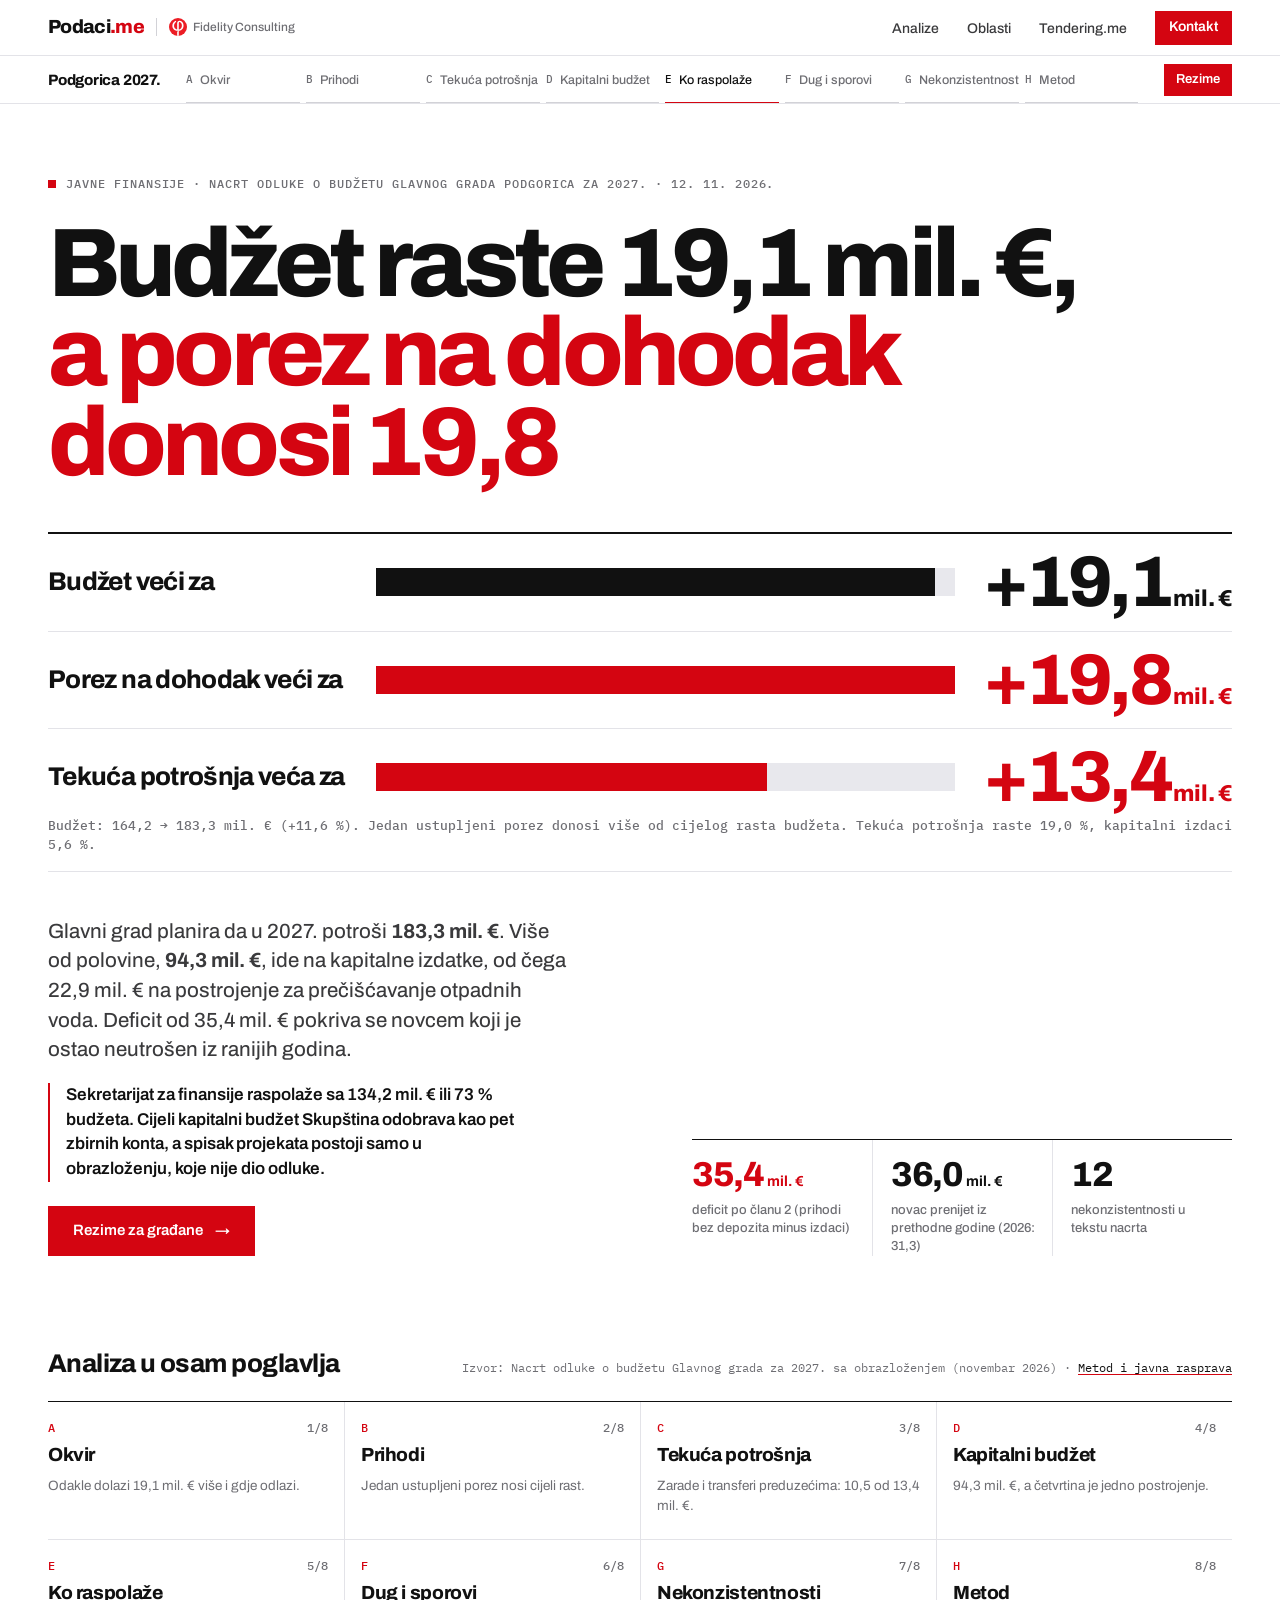
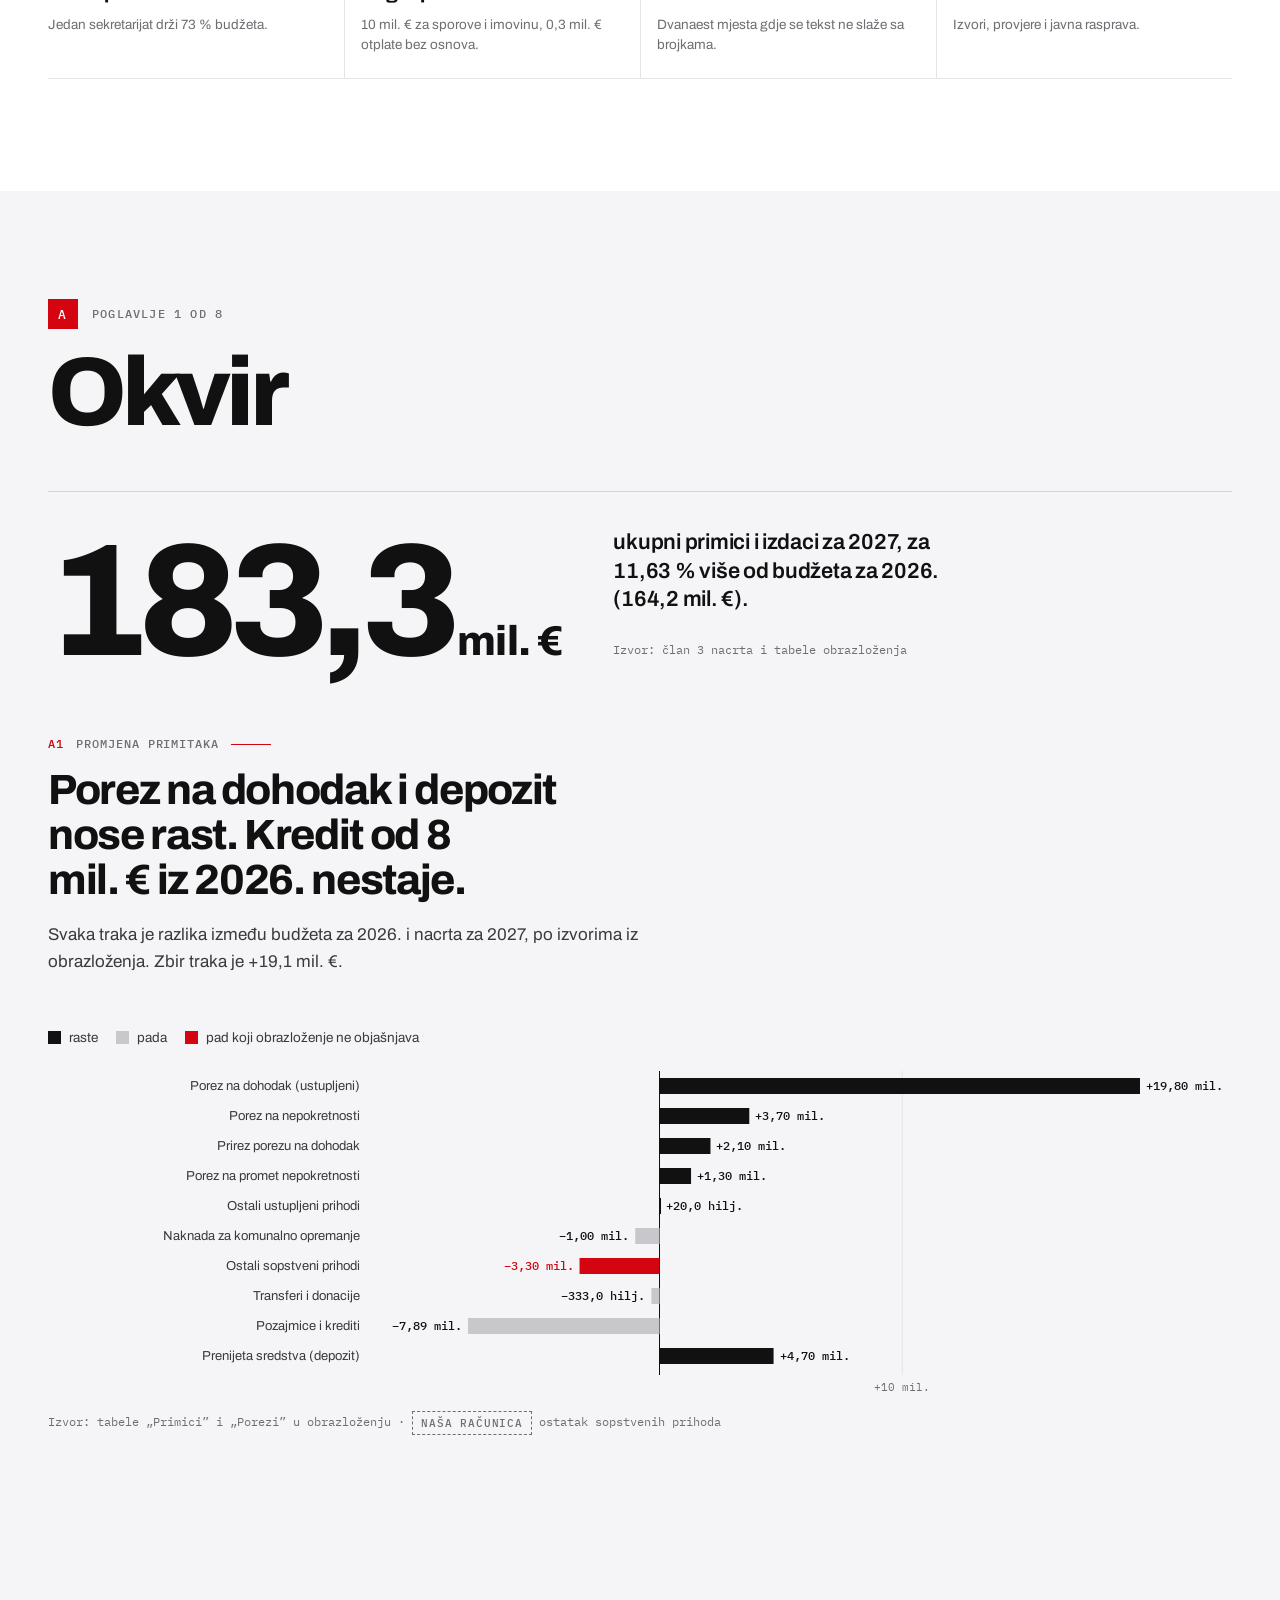
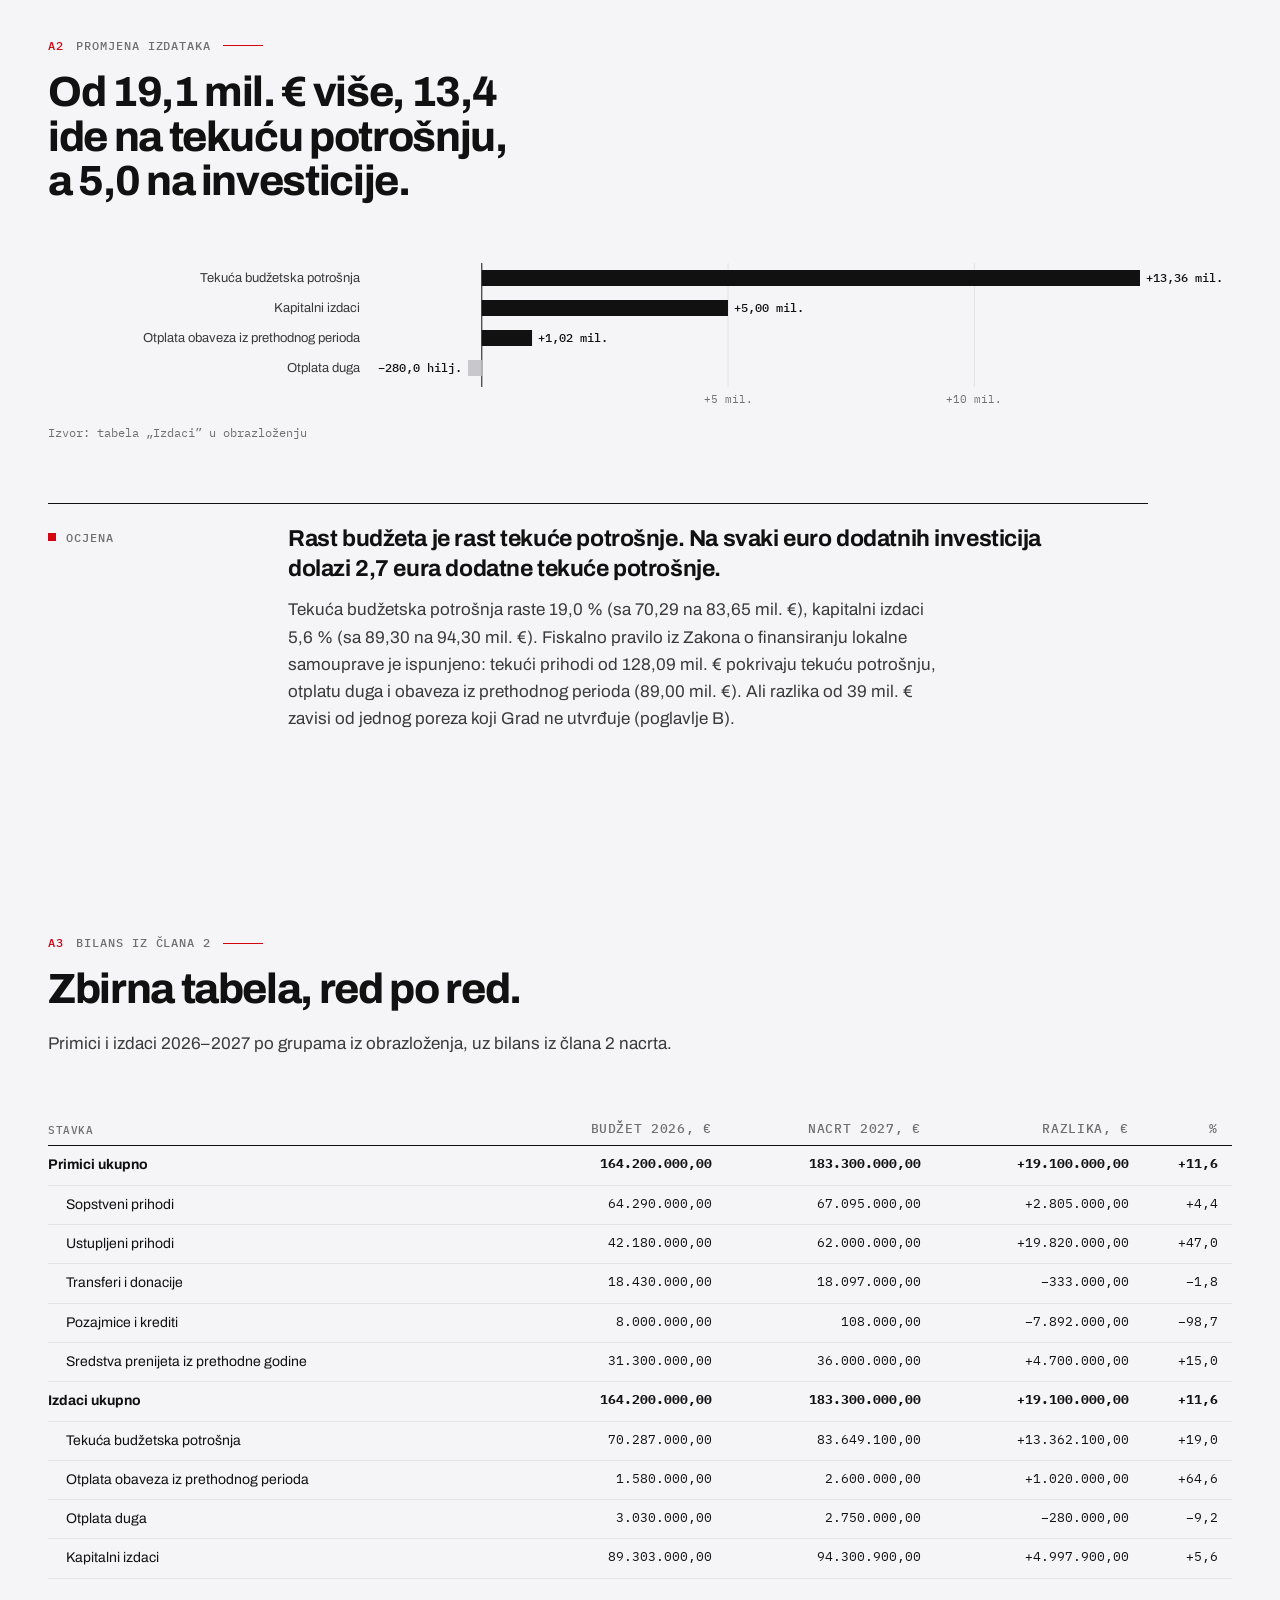
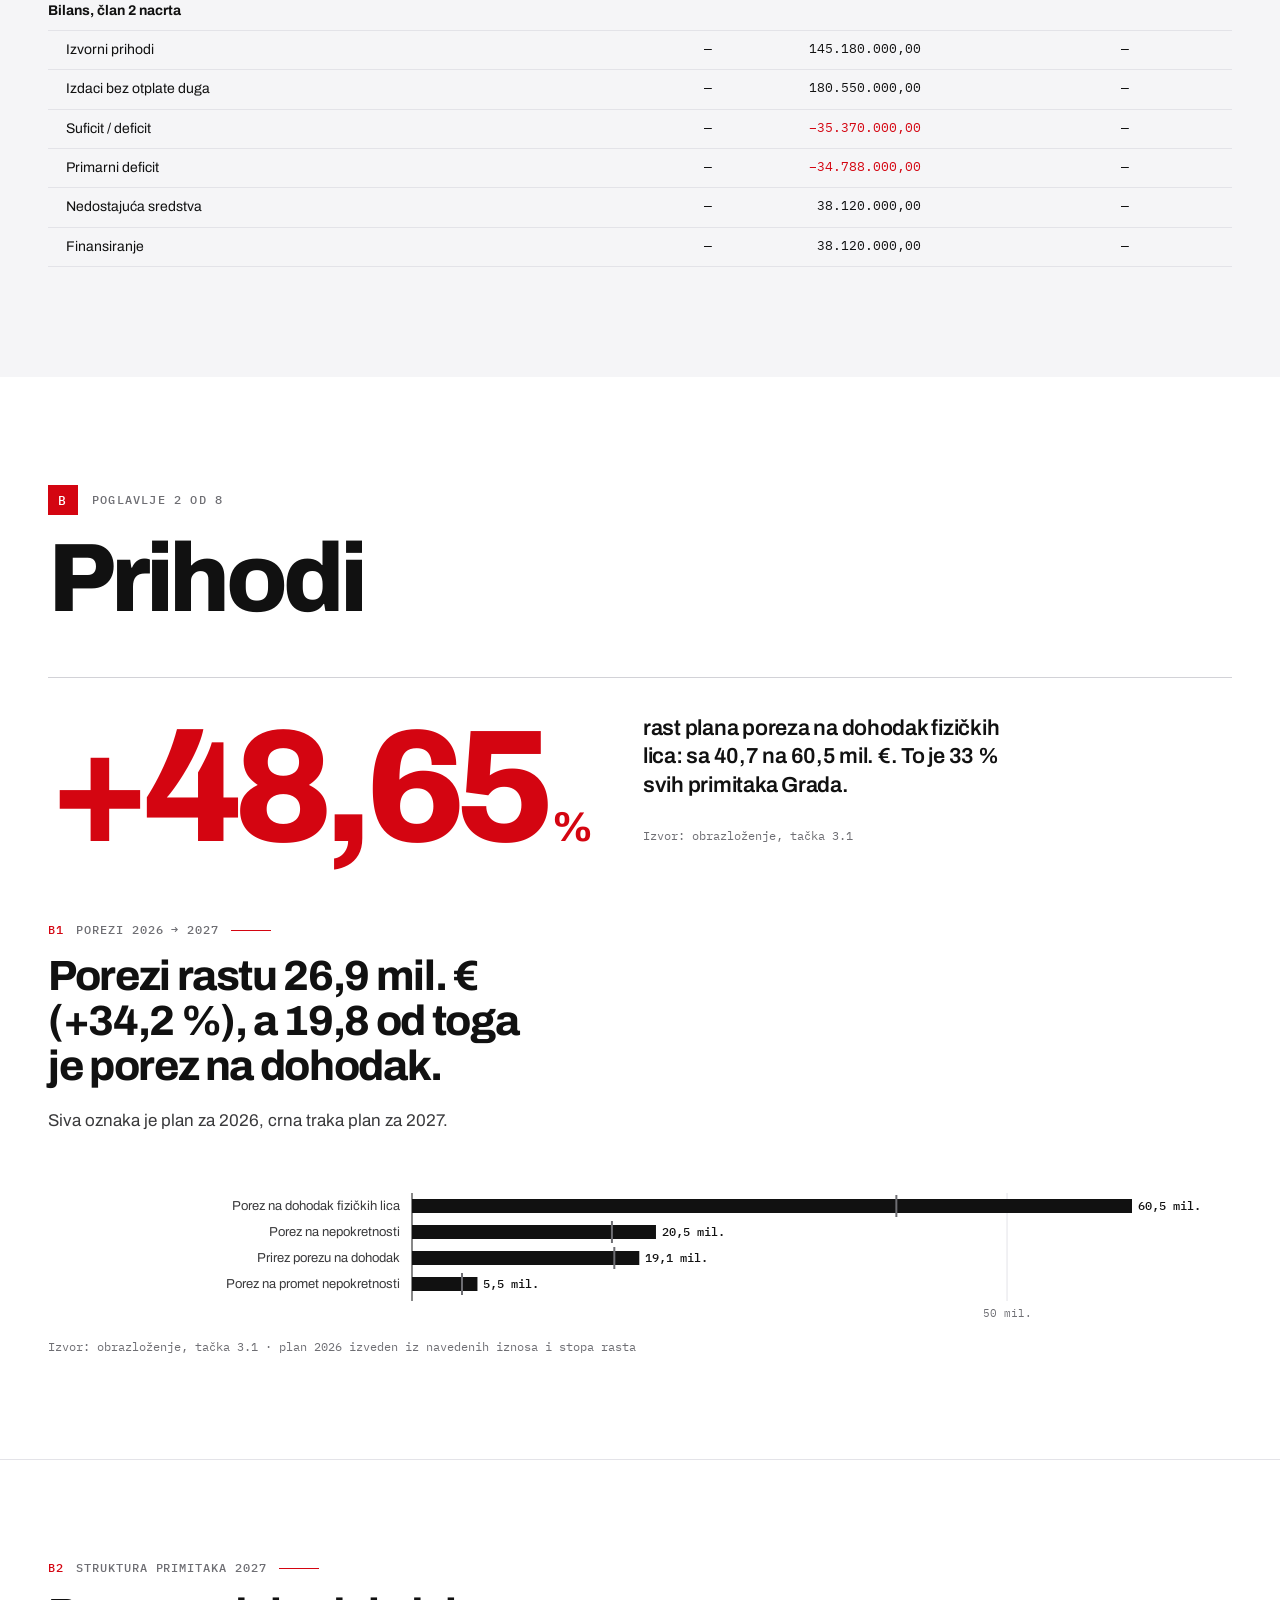
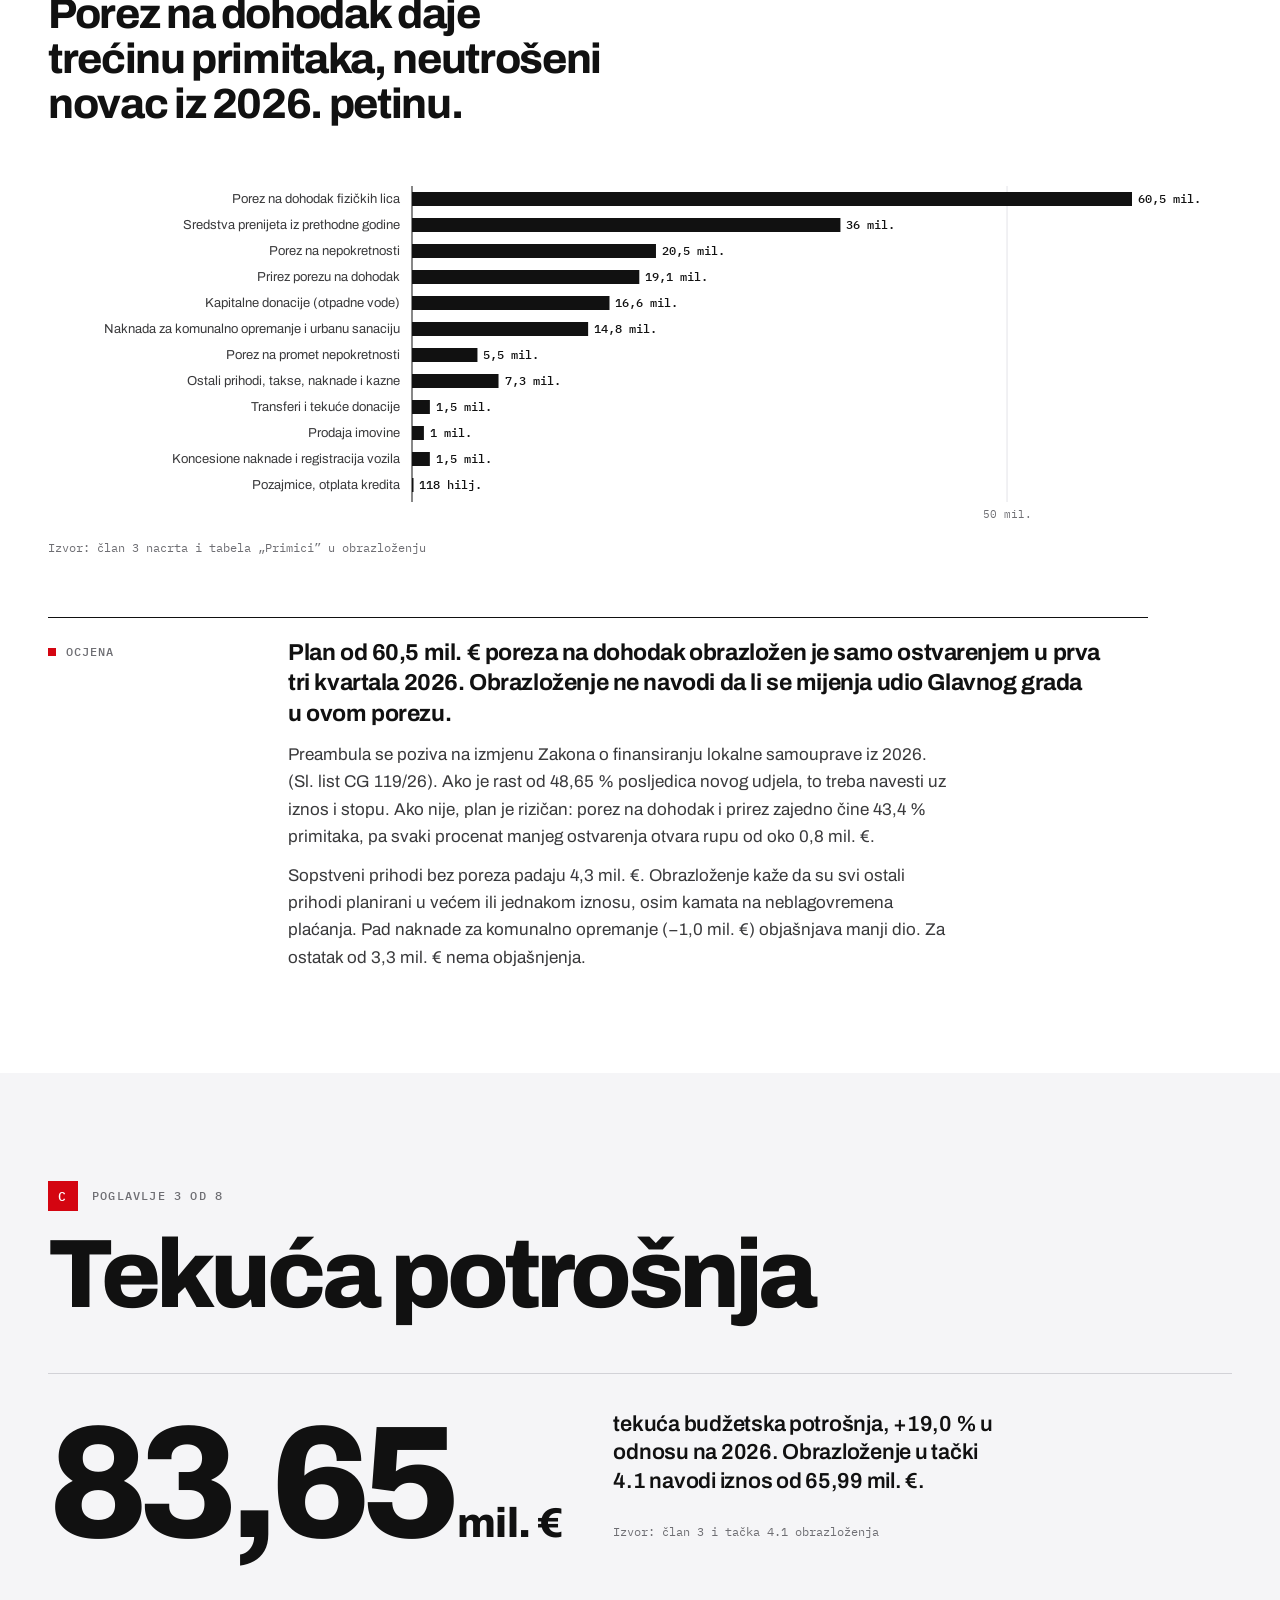
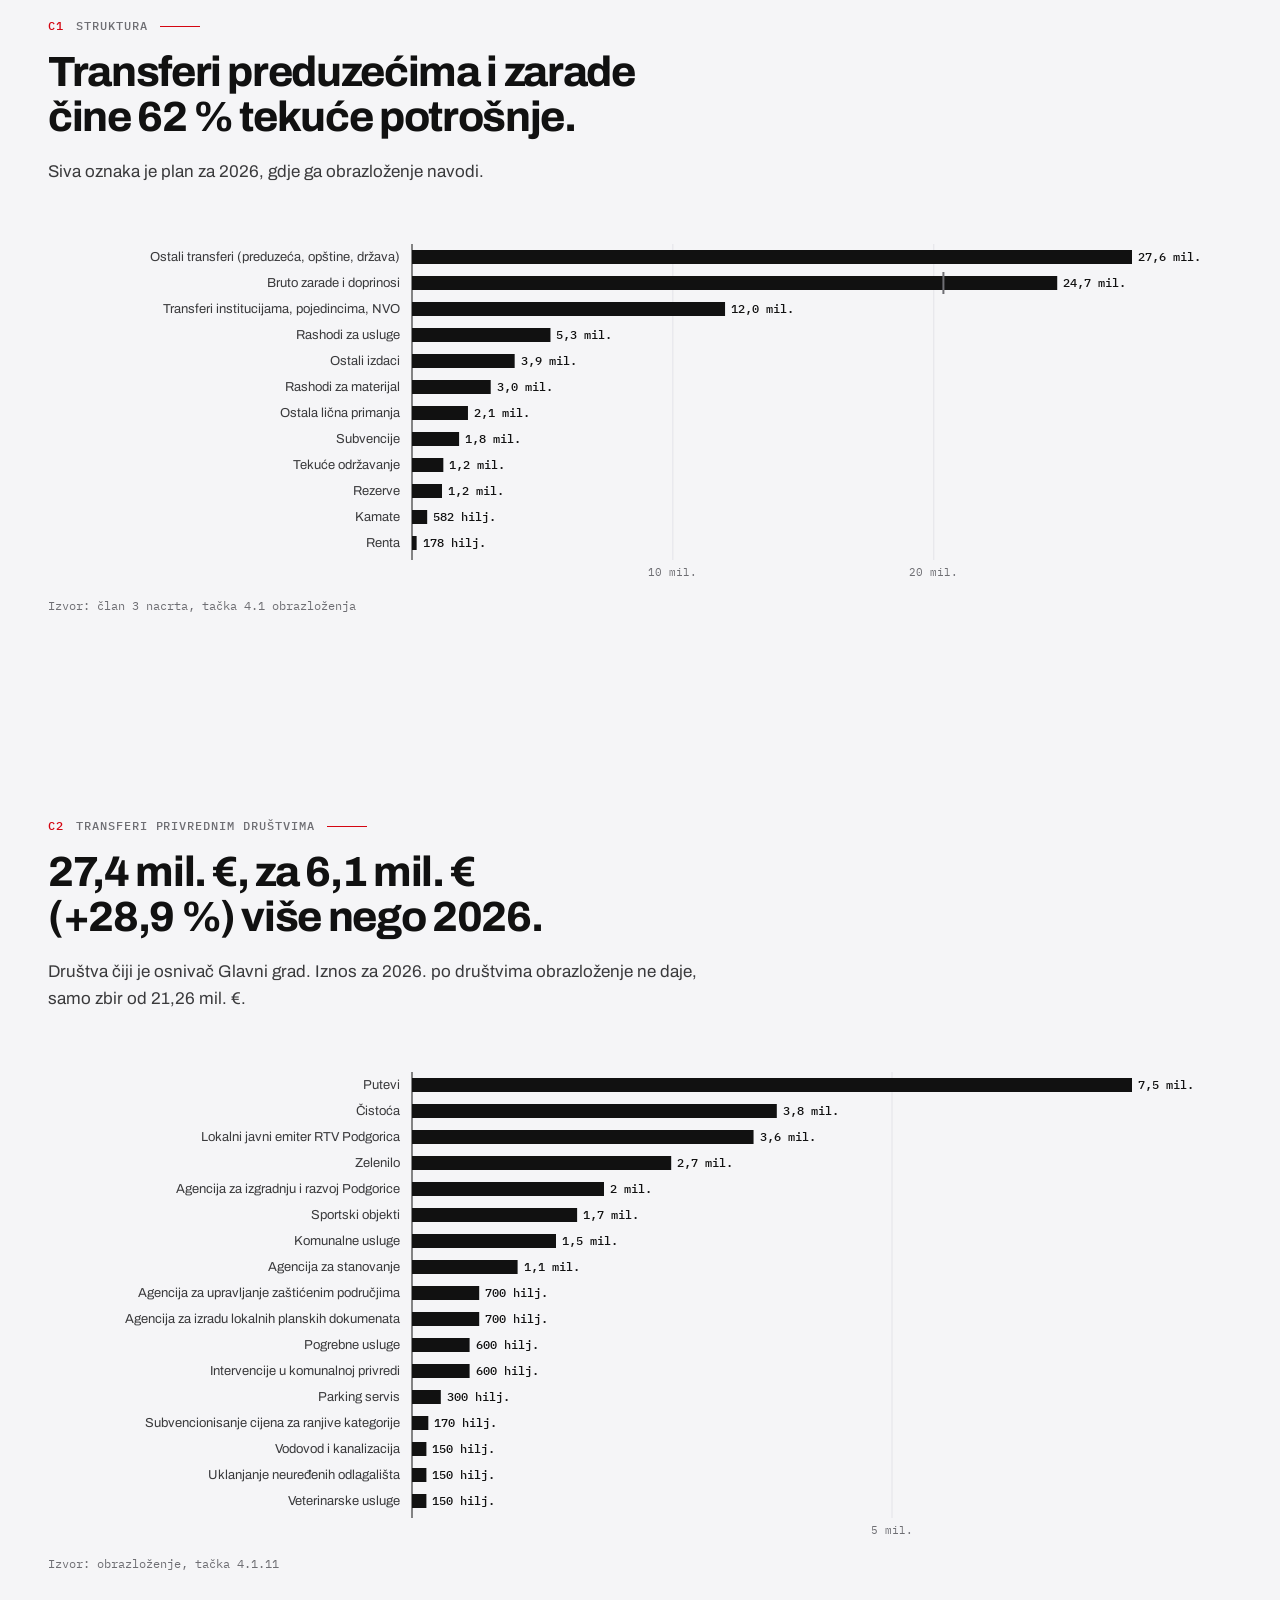
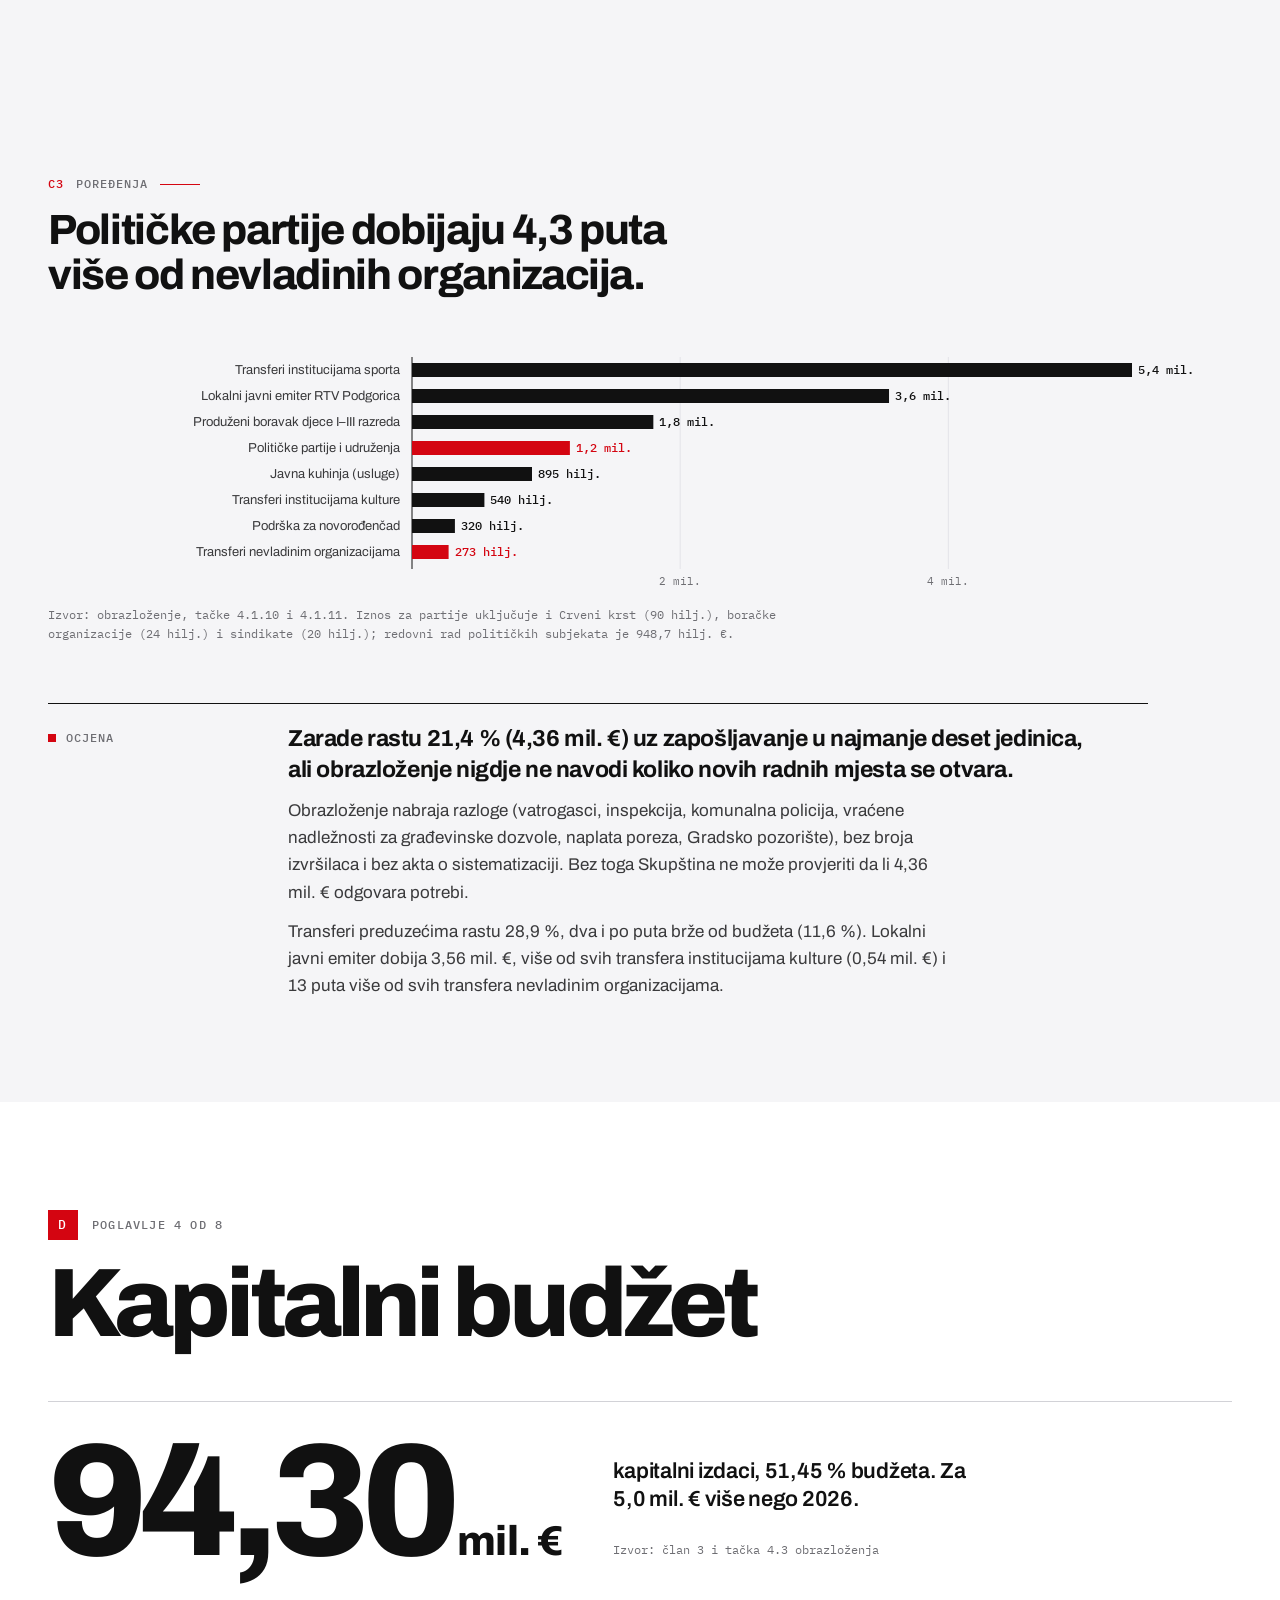
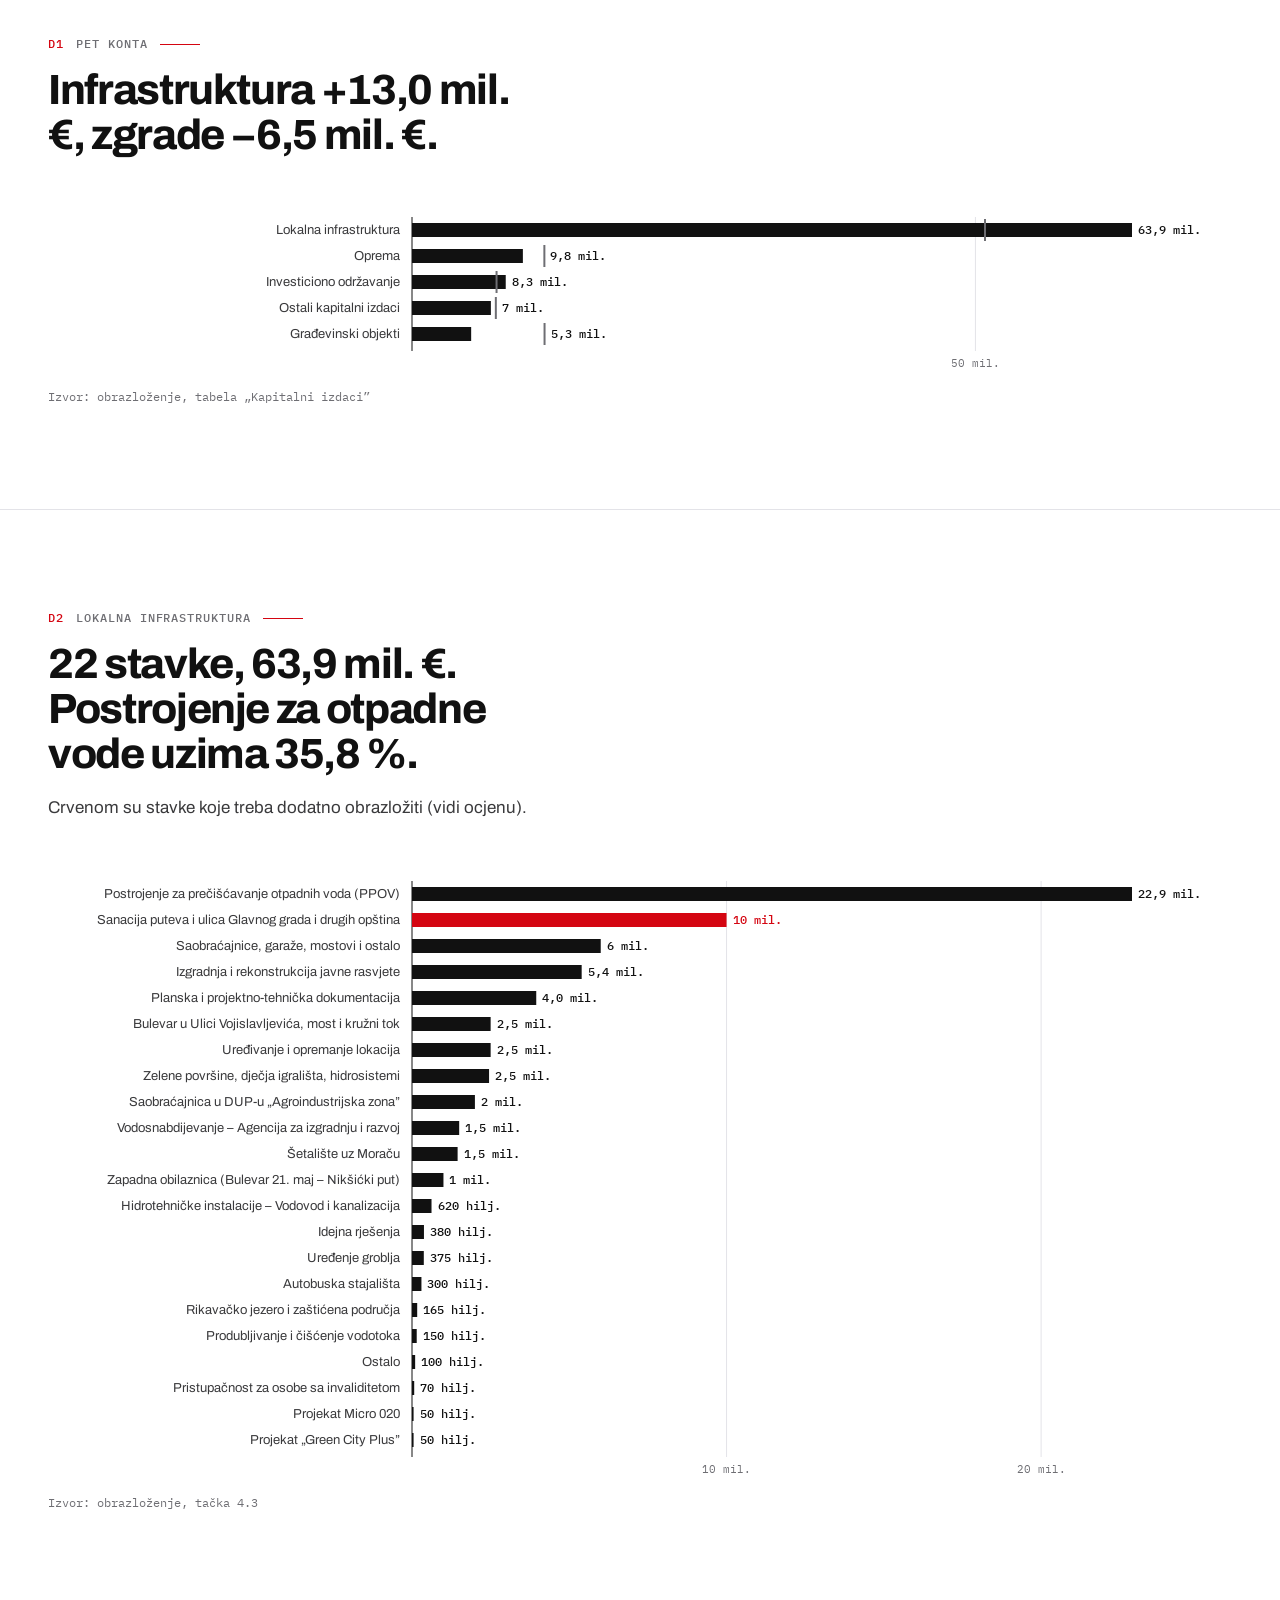
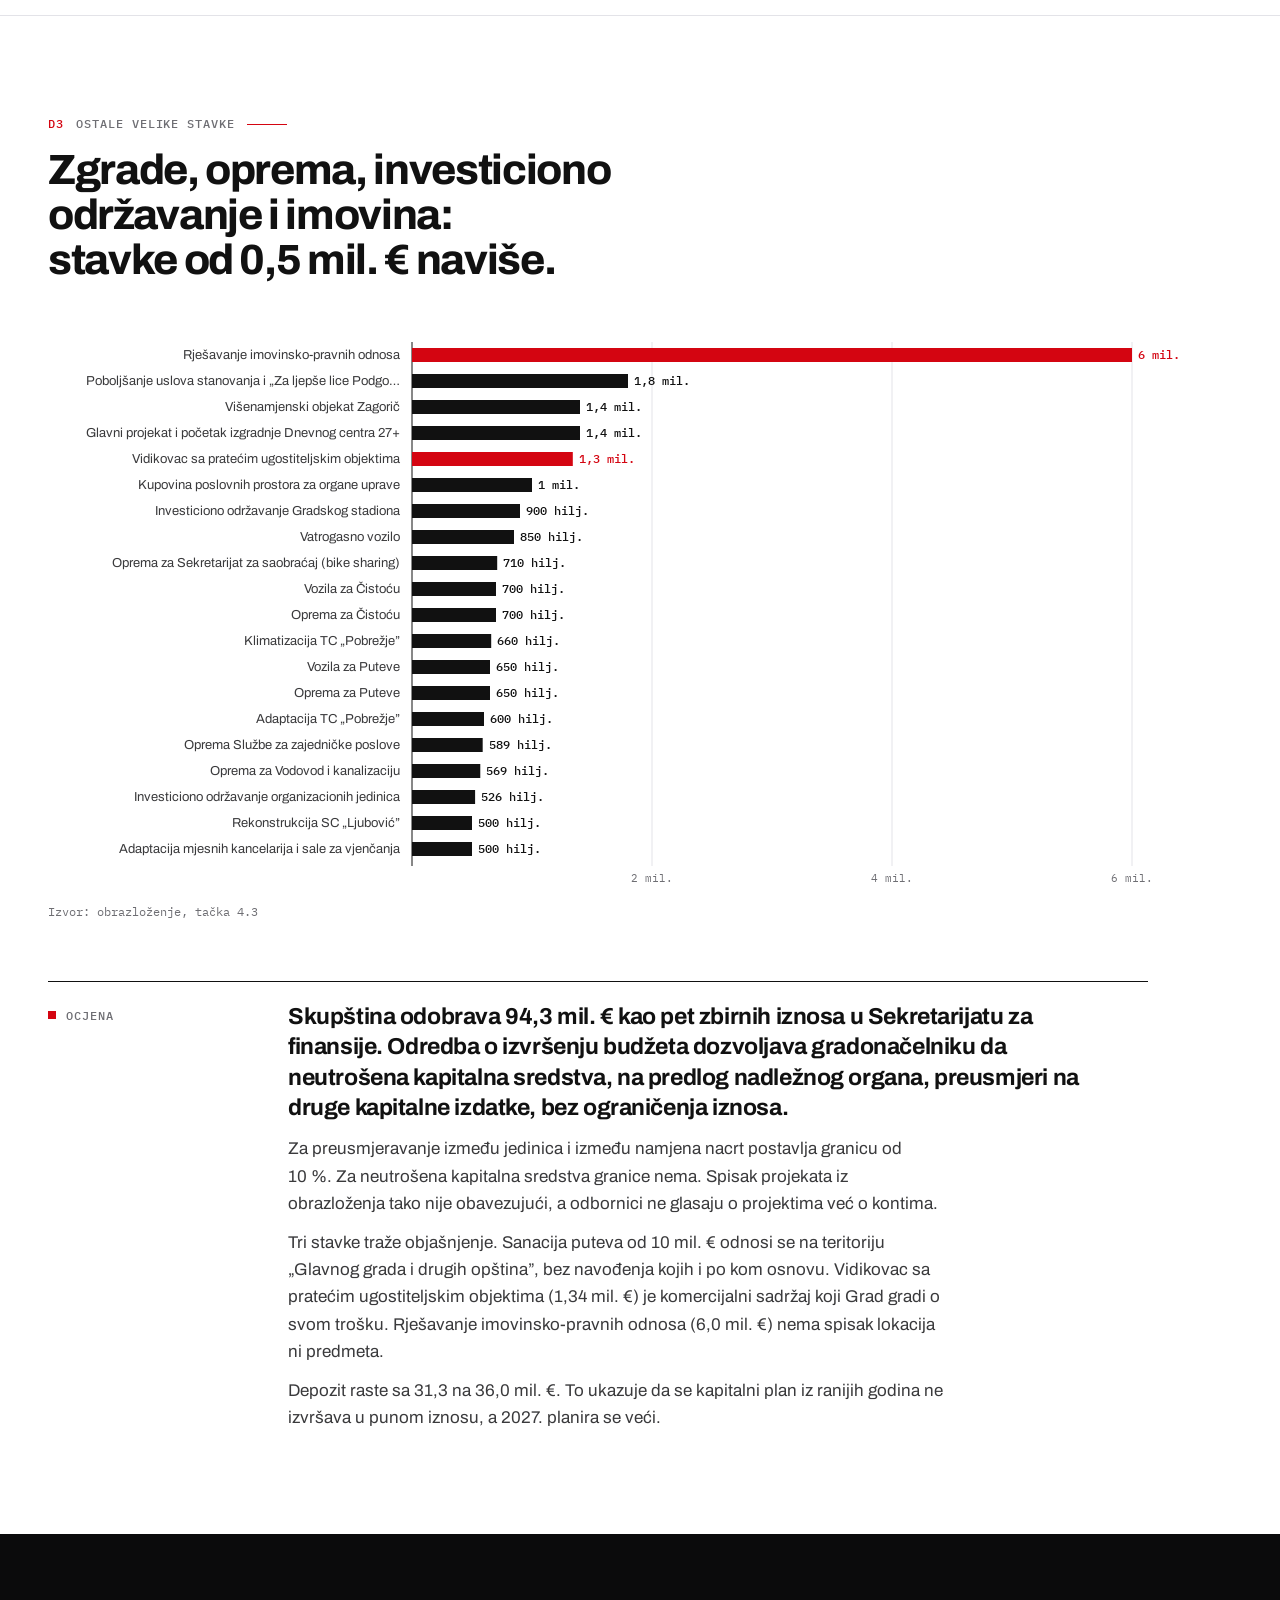
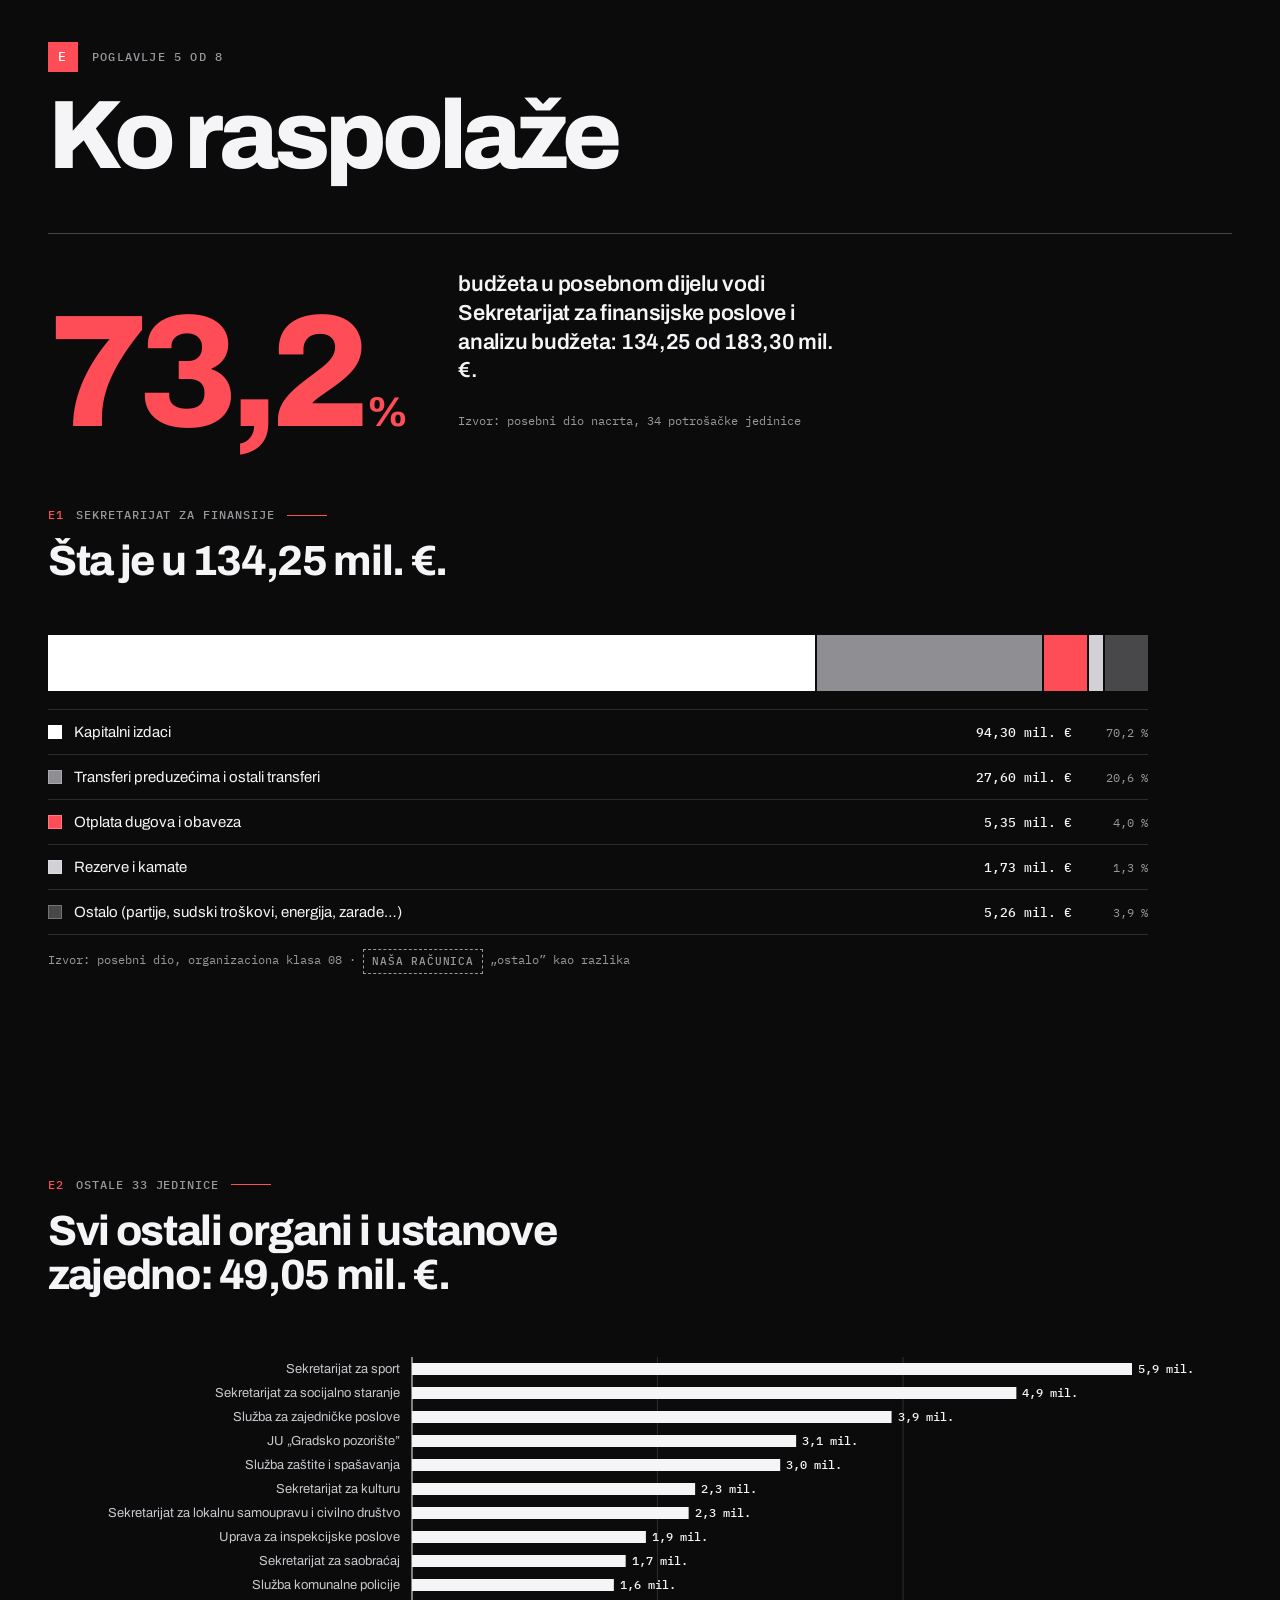
==== analize/budzet-podgorice-2027/index.html @ 9f8af611 "Nova analiza: Budžet Glavnog grada Podgorica 2027 (nacrt) Stranica /analize/budzet-podgorice-2027/ u" ====
<!DOCTYPE html>
<html lang="sr-Latn-ME">
<head>
<meta charset="utf-8">
<meta name="viewport" content="width=device-width, initial-scale=1, viewport-fit=cover">
<title>Budžet Podgorice 2027: rast nosi porez na dohodak — Podaci.me</title>
<meta name="description" content="Nacrt budžeta Glavnog grada Podgorica za 2027: 183,3 mil. € (+11,6 %), porez na dohodak +19,8 mil. €, tekuća potrošnja +19 %, kapitalni budžet 94,3 mil. €. Kritička analiza u osam poglavlja sa rezimeom za građane.">
<link rel="canonical" href="https://www.podaci.me/analize/budzet-podgorice-2027/">
<meta name="theme-color" content="#ffffff">
<meta property="og:type" content="article"><meta property="og:site_name" content="Podaci.me"><meta property="og:url" content="https://www.podaci.me/analize/budzet-podgorice-2027/">
<meta property="og:title" content="Budžet Podgorice 2027: rast nosi porez na dohodak — Podaci.me"><meta property="og:description" content="Nacrt budžeta Glavnog grada Podgorica za 2027: 183,3 mil. € (+11,6 %), porez na dohodak +19,8 mil. €, tekuća potrošnja +19 %, kapitalni budžet 94,3 mil. €. Kritička analiza u osam poglavlja sa rezimeom za građane.">
<meta property="og:image" content="https://www.podaci.me/og-budzet-podgorice-2027.png"><meta property="og:image:width" content="1200"><meta property="og:image:height" content="630">
<meta property="og:locale" content="sr_ME"><meta property="article:published_time" content="2026-11-12">
<meta name="twitter:card" content="summary_large_image"><meta name="twitter:image" content="https://www.podaci.me/og-budzet-podgorice-2027.png">
<link rel="icon" href="/favicon.svg" type="image/svg+xml">
<link rel="preconnect" href="https://fonts.googleapis.com">
<link rel="stylesheet" href="https://fonts.googleapis.com/css2?family=Archivo:wght@400;500;600;700;800&family=IBM+Plex+Mono:wght@400;500&display=swap">
<style>:root{padding-top:env(safe-area-inset-top,0px);padding-bottom:env(safe-area-inset-bottom,0px)}</style>
<style>
/* Podaci.me v2: bijela strana, crna tipografija, jedna crvena za razliku između plana i stvarnosti.
   Poglavlja A–H, smjena bijelih, sivih i tamnih sekcija; mreža 1280 px. Namjerno jedna (svijetla) tema, kao na sajtu. */
:root{
  --white:#fff; --paper:#f5f5f7; --night:#0b0b0c;
  --ink:#111111; --ink-2:#3a3a3c; --muted:#6e6e73; --faint:#8e8e93;
  --hair:#e3e3e8; --hair-2:#d2d2d7;
  --accent:#d40511; --accent-text:#d40511; --accent-wash:rgba(212,5,17,.07); --accent-soft:rgba(212,5,17,.16);
  --n1:#e8e8ed; --n2:#c7c7cc; --n3:#8e8e93; --n4:#48484a;
  --bg:var(--white); --card:#fff;
  --f-sans:"Archivo",-apple-system,BlinkMacSystemFont,"Segoe UI",Roboto,"Helvetica Neue",Arial,sans-serif;
  --f-mono:"IBM Plex Mono",ui-monospace,SFMono-Regular,Menlo,Consolas,monospace;
  --ease:cubic-bezier(.16,1,.3,1);
  --wrap:1280px; --gx:max(16px, min(4vw, 48px));
  --local-h:48px;
  color-scheme:light;
}
.tone-paper{--bg:var(--paper);background:var(--paper)}
.tone-night{
  --bg:var(--night);--card:#151517;
  --ink:#f5f5f7;--ink-2:#c7c7cc;--muted:#98989d;--faint:#7c7c80;
  --hair:rgba(255,255,255,.14);--hair-2:rgba(255,255,255,.24);
  --accent-text:#ff4d57;--accent:#ff4d57;--accent-wash:rgba(255,77,87,.10);
  --n1:#2c2c2e;--n2:#48484a;--n3:#8e8e93;--n4:#d1d1d6;
  background:var(--night);color:var(--ink);color-scheme:dark;
}
*,*::before,*::after{box-sizing:border-box}
html{scroll-padding-top:calc(var(--local-h) + 12px)}
body{margin:0;background:var(--white);color:var(--ink);font:400 17px/1.6 var(--f-sans);-webkit-font-smoothing:antialiased;overflow-x:clip}
@media (min-width:768px){body{font-size:18px}}
svg{display:block;max-width:100%}
a{color:inherit}
p{margin:0}
h1,h2,h3,h4{margin:0;font-weight:800}
button{font:inherit;color:inherit}
::selection{background:var(--accent-soft)}
:focus-visible{outline:2px solid var(--accent);outline-offset:3px}
[hidden]{display:none !important}
.wrap{max-width:var(--wrap);margin-inline:auto;padding-left:max(var(--gx),env(safe-area-inset-left,0px));padding-right:max(var(--gx),env(safe-area-inset-right,0px))}
.lnk{color:var(--ink);text-decoration:none;background:linear-gradient(var(--accent),var(--accent)) 0 100%/100% 1px no-repeat}
.lnk:hover{color:var(--accent-text);background-size:100% 2px}
.eyebrow{display:flex;align-items:center;gap:10px;font:500 12px/1.3 var(--f-mono);letter-spacing:.08em;text-transform:uppercase;color:var(--muted)}
.eyebrow::before{content:"";width:8px;height:8px;background:var(--accent);flex:none}
.h-scene{font-size:clamp(28px,3.3vw,46px);font-weight:750;letter-spacing:-.032em;line-height:1.06;text-wrap:balance;max-width:24ch}
.h-sub{font-size:clamp(20px,1.7vw,24px);font-weight:750;letter-spacing:-.02em;line-height:1.2}
.lede{font-size:clamp(19px,1.6vw,23px);line-height:1.45;font-weight:450;color:var(--ink-2);text-wrap:pretty}
.dek{font-size:clamp(17px,1.25vw,19px);line-height:1.62;color:var(--ink-2);max-width:66ch;text-wrap:pretty}
.dek strong{color:var(--accent-text);font-weight:700}
.dek+.dek{margin-top:.8em}
.meta,.src{font:400 12px/1.6 var(--f-mono);color:var(--muted)}
.src{max-width:110ch;margin-top:14px}
.tnum{font-variant-numeric:tabular-nums}
.red{color:var(--accent-text)}
.badge{display:inline-flex;align-items:center;gap:6px;font:500 10.5px/1 var(--f-mono);letter-spacing:.08em;text-transform:uppercase;padding:6px 8px;border:1px dashed currentColor;color:var(--muted);white-space:nowrap;vertical-align:middle}
.badge--proj{color:var(--accent-text)}

/* header */
.gh{position:relative;z-index:60;height:56px;background:#fff;border-bottom:1px solid var(--hair)}
.gh .wrap{height:100%;display:flex;align-items:center;justify-content:space-between;gap:24px}
.brand{display:inline-flex;align-items:center;gap:12px;color:var(--ink);text-decoration:none;min-width:0}
.brand .logo{font-size:19px;font-weight:800;letter-spacing:-.035em}
.brand .logo span{color:var(--accent)}
.brand .by{display:inline-flex;align-items:center;gap:6px;font-size:12px;font-weight:500;color:var(--muted);padding-left:12px;border-left:1px solid var(--hair-2);line-height:1;white-space:nowrap}
.brand .by img{width:18px;height:18px}
.gh nav ul{display:flex;align-items:center;gap:28px;list-style:none;margin:0;padding:0}
.gh nav a{font-size:14px;font-weight:500;color:var(--ink-2);text-decoration:none}
.gh nav a:hover{color:var(--ink)}
.gh nav a.cta{display:inline-flex;align-items:center;min-height:34px;padding:0 14px;background:var(--accent);color:#fff;font-weight:600}
@media (max-width:880px){.gh nav li:not(:last-child){display:none}}
@media (max-width:440px){.brand .by{display:none}}

/* local nav */
.lnav{position:sticky;top:env(safe-area-inset-top,0px);z-index:50;height:var(--local-h);background:rgba(255,255,255,.92);-webkit-backdrop-filter:saturate(180%) blur(18px);backdrop-filter:saturate(180%) blur(18px);border-bottom:1px solid var(--hair)}
body::before{content:"";position:fixed;inset:0 0 auto;height:env(safe-area-inset-top,0px);z-index:70;background:#fff}
.lnav>.wrap{height:100%;display:flex;align-items:center;gap:clamp(12px,2vw,28px)}
.lnav__title{flex:none;font-size:15px;font-weight:750;letter-spacing:-.015em;text-decoration:none;color:var(--ink);white-space:nowrap}
.lnav__segs{flex:1;min-width:0;height:100%;display:grid;grid-template-columns:repeat(8,minmax(0,1fr));gap:6px;list-style:none;margin:0;padding:0}
.lnav__segs a{position:relative;height:100%;display:flex;align-items:center;gap:7px;font-size:12.5px;font-weight:500;color:var(--muted);text-decoration:none;white-space:nowrap;overflow:hidden}
.lnav__segs a b{font:500 11px/1 var(--f-mono);color:inherit}
.lnav__segs a::after{content:"";position:absolute;left:0;right:0;bottom:-1px;height:2px;background:var(--hair-2)}
.lnav__segs a:hover,.lnav__segs a.is-on{color:var(--ink)}
.lnav__segs a.is-on::after{background:var(--accent)}
@media (max-width:1100px){.lnav__segs a span{display:none}.lnav__segs a{justify-content:center}}
@media (max-width:520px){.lnav__title{display:none}}

/* cover */
.cover{padding-top:clamp(44px,8vh,104px)}
.cover__h{margin-top:clamp(20px,3vh,32px);font-size:clamp(44px,7.6vw,120px);font-weight:800;letter-spacing:-.05em;line-height:.92;text-wrap:balance}
.cover__h>span{display:block}
.cover__h .l2{color:var(--accent)}
.punch{margin-top:clamp(32px,5vh,56px);border-top:2px solid var(--ink);display:grid}
.punch__row{display:grid;grid-template-columns:minmax(0,300px) minmax(0,1fr) auto;gap:10px 28px;align-items:center;padding:16px 0;border-bottom:1px solid var(--hair)}
.punch__k{font-size:clamp(20px,2vw,28px);font-weight:750;letter-spacing:-.025em;line-height:1.1}
.punch__k em{font-style:normal;color:var(--accent)}
.punch__bar{height:clamp(18px,2.2vw,30px);background:var(--n1);position:relative}
.punch__bar i{position:absolute;inset:0 auto 0 0;background:var(--ink)}
.punch__row.r .punch__bar i{background:var(--accent)}
.punch__v{font-size:clamp(40px,5.6vw,84px);font-weight:800;letter-spacing:-.05em;line-height:.9;font-variant-numeric:tabular-nums;white-space:nowrap;text-align:right;min-width:4.6ch}
.punch__v small{font-size:.32em;letter-spacing:-.01em;margin-left:.15em}
.punch__row.r .punch__v{color:var(--accent)}
.punch__note{grid-column:1/-1;margin-top:-4px;font:500 13px/1.5 var(--f-mono);color:var(--muted)}
@media (max-width:700px){.punch__row{grid-template-columns:minmax(0,1fr) auto}.punch__k{grid-column:1/-1}}
.cover__grid{display:grid;grid-template-columns:minmax(0,1.05fr) minmax(0,1fr);gap:28px clamp(32px,6vw,96px);align-items:end;margin-top:clamp(32px,5vh,56px)}
.cover__copy .lede{max-width:44ch}
.cover__flag{margin-top:18px;padding-left:16px;border-left:2px solid var(--accent);font-size:17px;font-weight:600;line-height:1.45;max-width:48ch}
.stats{display:grid;grid-template-columns:repeat(3,minmax(0,1fr));margin:0;border-top:1px solid var(--ink)}
.stats>div{display:flex;flex-direction:column-reverse;justify-content:flex-end;gap:8px;padding:18px 16px 0 0;min-width:0}
.stats>div+div{padding-left:18px;border-left:1px solid var(--hair)}
.stats dt{font-size:13px;line-height:1.4;color:var(--muted);font-weight:500}
.stats dd{margin:0;font-size:clamp(28px,2.7vw,42px);font-weight:800;letter-spacing:-.04em;line-height:1;font-variant-numeric:tabular-nums;white-space:nowrap}
.stats dd small{font-size:.42em;letter-spacing:-.01em;font-weight:700;margin-left:4px}
.stats dd.red{color:var(--accent)}
@media (max-width:860px){.cover__grid{grid-template-columns:minmax(0,1fr)}}
@media (max-width:520px){.stats{grid-template-columns:minmax(0,1fr)}.stats>div+div{padding-left:0;border-left:0;border-top:1px solid var(--hair)}.stats>div{padding:14px 0}}
.chapwrap{padding-block:clamp(52px,7vw,88px) clamp(64px,9vw,112px)}
.chaphead{display:flex;flex-wrap:wrap;align-items:baseline;justify-content:space-between;gap:10px 24px;padding-bottom:16px;border-bottom:1px solid var(--ink)}
.chaphead h2{font-size:clamp(22px,2vw,28px);font-weight:750;letter-spacing:-.02em}
.chap-grid{list-style:none;margin:0;padding:0;display:grid;grid-template-columns:repeat(4,minmax(0,1fr))}
.chap-grid a{position:relative;display:flex;flex-direction:column;gap:10px;height:100%;padding:20px 16px 24px 0;text-decoration:none;color:var(--ink);border-bottom:1px solid var(--hair)}
.chap-grid li:not(:nth-child(4n+1)) a{padding-left:16px;border-left:1px solid var(--hair)}
.chap-grid a::after{content:"";position:absolute;left:0;right:0;bottom:-1px;height:2px;background:var(--accent);transform:scaleX(0);transform-origin:left;transition:transform .5s var(--ease)}
.chap-grid a:hover::after{transform:scaleX(1)}
.chap-grid b{display:flex;justify-content:space-between;gap:8px;font:500 12px/1 var(--f-mono);color:var(--accent-text)}
.chap-grid b span{color:var(--muted)}
.chap-grid strong{font-size:19px;font-weight:750;letter-spacing:-.02em;line-height:1.2}
.chap-grid em{font-style:normal;font-size:13.5px;line-height:1.45;color:var(--muted)}
@media (max-width:900px){.chap-grid{grid-template-columns:repeat(2,minmax(0,1fr))}.chap-grid li:not(:nth-child(4n+1)) a{padding-left:0;border-left:0}.chap-grid li:nth-child(2n) a{padding-left:16px;border-left:1px solid var(--hair)}}

/* acts & scenes */
.act{position:relative;scroll-margin-top:var(--local-h)}
.act-open{padding-block:clamp(80px,12vh,148px) clamp(48px,8vh,96px)}
.act-open__k{display:flex;align-items:center;gap:14px;font:500 12px/1 var(--f-mono);letter-spacing:.1em;text-transform:uppercase;color:var(--muted)}
.act-open__k b{display:inline-grid;place-items:center;width:30px;height:30px;font-weight:500;font-size:13px;color:#fff;background:var(--accent)}
.act-open__t{margin-top:20px;font-size:clamp(46px,7.6vw,120px);font-weight:800;letter-spacing:-.05em;line-height:.9;text-wrap:balance}
.act-open__fig{display:grid;grid-template-columns:auto minmax(0,1fr);align-items:end;gap:20px clamp(28px,4vw,64px);margin-top:clamp(36px,6vh,80px);padding-top:clamp(24px,3vw,36px);border-top:1px solid var(--hair-2)}
.act-open__num{font-size:clamp(72px,12.5vw,196px);font-weight:800;letter-spacing:-.06em;line-height:.8;font-variant-numeric:tabular-nums;white-space:nowrap}
.act-open__num small{font-size:.26em;letter-spacing:-.02em;margin-left:.15em}
.act-open__num.red{color:var(--accent-text)}
.act-open__side{display:grid;gap:12px;padding-bottom:.4em;max-width:38ch}
.act-open__txt{font-size:clamp(19px,1.7vw,25px);line-height:1.32;font-weight:600;letter-spacing:-.012em}
@media (max-width:700px){.act-open__fig{grid-template-columns:minmax(0,1fr)}}
.scene{padding-block:clamp(60px,8vw,120px);scroll-margin-top:var(--local-h)}
.act-open+.scene{padding-top:0}
.scene+.scene{border-top:1px solid var(--hair)}
.scene.tone-night+.scene,.scene+.scene.tone-night,.tone-paper .scene+.scene{border-top:0}
.scene-head{display:grid;gap:18px;margin-bottom:clamp(28px,4vw,52px)}
.kick{display:flex;align-items:center;gap:12px;font:500 12px/1 var(--f-mono);letter-spacing:.08em;text-transform:uppercase;color:var(--muted)}
.kick b{font-weight:500;color:var(--accent-text)}
.kick::after{content:"";width:40px;height:1px;background:var(--accent)}

/* critique block */
.crit{display:grid;grid-template-columns:minmax(0,200px) minmax(0,1fr);gap:12px 40px;padding-top:20px;margin-top:clamp(36px,5vw,60px);border-top:1px solid var(--ink);max-width:1100px}
.crit .eyebrow{align-self:start;padding-top:6px}
.crit .big{font-size:clamp(20px,1.8vw,25px);font-weight:700;letter-spacing:-.018em;line-height:1.32;max-width:58ch}
.crit p+p{margin-top:12px;color:var(--ink-2);max-width:66ch;font-size:17px}
@media (max-width:700px){.crit{grid-template-columns:minmax(0,1fr)}}

.facts{margin:0;border-top:1px solid var(--ink);max-width:1060px}
.facts>div{display:grid;grid-template-columns:190px minmax(0,1fr);gap:4px 24px;padding:16px 0;border-bottom:1px solid var(--hair)}
.facts dt{font:500 11.5px/1.5 var(--f-mono);letter-spacing:.05em;text-transform:uppercase;color:var(--muted)}
.facts dt.red{color:var(--accent-text)}
.facts dd{margin:0;font-size:16.5px;line-height:1.58;color:var(--ink-2)}
.facts dd strong{color:var(--ink)}
@media (max-width:640px){.facts>div{grid-template-columns:minmax(0,1fr)}}

.legend{display:flex;flex-wrap:wrap;gap:6px 18px;margin:0 0 14px;padding:0;list-style:none;font-size:13.5px;color:var(--ink-2)}
.legend li{display:inline-flex;align-items:center;gap:8px}
.legend .sw{width:13px;height:13px;flex:none;border:1px solid transparent}
.chart{min-width:0}
svg text{font-family:var(--f-sans)}
svg .lbl{fill:var(--ink-2);font-size:13px}
svg .lblb{fill:var(--ink);font-size:13px;font-weight:700}
svg .lblm{fill:var(--muted);font:11px var(--f-mono)}
svg .val{fill:var(--ink);font:500 12px var(--f-mono)}
svg .grid{stroke:var(--hair)} svg .axis{stroke:var(--ink)}

/* data tables */
.data{margin-top:20px;border-top:1px solid var(--hair)}
.data>summary{display:inline-flex;align-items:center;gap:10px;min-height:44px;cursor:pointer;list-style:none;font:500 12px/1 var(--f-mono);letter-spacing:.06em;text-transform:uppercase;color:var(--muted)}
.data>summary::-webkit-details-marker{display:none}
.data>summary::before{content:"";width:9px;height:9px;background:linear-gradient(currentColor,currentColor) center/9px 1.5px no-repeat,linear-gradient(currentColor,currentColor) center/1.5px 9px no-repeat;transition:transform .3s var(--ease)}
.data[open]>summary::before{transform:rotate(45deg)}
.data>summary:hover{color:var(--ink)}
.tscroll{overflow-x:auto;-webkit-overflow-scrolling:touch}
.dtable{width:100%;border-collapse:collapse;font-size:14px;line-height:1.45;margin:4px 0 8px}
.dtable th{font:500 11px/1.3 var(--f-mono);letter-spacing:.05em;text-transform:uppercase;color:var(--muted);text-align:left;padding:8px 14px 8px 0;border-bottom:1px solid var(--ink);vertical-align:bottom;white-space:nowrap}
.dtable td{padding:9px 14px 9px 0;border-bottom:1px solid var(--hair);vertical-align:top}
.dtable .r{text-align:right;font-variant-numeric:tabular-nums;white-space:nowrap;font-family:var(--f-mono);font-size:13px}
.dtable tbody tr:hover{background:var(--accent-wash)}
.dtable tr.b td{font-weight:700}
.dtable tr.i td:first-child{padding-left:18px}
.dtable .mono{font-family:var(--f-mono);font-size:12.5px;color:var(--muted)}

/* units */
.ugrid{display:grid;grid-template-columns:minmax(0,5fr) minmax(0,6fr);gap:clamp(28px,4vw,64px);align-items:start}
@media (max-width:980px){.ugrid{grid-template-columns:minmax(0,1fr)}}
.ulist{border-top:1px solid var(--ink)}
.urow{display:grid;grid-template-columns:minmax(0,1fr) 110px 88px;gap:12px;align-items:center;width:100%;padding:9px 0;border:0;border-bottom:1px solid var(--hair);background:none;text-align:left;cursor:pointer;font:inherit;color:inherit}
.urow:hover{background:var(--accent-wash)}
.urow[aria-current="true"]{box-shadow:inset 3px 0 0 var(--accent);padding-left:10px}
.urow .nm{font-size:14.5px;overflow:hidden;text-overflow:ellipsis;white-space:nowrap}
.urow .nm small{font:11px var(--f-mono);color:var(--muted);margin-right:8px}
.urow .v{font:500 12.5px var(--f-mono);text-align:right;white-space:nowrap}
.dbar{position:relative;height:10px}
.dbar::before{content:"";position:absolute;left:50%;top:-4px;bottom:-4px;width:1px;background:var(--ink)}
.dbar span{position:absolute;top:0;height:10px}
.udet{position:sticky;top:calc(var(--local-h) + 16px)}
.udet h3{font-size:clamp(24px,2.4vw,32px);font-weight:750;letter-spacing:-.03em;line-height:1.1;margin-top:8px}
.ustat{display:grid;grid-template-columns:repeat(3,minmax(0,1fr));border-top:1px solid var(--ink);margin:18px 0 8px}
.ustat>div{padding:12px 12px 12px 0;min-width:0}
.ustat>div+div{padding-left:14px;border-left:1px solid var(--hair)}
.ustat dt{font-size:12px;color:var(--muted)}
.ustat dd{margin:0;font:600 18px/1.2 var(--f-sans);letter-spacing:-.02em;font-variant-numeric:tabular-nums}
.alist{max-height:560px;overflow:auto;border-top:1px solid var(--hair)}
details.act2{border-bottom:1px solid var(--hair)}
details.act2>summary{display:grid;grid-template-columns:minmax(0,1fr) 84px 86px;gap:10px;align-items:center;padding:10px 0;cursor:pointer;list-style:none}
details.act2>summary::-webkit-details-marker{display:none}
details.act2 .t{font-size:14.5px;line-height:1.35}
details.act2 .c{display:block;font:11px var(--f-mono);color:var(--muted);margin-top:2px}
details.act2 .v{font:500 12.5px var(--f-mono);text-align:right}
.note{font-size:14px;color:var(--ink-2);padding:10px 0 0;border-top:1px solid var(--hair);margin-top:10px}

.tools{display:flex;flex-wrap:wrap;gap:10px;align-items:center;margin-bottom:16px}
.tools input,.tools select{font:15px var(--f-sans);padding:10px 12px;border:1px solid var(--hair-2);background:#fff;color:var(--ink);border-radius:0;min-width:0}
.tools input{flex:1 1 260px}
.chip-btn{display:inline-flex;align-items:center;gap:8px;min-height:36px;padding:0 13px;font:500 13px/1 var(--f-sans);color:var(--ink-2);background:transparent;border:1px solid var(--hair-2);cursor:pointer}
.chip-btn:hover{border-color:var(--ink);color:var(--ink)}
.chip-btn[aria-pressed="true"]{background:var(--ink);border-color:var(--ink);color:#fff}

.tip{position:fixed;left:0;top:0;z-index:90;pointer-events:none;max-width:320px;padding:9px 12px 10px;background:#111;color:#f5f5f7;font:500 13px/1.42 var(--f-sans);box-shadow:0 10px 30px rgba(0,0,0,.18)}
.tip b{display:block;font:500 11px/1.4 var(--f-mono);letter-spacing:.04em;color:#ff8a91;margin-bottom:4px;text-transform:uppercase}
.tip .r{display:flex;justify-content:space-between;gap:16px;font:12px var(--f-mono)}

.gf{border-top:1px solid var(--hair);font-size:13px;color:var(--muted)}
.gf .wrap{display:flex;flex-wrap:wrap;gap:10px 28px;justify-content:space-between;padding-block:28px}
.gf a{color:var(--muted);text-decoration:none}
.gf a:hover{color:var(--ink)}
.btn{display:inline-flex;align-items:center;gap:12px;min-height:50px;padding:0 24px;font:600 15px/1 var(--f-sans);background:var(--accent);color:#fff;border:1.5px solid var(--accent);cursor:pointer;transition:background .3s,border-color .3s}
.btn:hover{background:var(--ink);border-color:var(--ink)}
.btn .arr{transition:transform .4s var(--ease)}
.btn:hover .arr{transform:translateX(4px)}
.lnav__rez{flex:none;display:inline-flex;align-items:center;min-height:32px;padding:0 12px;font:600 13px/1 var(--f-sans);background:var(--accent);color:#fff;border:0;cursor:pointer}
.lnav__rez:hover{background:var(--ink)}
dialog.rez{width:min(820px,100%);max-height:min(92svh,100%);margin:auto;padding:0;border:0;background:#fff;color:var(--ink);box-shadow:0 30px 80px rgba(0,0,0,.3);overflow:auto}
dialog.rez::backdrop{background:rgba(11,11,12,.62)}
.rez__in{padding:clamp(24px,4vw,48px) max(20px,min(5vw,52px)) clamp(28px,4vw,48px)}
.rez__top{display:flex;justify-content:space-between;align-items:flex-start;gap:16px}
.rez__x{flex:none;width:40px;height:40px;border:1px solid var(--hair-2);background:#fff;font-size:22px;line-height:1;cursor:pointer}
.rez__x:hover{background:var(--ink);color:#fff;border-color:var(--ink)}
.rez h2{margin-top:14px;font-size:clamp(30px,4.4vw,52px);font-weight:800;letter-spacing:-.04em;line-height:1}
.rez__lead{margin-top:16px;font-size:19px;line-height:1.5;color:var(--ink-2);max-width:56ch}
.rez ol{list-style:none;margin:28px 0 0;padding:0;border-top:1px solid var(--ink)}
.rez li{display:grid;grid-template-columns:44px minmax(0,1fr);gap:4px 14px;padding:18px 0;border-bottom:1px solid var(--hair)}
.rez li>b{font:500 13px/1.6 var(--f-mono);color:var(--accent-text)}
.rez li h3{font-size:19px;font-weight:750;letter-spacing:-.015em;line-height:1.3}
.rez li p{margin-top:6px;font-size:16.5px;line-height:1.58;color:var(--ink-2)}
.rez li p strong{color:var(--ink)}
.rez__end{margin-top:24px;padding:18px 20px;background:var(--paper);border-left:3px solid var(--accent);font-size:17px;font-weight:600;line-height:1.5}
.rez .src{margin-top:16px}
@media (max-width:520px){.rez li{grid-template-columns:minmax(0,1fr)}.lnav__rez{padding:0 10px}}
@media (prefers-reduced-motion:reduce){*{transition:none!important;animation:none!important}}

.stk{display:flex;height:56px;gap:2px;margin:8px 0 18px;max-width:1100px}
.stk i{display:block;min-width:3px}
.stk-l{list-style:none;margin:0;padding:0;max-width:1100px;border-top:1px solid var(--hair)}
.stk-l li{display:grid;grid-template-columns:14px minmax(0,1fr) auto 64px;gap:12px;align-items:center;padding:10px 0;border-bottom:1px solid var(--hair);font-size:15px}
.stk-l b{font:500 13px var(--f-mono);text-align:right;white-space:nowrap}
.stk-l em{font:400 12px var(--f-mono);color:var(--muted);font-style:normal;text-align:right}
.stk-l .sw{width:14px;height:14px;border:1px solid var(--hair-2)}
@media(max-width:560px){.stk-l li{grid-template-columns:14px minmax(0,1fr) auto}.stk-l em{display:none}}
</style>
</head>
<body>
<a class="skip" href="#top" style="position:absolute;left:16px;top:-80px">Preskoči na sadržaj</a>
<header class="gh"><div class="wrap">
  <a class="brand" href="/" aria-label="Podaci.me by Fidelity Consulting"><span class="logo">Podaci<span>.me</span></span><span class="by"><img src="/fidelity-logo.svg" alt="" width="18" height="18"><span>Fidelity Consulting</span></span></a>
  <nav aria-label="Glavna navigacija"><ul>
    <li><a href="/#analize">Analize</a></li>
    <li><a href="/#oblasti">Oblasti</a></li>
    <li><a href="https://www.tendering.me/" target="_blank" rel="noopener">Tendering.me</a></li>
    <li><a class="cta" href="/#kontakt">Kontakt</a></li>
  </ul></nav>
</div></header>

<nav class="lnav" aria-label="Poglavlja analize"><div class="wrap">
  <a class="lnav__title" href="#top">Podgorica 2027.</a>
  <ol class="lnav__segs" id="segs"></ol>
  <button class="lnav__rez" type="button" data-rez>Rezime</button>
</div></nav>

<main>
<header class="cover" id="top">
  <div class="wrap">
    <p class="eyebrow">Javne finansije · Nacrt odluke o budžetu Glavnog grada Podgorica za 2027. · 12.&nbsp;11.&nbsp;2026.</p>
    <h1 class="cover__h"><span>Budžet raste 19,1 mil. €,</span> <span class="l2">a porez na dohodak donosi 19,8</span></h1>
    <div class="punch" role="group" aria-label="Budžet u tri broja">
      <div class="punch__row"><p class="punch__k">Budžet veći za</p><span class="punch__bar" aria-hidden="true"><i style="width:96.5%"></i></span><p class="punch__v">+19,1<small>mil. €</small></p></div>
      <div class="punch__row r"><p class="punch__k">Porez na dohodak veći za</p><span class="punch__bar" aria-hidden="true"><i style="width:100%"></i></span><p class="punch__v">+19,8<small>mil. €</small></p></div>
      <div class="punch__row r"><p class="punch__k">Tekuća potrošnja veća za</p><span class="punch__bar" aria-hidden="true"><i style="width:67.5%"></i></span><p class="punch__v">+13,4<small>mil. €</small></p><p class="punch__note">Budžet: 164,2 → 183,3 mil. € (+11,6&nbsp;%). Jedan ustupljeni porez donosi više od cijelog rasta budžeta. Tekuća potrošnja raste 19,0&nbsp;%, kapitalni izdaci 5,6&nbsp;%.</p></div>
    </div>
    <div class="cover__grid">
      <div class="cover__copy">
        <p class="lede">Glavni grad planira da u 2027. potroši <b class="tnum">183,3 mil. €</b>. Više od polovine, <b class="tnum">94,3 mil. €</b>, ide na kapitalne izdatke, od čega 22,9 mil. € na postrojenje za prečišćavanje otpadnih voda. Deficit od 35,4 mil. € pokriva se novcem koji je ostao neutrošen iz ranijih godina.</p>
        <p class="cover__flag">Sekretarijat za finansije raspolaže sa 134,2 mil. € ili 73&nbsp;% budžeta. Cijeli kapitalni budžet Skupština odobrava kao pet zbirnih konta, a spisak projekata postoji samo u obrazloženju, koje nije dio odluke.</p>
        <p style="margin-top:24px"><button class="btn" type="button" data-rez>Rezime za građane <span class="arr" aria-hidden="true">→</span></button></p>
      </div>
      <dl class="stats">
        <div><dt>deficit po članu 2 (prihodi bez depozita minus izdaci)</dt><dd class="red">35,4<small>mil. €</small></dd></div>
        <div><dt>novac prenijet iz prethodne godine (2026: 31,3)</dt><dd>36,0<small>mil. €</small></dd></div>
        <div><dt>nekonzistentnosti u tekstu nacrta</dt><dd>12</dd></div>
      </dl>
    </div>
  </div>
  <div class="wrap chapwrap">
    <div class="chaphead"><h2>Analiza u osam poglavlja</h2><p class="meta">Izvor: Nacrt odluke o budžetu Glavnog grada za 2027. sa obrazloženjem (novembar 2026) · <a class="lnk" href="#H">Metod i javna rasprava</a></p></div>
    <ol class="chap-grid" id="chapGrid"></ol>
  </div>
</header>

<!-- A -->
<section class="act tone-paper" id="A" data-t="Okvir" data-d="Odakle dolazi 19,1 mil. € više i gdje odlazi.">
  <div class="wrap act-open">
    <p class="act-open__k"><b>A</b>Poglavlje 1 od 8</p>
    <h2 class="act-open__t">Okvir</h2>
    <div class="act-open__fig">
      <p class="act-open__num">183,3<small>mil. €</small></p>
      <div class="act-open__side"><p class="act-open__txt">ukupni primici i izdaci za 2027, za 11,63&nbsp;% više od budžeta za 2026. (164,2 mil. €).</p><p class="src">Izvor: član 3 nacrta i tabele obrazloženja</p></div>
    </div>
  </div>
  <section class="scene"><div class="wrap">
    <div class="scene-head">
      <p class="kick"><b>A1</b>Promjena primitaka</p>
      <h3 class="h-scene">Porez na dohodak i depozit nose rast. Kredit od 8 mil. € iz 2026. nestaje.</h3>
      <p class="dek">Svaka traka je razlika između budžeta za 2026. i nacrta za 2027, po izvorima iz obrazloženja. Zbir traka je +19,1 mil. €.</p>
    </div>
    <ul class="legend"><li><span class="sw" style="background:var(--ink)"></span>raste</li><li><span class="sw" style="background:var(--n2)"></span>pada</li><li><span class="sw" style="background:var(--accent)"></span>pad koji obrazloženje ne objašnjava</li></ul>
    <div class="chart" id="revBridge"></div>
    <p class="src">Izvor: tabele „Primici” i „Porezi” u obrazloženju · <span class="badge">Naša računica</span> ostatak sopstvenih prihoda</p>
  </div></section>
  <section class="scene"><div class="wrap">
    <div class="scene-head">
      <p class="kick"><b>A2</b>Promjena izdataka</p>
      <h3 class="h-scene">Od 19,1 mil. € više, 13,4 ide na tekuću potrošnju, a 5,0 na investicije.</h3>
    </div>
    <div class="chart" id="expBridge"></div>
    <p class="src">Izvor: tabela „Izdaci” u obrazloženju</p>
    <div class="crit">
      <p class="eyebrow">Ocjena</p>
      <div><p class="big">Rast budžeta je rast tekuće potrošnje. Na svaki euro dodatnih investicija dolazi 2,7 eura dodatne tekuće potrošnje.</p>
      <p>Tekuća budžetska potrošnja raste 19,0&nbsp;% (sa 70,29 na 83,65 mil. €), kapitalni izdaci 5,6&nbsp;% (sa 89,30 na 94,30 mil. €). Fiskalno pravilo iz Zakona o finansiranju lokalne samouprave je ispunjeno: tekući prihodi od 128,09 mil. € pokrivaju tekuću potrošnju, otplatu duga i obaveza iz prethodnog perioda (89,00 mil. €). Ali razlika od 39 mil. € zavisi od jednog poreza koji Grad ne utvrđuje (poglavlje B).</p></div>
    </div>
  </div></section>
  <section class="scene"><div class="wrap">
    <div class="scene-head">
      <p class="kick"><b>A3</b>Bilans iz člana 2</p>
      <h3 class="h-scene">Zbirna tabela, red po red.</h3>
      <p class="dek">Primici i izdaci 2026–2027 po grupama iz obrazloženja, uz bilans iz člana 2 nacrta.</p>
    </div>
    <div class="tscroll"><table class="dtable" id="t1"></table></div>
  </div></section>
</section>

<!-- B -->
<section class="act" id="B" data-t="Prihodi" data-d="Jedan ustupljeni porez nosi cijeli rast.">
  <div class="wrap act-open">
    <p class="act-open__k"><b>B</b>Poglavlje 2 od 8</p>
    <h2 class="act-open__t">Prihodi</h2>
    <div class="act-open__fig">
      <p class="act-open__num red">+48,65<small>%</small></p>
      <div class="act-open__side"><p class="act-open__txt">rast plana poreza na dohodak fizičkih lica: sa 40,7 na 60,5 mil. €. To je 33&nbsp;% svih primitaka Grada.</p><p class="src">Izvor: obrazloženje, tačka 3.1</p></div>
    </div>
  </div>
  <section class="scene"><div class="wrap">
    <div class="scene-head">
      <p class="kick"><b>B1</b>Porezi 2026 → 2027</p>
      <h3 class="h-scene">Porezi rastu 26,9 mil. € (+34,2&nbsp;%), a 19,8 od toga je porez na dohodak.</h3>
      <p class="dek">Siva oznaka je plan za 2026, crna traka plan za 2027.</p>
    </div>
    <div class="chart" id="tax"></div>
    <p class="src">Izvor: obrazloženje, tačka 3.1 · plan 2026 izveden iz navedenih iznosa i stopa rasta</p>
  </div></section>
  <section class="scene"><div class="wrap">
    <div class="scene-head">
      <p class="kick"><b>B2</b>Struktura primitaka 2027</p>
      <h3 class="h-scene">Porez na dohodak daje trećinu primitaka, neutrošeni novac iz 2026. petinu.</h3>
    </div>
    <div class="chart" id="revStruct"></div>
    <p class="src">Izvor: član 3 nacrta i tabela „Primici” u obrazloženju</p>
    <div class="crit">
      <p class="eyebrow">Ocjena</p>
      <div><p class="big">Plan od 60,5 mil. € poreza na dohodak obrazložen je samo ostvarenjem u prva tri kvartala 2026. Obrazloženje ne navodi da li se mijenja udio Glavnog grada u ovom porezu.</p>
      <p>Preambula se poziva na izmjenu Zakona o finansiranju lokalne samouprave iz 2026. (Sl. list CG 119/26). Ako je rast od 48,65&nbsp;% posljedica novog udjela, to treba navesti uz iznos i stopu. Ako nije, plan je rizičan: porez na dohodak i prirez zajedno čine 43,4&nbsp;% primitaka, pa svaki procenat manjeg ostvarenja otvara rupu od oko 0,8 mil. €.</p>
      <p>Sopstveni prihodi bez poreza padaju 4,3 mil. €. Obrazloženje kaže da su svi ostali prihodi planirani u većem ili jednakom iznosu, osim kamata na neblagovremena plaćanja. Pad naknade za komunalno opremanje (−1,0 mil. €) objašnjava manji dio. Za ostatak od 3,3 mil. € nema objašnjenja.</p></div>
    </div>
  </div></section>
</section>

<!-- C -->
<section class="act tone-paper" id="C" data-t="Tekuća potrošnja" data-d="Zarade i transferi preduzećima: 10,5 od 13,4 mil. €.">
  <div class="wrap act-open">
    <p class="act-open__k"><b>C</b>Poglavlje 3 od 8</p>
    <h2 class="act-open__t">Tekuća potrošnja</h2>
    <div class="act-open__fig">
      <p class="act-open__num">83,65<small>mil. €</small></p>
      <div class="act-open__side"><p class="act-open__txt">tekuća budžetska potrošnja, +19,0&nbsp;% u odnosu na 2026. Obrazloženje u tački 4.1 navodi iznos od 65,99 mil. €.</p><p class="src">Izvor: član 3 i tačka 4.1 obrazloženja</p></div>
    </div>
  </div>
  <section class="scene"><div class="wrap">
    <div class="scene-head">
      <p class="kick"><b>C1</b>Struktura</p>
      <h3 class="h-scene">Transferi preduzećima i zarade čine 62&nbsp;% tekuće potrošnje.</h3>
      <p class="dek">Siva oznaka je plan za 2026, gdje ga obrazloženje navodi.</p>
    </div>
    <div class="chart" id="cur"></div>
    <p class="src">Izvor: član 3 nacrta, tačka 4.1 obrazloženja</p>
  </div></section>
  <section class="scene"><div class="wrap">
    <div class="scene-head">
      <p class="kick"><b>C2</b>Transferi privrednim društvima</p>
      <h3 class="h-scene">27,4 mil. €, za 6,1 mil. € (+28,9&nbsp;%) više nego 2026.</h3>
      <p class="dek">Društva čiji je osnivač Glavni grad. Iznos za 2026. po društvima obrazloženje ne daje, samo zbir od 21,26 mil. €.</p>
    </div>
    <div class="chart" id="soe"></div>
    <p class="src">Izvor: obrazloženje, tačka 4.1.11</p>
  </div></section>
  <section class="scene"><div class="wrap">
    <div class="scene-head">
      <p class="kick"><b>C3</b>Poređenja</p>
      <h3 class="h-scene">Političke partije dobijaju 4,3 puta više od nevladinih organizacija.</h3>
    </div>
    <div class="chart" id="cmp"></div>
    <p class="src">Izvor: obrazloženje, tačke 4.1.10 i 4.1.11. Iznos za partije uključuje i Crveni krst (90 hilj.), boračke organizacije (24 hilj.) i sindikate (20 hilj.); redovni rad političkih subjekata je 948,7 hilj. €.</p>
    <div class="crit">
      <p class="eyebrow">Ocjena</p>
      <div><p class="big">Zarade rastu 21,4&nbsp;% (4,36 mil. €) uz zapošljavanje u najmanje deset jedinica, ali obrazloženje nigdje ne navodi koliko novih radnih mjesta se otvara.</p>
      <p>Obrazloženje nabraja razloge (vatrogasci, inspekcija, komunalna policija, vraćene nadležnosti za građevinske dozvole, naplata poreza, Gradsko pozorište), bez broja izvršilaca i bez akta o sistematizaciji. Bez toga Skupština ne može provjeriti da li 4,36 mil. € odgovara potrebi.</p>
      <p>Transferi preduzećima rastu 28,9&nbsp;%, dva i po puta brže od budžeta (11,6&nbsp;%). Lokalni javni emiter dobija 3,56 mil. €, više od svih transfera institucijama kulture (0,54 mil. €) i 13 puta više od svih transfera nevladinim organizacijama.</p></div>
    </div>
  </div></section>
</section>

<!-- D -->
<section class="act" id="D" data-t="Kapitalni budžet" data-d="94,3 mil. €, a četvrtina je jedno postrojenje.">
  <div class="wrap act-open">
    <p class="act-open__k"><b>D</b>Poglavlje 4 od 8</p>
    <h2 class="act-open__t">Kapitalni budžet</h2>
    <div class="act-open__fig">
      <p class="act-open__num">94,30<small>mil. €</small></p>
      <div class="act-open__side"><p class="act-open__txt">kapitalni izdaci, 51,45&nbsp;% budžeta. Za 5,0 mil. € više nego 2026.</p><p class="src">Izvor: član 3 i tačka 4.3 obrazloženja</p></div>
    </div>
  </div>
  <section class="scene"><div class="wrap">
    <div class="scene-head">
      <p class="kick"><b>D1</b>Pet konta</p>
      <h3 class="h-scene">Infrastruktura +13,0 mil. €, zgrade −6,5 mil. €.</h3>
    </div>
    <div class="chart" id="capCat"></div>
    <p class="src">Izvor: obrazloženje, tabela „Kapitalni izdaci”</p>
  </div></section>
  <section class="scene"><div class="wrap">
    <div class="scene-head">
      <p class="kick"><b>D2</b>Lokalna infrastruktura</p>
      <h3 class="h-scene">22 stavke, 63,9 mil. €. Postrojenje za otpadne vode uzima 35,8&nbsp;%.</h3>
      <p class="dek">Crvenom su stavke koje treba dodatno obrazložiti (vidi ocjenu).</p>
    </div>
    <div class="chart" id="infra"></div>
    <p class="src">Izvor: obrazloženje, tačka 4.3</p>
  </div></section>
  <section class="scene"><div class="wrap">
    <div class="scene-head">
      <p class="kick"><b>D3</b>Ostale velike stavke</p>
      <h3 class="h-scene">Zgrade, oprema, investiciono održavanje i imovina: stavke od 0,5 mil. € naviše.</h3>
    </div>
    <div class="chart" id="capOther"></div>
    <p class="src">Izvor: obrazloženje, tačka 4.3</p>
    <div class="crit">
      <p class="eyebrow">Ocjena</p>
      <div><p class="big">Skupština odobrava 94,3 mil. € kao pet zbirnih iznosa u Sekretarijatu za finansije. Odredba o izvršenju budžeta dozvoljava gradonačelniku da neutrošena kapitalna sredstva, na predlog nadležnog organa, preusmjeri na druge kapitalne izdatke, bez ograničenja iznosa.</p>
      <p>Za preusmjeravanje između jedinica i između namjena nacrt postavlja granicu od 10&nbsp;%. Za neutrošena kapitalna sredstva granice nema. Spisak projekata iz obrazloženja tako nije obavezujući, a odbornici ne glasaju o projektima već o kontima.</p>
      <p>Tri stavke traže objašnjenje. Sanacija puteva od 10 mil. € odnosi se na teritoriju „Glavnog grada i drugih opština”, bez navođenja kojih i po kom osnovu. Vidikovac sa pratećim ugostiteljskim objektima (1,34 mil. €) je komercijalni sadržaj koji Grad gradi o svom trošku. Rješavanje imovinsko-pravnih odnosa (6,0 mil. €) nema spisak lokacija ni predmeta.</p>
      <p>Depozit raste sa 31,3 na 36,0 mil. €. To ukazuje da se kapitalni plan iz ranijih godina ne izvršava u punom iznosu, a 2027. planira se veći.</p></div>
    </div>
  </div></section>
</section>

<!-- E -->
<section class="act tone-night" id="E" data-t="Ko raspolaže" data-d="Jedan sekretarijat drži 73 % budžeta.">
  <div class="wrap act-open">
    <p class="act-open__k"><b>E</b>Poglavlje 5 od 8</p>
    <h2 class="act-open__t">Ko raspolaže</h2>
    <div class="act-open__fig">
      <p class="act-open__num red">73,2<small>%</small></p>
      <div class="act-open__side"><p class="act-open__txt">budžeta u posebnom dijelu vodi Sekretarijat za finansijske poslove i analizu budžeta: 134,25 od 183,30 mil. €.</p><p class="src">Izvor: posebni dio nacrta, 34 potrošačke jedinice</p></div>
    </div>
  </div>
  <section class="scene tone-night"><div class="wrap">
    <div class="scene-head">
      <p class="kick"><b>E1</b>Sekretarijat za finansije</p>
      <h3 class="h-scene">Šta je u 134,25 mil. €.</h3>
    </div>
    <div class="stack" id="finStack"></div>
    <p class="src">Izvor: posebni dio, organizaciona klasa 08 · <span class="badge">Naša računica</span> „ostalo” kao razlika</p>
  </div></section>
  <section class="scene tone-night"><div class="wrap">
    <div class="scene-head">
      <p class="kick"><b>E2</b>Ostale 33 jedinice</p>
      <h3 class="h-scene">Svi ostali organi i ustanove zajedno: 49,05 mil. €.</h3>
    </div>
    <div class="chart" id="units"></div>
    <p class="src">Izvor: posebni dio nacrta, redovi „UKUPNO” · zbir 34 jedinice = 183.300.000,00 €</p>
  </div></section>
</section>

<!-- F -->
<section class="act" id="F" data-t="Dug i sporovi" data-d="10 mil. € za sporove i imovinu, 0,3 mil. € otplate bez osnova.">
  <div class="wrap act-open">
    <p class="act-open__k"><b>F</b>Poglavlje 6 od 8</p>
    <h2 class="act-open__t">Dug i sporovi</h2>
    <div class="act-open__fig">
      <p class="act-open__num">10,0<small>mil. €</small></p>
      <div class="act-open__side"><p class="act-open__txt">za sudske troškove, pravosnažne presude i rješavanje imovinsko-pravnih odnosa. To je 5,5&nbsp;% budžeta, više nego otplata kredita i kamate zajedno (3,33 mil. €).</p><p class="src">Izvor: član 3, tačke 4.1.9, 4.2.2 i 4.3</p></div>
    </div>
  </div>
  <section class="scene"><div class="wrap">
    <div class="scene-head">
      <p class="kick"><b>F1</b>Otplata kredita</p>
      <h3 class="h-scene">Plan je 2,75 mil. €, a kreditni ugovori u obrazloženju daju 2,44 mil. €.</h3>
      <p class="dek">Rečenica u tački 4.2.1 („odnosi se na.”) ostala je nedovršena. Tabela kredita stoji pod naslovom 4.3 Kapitalni izdaci.</p>
    </div>
    <div class="tscroll"><table class="dtable" id="debt"></table></div>
    <p class="src">Izvor: član 3 (konta 4611 i 4612) i tabela kredita u obrazloženju · <span class="badge">Naša računica</span> razvrstavanje na rezidente i nerezidente</p>
  </div></section>
  <section class="scene"><div class="wrap">
    <div class="scene-head">
      <p class="kick"><b>F2</b>Pravni rizik</p>
      <h3 class="h-scene">Sporovi i imovina koštaju više od kapitalnih izdataka za zgrade.</h3>
    </div>
    <div class="chart" id="legal"></div>
    <p class="src">Izvor: član 3 i obrazloženje</p>
    <div class="crit">
      <p class="eyebrow">Ocjena</p>
      <div><p class="big">Kapitalne donacije od 16,6 mil. € dolaze po Ugovoru o prosljeđivanju kreditnih i grant sredstava za prečišćavanje otpadnih voda. Isti projekat već ima promotivni zajam u otplati.</p>
      <p>Ako dio od 16,6 mil. € čini kredit, budžet ga prikazuje kao donaciju (konto 74112), a ne kao zaduženje (konto 75). Tada su pozajmice i krediti od 108 hilj. € potcijenjeni, a obaveze Grada veće nego što odluka pokazuje. Obrazloženje treba da razdvoji grant i kreditnu komponentu.</p></div>
    </div>
  </div></section>
</section>

<!-- G -->
<section class="act tone-night" id="G" data-t="Nekonzistentnosti" data-d="Dvanaest mjesta gdje se tekst ne slaže sa brojkama.">
  <div class="wrap act-open">
    <p class="act-open__k"><b>G</b>Poglavlje 7 od 8</p>
    <h2 class="act-open__t">Nekonzistentnosti</h2>
    <div class="act-open__fig">
      <p class="act-open__num red">12</p>
      <div class="act-open__side"><p class="act-open__txt">mjesta u nacrtu i obrazloženju koja treba ispraviti prije utvrđivanja Predloga. Na kraju liste: šta je tačno.</p><p class="src">Provjera: zbirovi svih tabela i 34 jedinice posebnog dijela</p></div>
    </div>
  </div>
  <section class="scene tone-night"><div class="wrap">
    <dl class="facts" id="facts"></dl>
  </div></section>
</section>

<!-- H -->
<section class="act" id="H" data-t="Metod" data-d="Izvori, provjere i javna rasprava.">
  <div class="wrap act-open" style="padding-bottom:24px">
    <p class="act-open__k"><b>H</b>Poglavlje 8 od 8</p>
    <h2 class="act-open__t">Metod</h2>
  </div>
  <section class="scene"><div class="wrap">
    <dl class="facts" id="method"></dl>
  </div></section>
</section>
</main>

<footer class="gf"><div class="wrap">
  <a class="brand" href="/" aria-label="Podaci.me by Fidelity Consulting"><span class="logo" style="font-size:16px">Podaci<span>.me</span></span></a>
  <span>Fidelity Consulting d.o.o., Podgorica · office@fidelityconsulting.me · 067 525 774</span>
  <span>Analiza od 12. 11. 2026.</span>
</div></footer>

<dialog class="rez" id="rez" aria-labelledby="rez-h"><div class="rez__in">
  <div class="rez__top"><p class="eyebrow">Rezime · Budžet Glavnog grada 2027.</p><button class="rez__x" type="button" id="rezX" aria-label="Zatvori rezime">×</button></div>
  <h2 id="rez-h">Šta budžet Podgorice za 2027. znači za građane</h2>
  <p class="rez__lead">Glavni grad planira da u 2027. potroši <strong>183,3 mil. €</strong>, za 19,1 mil. € više nego ove godine. Nacrt je na javnoj raspravi do <strong>25. novembra</strong>.</p>
  <ol>
    <li><b>01</b><div><h3>Rast duguje jednom porezu.</h3><p>Porez na dohodak koji Grad dijeli sa državom treba da donese <strong>19,8 mil. €</strong> više. To je više od cijelog rasta budžeta. Ako ga bude manje, prvo će stati investicije.</p></div></li>
    <li><b>02</b><div><h3>Više novca ide na plate i preduzeća nego na investicije.</h3><p>Tekuća potrošnja raste <strong>13,4 mil. €</strong>, investicije <strong>5,0 mil. €</strong>. Gradska preduzeća dobijaju 6,1 mil. € više, plate 4,4 mil. € više. Koliko novih ljudi se zapošljava, nije navedeno.</p></div></li>
    <li><b>03</b><div><h3>Najveća investicija: otpadne vode.</h3><p>Za postrojenje za prečišćavanje otpadnih voda planirano je <strong>22,9 mil. €</strong>. Još 10 mil. € ide na sanaciju puteva, 5,4 mil. € na javnu rasvjetu.</p></div></li>
    <li><b>04</b><div><h3>Odbornici ne glasaju o projektima.</h3><p>Svih <strong>94,3 mil. €</strong> investicija u odluci stoji kao pet zbirnih iznosa. Gradonačelnik neutrošen novac može prebaciti na druge investicije bez ograničenja.</p></div></li>
    <li><b>05</b><div><h3>Sporovi koštaju 10 mil. €.</h3><p>Sudski troškovi, presude i imovinski odnosi koštaju <strong>10 mil. €</strong>, tri puta više od otplate kredita i kamata.</p></div></li>
    <li><b>06</b><div><h3>Tekst treba ispraviti.</h3><p>Član 1 nema upisane iznose, obrazloženje navodi pogrešan iznos tekuće potrošnje, a za 0,3 mil. € otplate duga nije naveden kredit.</p></div></li>
  </ol>
  <p class="rez__end">Primjedbe se šalju Sekretarijatu za finansijske poslove i analizu budžeta, Njegoševa 13, ili na finansije@podgorica.me, do 25. 11. 2026. Centralna rasprava je 18. 11. u 11 h u zgradi Parlamenta, sala na II spratu.</p>
  <p class="src">Izvori: Nacrt odluke o budžetu Glavnog grada za 2027. sa obrazloženjem; Program javne rasprave.</p>
</div></dialog>
<div class="tip" id="tip" hidden></div>

<script>
const $=s=>document.querySelector(s);
const fmt=(v,d=2)=>v.toLocaleString('de-DE',{minimumFractionDigits:d,maximumFractionDigits:d});
const M=v=>v*1e6;
const sh=v=>{const a=Math.abs(v),s=v<0?'−':'';if(a>=1e6)return s+fmt(a/1e6,2)+' mil. €';if(a>=1e3)return s+fmt(a/1e3,1)+' hilj. €';return s+fmt(a,2)+' €'};
const sv=v=>{const a=Math.abs(v);return (v>0?'+':v<0?'−':'')+(a>=1e6?fmt(a/1e6,2)+' mil.':fmt(a/1e3,1)+' hilj.')};
const esc=s=>String(s).replace(/[&<>"]/g,c=>({'&':'&amp;','<':'&lt;','>':'&gt;','"':'&quot;'}[c]));
const tip=$('#tip');
function showTip(e,h){tip.innerHTML=h;tip.hidden=false;const w=tip.offsetWidth,hh=tip.offsetHeight;let x=e.clientX+14,y=e.clientY+14;if(x+w>innerWidth-8)x=e.clientX-w-14;if(y+hh>innerHeight-8)y=e.clientY-hh-14;tip.style.left=Math.max(8,x)+'px';tip.style.top=Math.max(8,y)+'px'}
const hideTip=()=>tip.hidden=true;
const R=(k,v)=>`<div class="r"><span>${k}</span><span>${v}</span></div>`;
function bindTips(el,items,fn){el.querySelectorAll('[data-i]').forEach(h=>{const it=items[+h.dataset.i];h.addEventListener('mousemove',e=>showTip(e,fn(it)));h.addEventListener('mouseleave',hideTip)})}
const W=el=>Math.max(300,el.clientWidth);
const shortT=v=>v>=1e6?fmt(v/1e6,v%1e6?1:0)+' mil.':fmt(v/1e3,0)+' hilj.';
function niceTicks(mx){const st=[1e4,2e4,5e4,1e5,2e5,5e5,1e6,2e6,5e6,1e7,2e7,5e7,1e8,2e8];const s=st.find(v=>mx/v<=3)||2e8;const t=[];for(let v=s;v<=mx;v+=s)t.push(v);return t}

// ---------- data (iznosi u €) ----------
const D={
 revChg:[['Porez na dohodak (ustupljeni)',19.8],['Porez na nepokretnosti',3.7],['Prirez porezu na dohodak',2.1],['Porez na promet nepokretnosti',1.3],['Ostali ustupljeni prihodi',0.02],['Naknada za komunalno opremanje',-1.0],['Ostali sopstveni prihodi',-3.295,1],['Transferi i donacije',-0.333],['Pozajmice i krediti',-7.892],['Prenijeta sredstva (depozit)',4.7]],
 expChg:[['Tekuća budžetska potrošnja',13.3621],['Kapitalni izdaci',4.9979],['Otplata obaveza iz prethodnog perioda',1.02],['Otplata duga',-0.28]],
 t1:[['PRIMICI',164.2,183.3,1],['Sopstveni prihodi',64.29,67.095],['Ustupljeni prihodi',42.18,62.0],['Transferi i donacije',18.43,18.097],['Pozajmice i krediti',8.0,0.108],['Sredstva prenijeta iz prethodne godine',31.3,36.0],
     ['IZDACI',164.2,183.3,1],['Tekuća budžetska potrošnja',70.287,83.6491],['Otplata obaveza iz prethodnog perioda',1.58,2.6],['Otplata duga',3.03,2.75],['Kapitalni izdaci',89.303,94.3009],
     ['BILANS, ČLAN 2 NACRTA',null,null,1],['Izvorni prihodi',null,145.18],['Izdaci bez otplate duga',null,180.55],['Suficit / deficit',null,-35.37,0,1],['Primarni deficit',null,-34.788,0,1],['Nedostajuća sredstva',null,38.12],['Finansiranje',null,38.12]],
 tax:[['Porez na dohodak fizičkih lica',60.5,40.7],['Porez na nepokretnosti',20.5,16.8],['Prirez porezu na dohodak',19.1,17.0],['Porez na promet nepokretnosti',5.5,4.2]],
 revStruct:[['Porez na dohodak fizičkih lica',60.5],['Sredstva prenijeta iz prethodne godine',36.0],['Porez na nepokretnosti',20.5],['Prirez porezu na dohodak',19.1],['Kapitalne donacije (otpadne vode)',16.595],['Naknada za komunalno opremanje i urbanu sanaciju',14.8],['Porez na promet nepokretnosti',5.5],['Ostali prihodi, takse, naknade i kazne',7.27],['Transferi i tekuće donacije',1.502],['Prodaja imovine',1.0],['Koncesione naknade i registracija vozila',1.5],['Pozajmice, otplata kredita',0.118]],
 cur:[['Ostali transferi (preduzeća, opštine, država)',27.5978],['Bruto zarade i doprinosi',24.73158,20.3692],['Transferi institucijama, pojedincima, NVO',11.99927],['Rashodi za usluge',5.3077],['Ostali izdaci',3.9353],['Rashodi za materijal',3.0169],['Ostala lična primanja',2.14505],['Subvencije',1.805],['Tekuće održavanje',1.201],['Rezerve',1.15],['Kamate',0.582],['Renta',0.1775]],
 soe:[['Putevi',7.5],['Čistoća',3.8],['Lokalni javni emiter RTV Podgorica',3.5578],['Zelenilo',2.7],['Agencija za izgradnju i razvoj Podgorice',2.0],['Sportski objekti',1.72],['Komunalne usluge',1.5],['Agencija za stanovanje',1.1],['Agencija za upravljanje zaštićenim područjima',0.7],['Agencija za izradu lokalnih planskih dokumenata',0.7],['Pogrebne usluge',0.6],['Intervencije u komunalnoj privredi',0.6],['Parking servis',0.3],['Subvencionisanje cijena za ranjive kategorije',0.17],['Vodovod i kanalizacija',0.15],['Uklanjanje neuređenih odlagališta',0.15],['Veterinarske usluge',0.15]],
 cmp:[['Transferi institucijama sporta',5.37],['Lokalni javni emiter RTV Podgorica',3.5578],['Produženi boravak djece I–III razreda',1.8],['Političke partije i udruženja',1.1776,0,1],['Javna kuhinja (usluge)',0.895],['Transferi institucijama kulture',0.54],['Podrška za novorođenčad',0.32],['Transferi nevladinim organizacijama',0.273,0,1]],
 capCat:[['Lokalna infrastruktura',63.8943,50.85],['Oprema',9.8388,11.7469],['Investiciono održavanje',8.3178,7.5031],['Ostali kapitalni izdaci',7.0,7.44],['Građevinski objekti',5.25,11.763]],
 infra:[['Postrojenje za prečišćavanje otpadnih voda (PPOV)',22.89],['Sanacija puteva i ulica Glavnog grada i drugih opština',10.0,1],['Saobraćajnice, garaže, mostovi i ostalo',6.0],['Izgradnja i rekonstrukcija javne rasvjete',5.394],['Planska i projektno-tehnička dokumentacija',3.95],['Bulevar u Ulici Vojislavljevića, most i kružni tok',2.5],['Uređivanje i opremanje lokacija',2.5],['Zelene površine, dječja igrališta, hidrosistemi',2.45],['Saobraćajnica u DUP-u „Agroindustrijska zona”',2.0],['Vodosnabdijevanje – Agencija za izgradnju i razvoj',1.5],['Šetalište uz Moraču',1.45],['Zapadna obilaznica (Bulevar 21. maj – Nikšićki put)',1.0],['Hidrotehničke instalacije – Vodovod i kanalizacija',0.6203],['Idejna rješenja',0.38],['Uređenje groblja',0.375],['Autobuska stajališta',0.3],['Rikavačko jezero i zaštićena područja',0.165],['Produbljivanje i čišćenje vodotoka',0.15],['Ostalo',0.1],['Pristupačnost za osobe sa invaliditetom',0.07],['Projekat Micro 020',0.05],['Projekat „Green City Plus”',0.05]],
 capOther:[['Rješavanje imovinsko-pravnih odnosa',6.0,1],['Poboljšanje uslova stanovanja i „Za ljepše lice Podgorice”',1.8],['Višenamjenski objekat Zagorič',1.4],['Glavni projekat i početak izgradnje Dnevnog centra 27+',1.4],['Vidikovac sa pratećim ugostiteljskim objektima',1.34,1],['Kupovina poslovnih prostora za organe uprave',1.0],['Investiciono održavanje Gradskog stadiona',0.9],['Vatrogasno vozilo',0.85],['Oprema za Sekretarijat za saobraćaj (bike sharing)',0.71],['Vozila za Čistoću',0.7],['Oprema za Čistoću',0.7],['Klimatizacija TC „Pobrežje”',0.66],['Vozila za Puteve',0.65],['Oprema za Puteve',0.65],['Adaptacija TC „Pobrežje”',0.6],['Oprema Službe za zajedničke poslove',0.589],['Oprema za Vodovod i kanalizaciju',0.569],['Investiciono održavanje organizacionih jedinica',0.5258],['Rekonstrukcija SC „Ljubović”',0.5],['Adaptacija mjesnih kancelarija i sale za vjenčanja',0.5]],
 fin:[['Kapitalni izdaci',94.3009,'var(--white)'],['Transferi preduzećima i ostali transferi',27.5978,'var(--n3)'],['Otplata dugova i obaveza',5.35,'var(--accent)'],['Rezerve i kamate',1.732,'var(--n4)'],['Ostalo (partije, sudski troškovi, energija, zarade…)',5.26498,'var(--n2)']],
 units:[['Sekretarijat za sport',5.8647],['Sekretarijat za socijalno staranje',4.9227],['Služba za zajedničke poslove',3.9063],['JU „Gradsko pozorište”',3.129],['Služba zaštite i spašavanja',2.9992],['Sekretarijat za kulturu',2.3062],['Sekretarijat za lokalnu samoupravu i civilno društvo',2.25347],['Uprava za inspekcijske poslove',1.9051],['Sekretarijat za saobraćaj',1.7405],['Služba komunalne policije',1.6442],['Uprava lokalnih javnih prihoda',1.5659],['Služba gradonačelnika',1.5322],['Služba za podršku poljoprivredi i ruralnom razvoju',1.4775],['Sekretarijat za preduzetništvo i investicije',1.3587],['JU KIC „Budo Tomović”',1.2495],['Sekretarijat za planiranje prostora i održivi razvoj',1.2395],['JU NB „Radosav Ljumović”',1.2239],['JU za smještaj i resocijalizaciju korisnika PAS',1.1711],['JU „Muzeji i galerije”',1.04695],['Služba Skupštine',0.9866],['Sekretarijat za komunalne poslove',0.973],['Služba za informacioni sistem',0.8993],['JU za brigu o djeci „Dječji savez”',0.8153],['Direkcija za imovinu',0.6648],['JU Dnevni centar za djecu i omladinu sa smetnjama u razvoju',0.4714],['Uprava za zaštitu imovinsko-pravnih interesa',0.3612],['Služba glavnog gradskog arhitekte',0.2873],['Služba glavnog administratora',0.2425],['Služba za odnose sa javnošću',0.2353],['Služba za međunarodnu saradnju i partnerstva',0.1777],['Služba za javne nabavke i komercijalne poslove',0.1729],['JU Centar za razvoj usluga socijalne i dječje zaštite',0.1306],['Služba za unutrašnju reviziju',0.1]],
 legal:[['Rješavanje imovinsko-pravnih odnosa (kapitalni)',6.0],['Pravosnažne sudske presude (otplata ostalih obaveza)',2.5],['Troškovi sudskih postupaka',1.5],['Advokatske, notarske i pravne usluge',0.1475],['Za poređenje: otplata kredita',2.75,0,1],['Za poređenje: kamate',0.582,0,1]]
};

// ---------- chapters ----------
const chapters=[...document.querySelectorAll('section.act')];
$('#chapGrid').innerHTML=chapters.map((s,i)=>`<li><a href="#${s.id}"><b>${s.id}<span>${i+1}/8</span></b><strong>${s.dataset.t}</strong><em>${s.dataset.d}</em></a></li>`).join('');
$('#segs').innerHTML=chapters.map(s=>`<li><a href="#${s.id}" data-s="${s.id}"><b>${s.id}</b><span>${s.dataset.t}</span></a></li>`).join('');
const io=new IntersectionObserver(es=>{es.forEach(e=>{if(e.isIntersecting)document.querySelectorAll('#segs a').forEach(a=>a.classList.toggle('is-on',a.dataset.s==e.target.id))})},{rootMargin:'-45% 0px -50% 0px'});
chapters.forEach(s=>io.observe(s));

// ---------- diverging bars ----------
function divBars(el,items,opt={}){
  const w=W(el),narrow=w<640,lw=narrow?Math.min(150,w*.42):(opt.lw||320),rh=opt.rh||30,top=8,H=top+items.length*rh+26;
  const pos=Math.max(0,...items.map(i=>i.d)),neg=Math.max(0,...items.map(i=>-i.d));const L0=lw+(neg>0?(narrow?86:100):8),span=w-L0-(pos>0?(narrow?86:92):12);const x=v=>L0+(v+neg)/((pos+neg)||1)*span;
  let s=`<svg width="${w}" height="${H}" viewBox="0 0 ${w} ${H}" role="img">`;
  niceTicks(Math.max(pos,neg)).forEach(t=>[t,-t].filter(v=>v<=pos*1.001&&-v<=neg*1.001).forEach(v=>{s+=`<line class="grid" x1="${x(v)}" x2="${x(v)}" y1="${top}" y2="${H-22}"/><text class="lblm" x="${x(v)}" y="${H-6}" text-anchor="middle">${v<0?'−':'+'}${shortT(Math.abs(v))}</text>`}));
  s+=`<line class="axis" x1="${x(0)}" x2="${x(0)}" y1="${top}" y2="${H-22}"/>`;
  items.forEach((it,i)=>{const y=top+i*rh,d=it.d,a=Math.min(x(0),x(d)),bw=Math.max(1.5,Math.abs(x(d)-x(0)));
    const maxc=narrow?22:46;const lab=it.label.length>maxc?it.label.slice(0,maxc-1)+'…':it.label;
    const col=it.flag?'var(--accent)':(d>=0?'var(--ink)':'var(--n2)');
    s+=`<text class="lbl" x="${lw-8}" y="${y+rh/2+4}" text-anchor="end">${esc(lab)}</text>`;
    s+=`<rect x="${a}" y="${y+7}" width="${bw}" height="${rh-14}" fill="${col}"/>`;
    s+=`<text class="val" x="${d>=0?x(d)+6:x(d)-6}" y="${y+rh/2+4}" text-anchor="${d>=0?'start':'end'}"${it.flag?' style="fill:var(--accent-text)"':''}>${sv(d)}</text>`;
    s+=`<rect data-i="${i}" x="0" y="${y}" width="${w}" height="${rh}" fill="transparent"/>`});
  el.innerHTML=s+'</svg>';
  bindTips(el,items,it=>`<b>${esc(it.label)}</b>`+R('Promjena 2027/2026',(it.d>0?'+':'')+fmt(it.d)+' €')+(it.note?`<div class="r"><span>${it.note}</span></div>`:''));
}

// ---------- horizontal bars (absolute, optional 2026 marker) ----------
function hBars(el,items,opt={}){
  const w=W(el),narrow=w<640,lw=narrow?Math.min(160,w*.44):(opt.lw||360),rh=opt.rh||26,top=8,H=top+items.length*rh+26;
  const mx=Math.max(...items.map(i=>Math.max(i.v,i.o||0)));const L0=lw+4,span=w-L0-(narrow?80:100);const x=v=>L0+v/mx*span;
  let s=`<svg width="${w}" height="${H}" viewBox="0 0 ${w} ${H}" role="img">`;
  niceTicks(mx).forEach(v=>{s+=`<line class="grid" x1="${x(v)}" x2="${x(v)}" y1="${top}" y2="${H-22}"/><text class="lblm" x="${x(v)}" y="${H-6}" text-anchor="middle">${shortT(v)}</text>`});
  s+=`<line class="axis" x1="${x(0)}" x2="${x(0)}" y1="${top}" y2="${H-22}"/>`;
  items.forEach((it,i)=>{const y=top+i*rh;const maxc=narrow?24:54;const lab=it.label.length>maxc?it.label.slice(0,maxc-1)+'…':it.label;
    const col=it.col||(it.flag?'var(--accent)':it.muted?'var(--n2)':'var(--ink)');
    s+=`<text class="lbl" x="${lw-8}" y="${y+rh/2+4}" text-anchor="end">${esc(lab)}</text>`;
    s+=`<rect x="${x(0)}" y="${y+6}" width="${Math.max(1.5,x(it.v)-x(0))}" height="${rh-12}" fill="${col}"/>`;
    if(it.o)s+=`<line x1="${x(it.o)}" x2="${x(it.o)}" y1="${y+2}" y2="${y+rh-2}" stroke="var(--muted)" stroke-width="2"/>`;
    s+=`<text class="val" x="${x(Math.max(it.v,it.o||0))+6}" y="${y+rh/2+4}"${it.flag?' style="fill:var(--accent-text)"':''}>${shortT(it.v)}</text>`;
    s+=`<rect data-i="${i}" x="0" y="${y}" width="${w}" height="${rh}" fill="transparent"/>`});
  el.innerHTML=s+'</svg>';
  const tot=opt.total;
  bindTips(el,items,it=>`<b>${esc(it.label)}</b>`+R('Plan 2027',fmt(it.v)+' €')+(it.o?R('Plan 2026',fmt(it.o)+' €')+R('Promjena',((it.v-it.o)/it.o*100>0?'+':'')+fmt((it.v-it.o)/it.o*100,1)+' %'):'')+(tot?R('Udio',fmt(it.v/tot*100,1)+' %'):''));
}
const toB=(arr,tot)=>arr.map(r=>({label:r[0],v:M(r[1]),o:r[2]?M(r[2]):null,flag:r[3]===1}));

function drawAll(){
  divBars($('#revBridge'),D.revChg.map(r=>({label:r[0],d:M(r[1]),flag:!!r[2],note:r[2]?'Obrazloženje: svi ostali prihodi ≥ 2026':''})));
  divBars($('#expBridge'),D.expChg.map(r=>({label:r[0],d:M(r[1])})));
  hBars($('#tax'),toB(D.tax),{total:M(105.6)});
  hBars($('#revStruct'),D.revStruct.map(r=>({label:r[0],v:M(r[1])})),{total:M(183.3)});
  hBars($('#cur'),toB(D.cur),{total:M(83.6491)});
  hBars($('#soe'),D.soe.map(r=>({label:r[0],v:M(r[1])})),{total:M(27.3978)});
  hBars($('#cmp'),D.cmp.map(r=>({label:r[0],v:M(r[1]),flag:r[3]===1})));
  hBars($('#capCat'),toB(D.capCat),{total:M(94.3009)});
  hBars($('#infra'),D.infra.map(r=>({label:r[0],v:M(r[1]),flag:r[2]===1})),{total:M(63.8943)});
  hBars($('#capOther'),D.capOther.map(r=>({label:r[0],v:M(r[1]),flag:r[2]===1})),{total:M(94.3009)});
  hBars($('#units'),D.units.map(r=>({label:r[0],v:M(r[1]),col:'var(--ink)'})),{total:M(183.3),rh:24});
  hBars($('#legal'),D.legal.map(r=>({label:r[0],v:M(r[1]),muted:r[3]===1})));
}

// ---------- tables ----------
(function(){
  let h='<thead><tr><th>Stavka</th><th class="r">Budžet 2026, €</th><th class="r">Nacrt 2027, €</th><th class="r">Razlika, €</th><th class="r">%</th></tr></thead><tbody>';
  D.t1.forEach(([k,o,r,b,red])=>{if(o==null&&r==null){h+=`<tr class="b"><td colspan="5" style="padding-top:22px">${k.charAt(0)+k.slice(1).toLowerCase().replace('član','član')}</td></tr>`;return}
    const d=o!=null?r-o:null;const st=red?' style="color:var(--accent-text)"':'';
    h+=`<tr class="${b?'b':'i'}"><td>${k.charAt(0)+k.slice(1).toLowerCase()}</td><td class="r">${o!=null?fmt(M(o)):'—'}</td><td class="r"${st}>${r<0?'−'+fmt(M(-r)):fmt(M(r))}</td><td class="r">${d==null||Math.abs(d)<1e-6?'—':(d>0?'+':'−')+fmt(M(Math.abs(d)))}</td><td class="r">${d==null||!o?'':(d>0?'+':'−')+fmt(Math.abs(d/o*100),1)}</td></tr>`});
  $('#t1').innerHTML=h.replace(/<td>Primici<\/td>/,'<td>Primici ukupno</td>').replace(/<td>Izdaci<\/td>/,'<td>Izdaci ukupno</td>')+'</tbody>';
  const L=[['Erste banka AD Podgorica','rezident','Jugozapadna obilaznica',777780],['NLB banka','rezident','Kupovina autobusa',766642],['Međunarodna finansijska korporacija (IFC)','nerezident','Jugozapadna obilaznica',777780],['Promotivni zajam (prosljeđivanje), otpadne vode','nerezident','PPOV faza I',121952]];
  let t='<thead><tr><th>Kreditor</th><th>Status</th><th>Namjena</th><th class="r">Dospijeva 2027, €</th></tr></thead><tbody>';
  L.forEach(r=>t+=`<tr><td>${r[0]}</td><td class="mono">${r[1]}</td><td>${r[2]}</td><td class="r">${fmt(r[3])}</td></tr>`);
  t+=`<tr class="b"><td colspan="3">Zbir kredita iz obrazloženja</td><td class="r">${fmt(2444154)}</td></tr>`;
  t+=`<tr class="b"><td colspan="3">Otplata duga po članu 3 (4611 + 4612)</td><td class="r">${fmt(2750000)}</td></tr>`;
  t+=`<tr class="b"><td colspan="3" style="color:var(--accent-text)">Bez navedenog kredita</td><td class="r" style="color:var(--accent-text)">${fmt(305846)}</td></tr>`;
  t+=`<tr class="i"><td colspan="3">rezidenti: plan 1.550.000,00 · krediti 1.544.422,00</td><td class="r">${fmt(5578)}</td></tr>`;
  t+=`<tr class="i"><td colspan="3" style="color:var(--accent-text)">nerezidenti: plan 1.200.000,00 · krediti 899.732,00</td><td class="r" style="color:var(--accent-text)">${fmt(300268)}</td></tr>`;
  $('#debt').innerHTML=t+'</tbody>';
  // finance stack
  const tot=D.fin.reduce((s,r)=>s+r[1],0);
  $('#finStack').innerHTML=`<div class="stk">${D.fin.map(r=>`<i style="flex:${r[1]};background:${r[2]}" title="${esc(r[0])}: ${fmt(r[1],2)} mil. €"></i>`).join('')}</div><ul class="stk-l">${D.fin.map(r=>`<li><span class="sw" style="background:${r[2]}"></span><span>${esc(r[0])}</span><b>${fmt(r[1],2)} mil. €</b><em>${fmt(r[1]/tot*100,1)} %</em></li>`).join('')}</ul>`;
})();

// ---------- facts ----------
(function(){
 const F=[
  ['Član 1','red','Član 1 Nacrta nema upisane iznose: „Ukupni primici sa početnim depozitom u iznosu od € se raspoređuju na: € … Otplatu duga € … Kapitalni budžet €”. Upisan je samo iznos otplate obaveza iz prethodnog perioda (2,6 mil. €). Treba upisati 183.300.000,00 €, tekuću potrošnju 83.649.100,00 €, otplatu duga 2.750.000,00 € i kapitalni budžet 94.300.900,00 €.'],
  ['Tačka 4.1','red','Obrazloženje navodi da su tekući rashodi i sredstva rezervi planirani u iznosu od <strong>65.990.000,00 €</strong>. Tabela odmah ispod i član 3 daju <strong>83.649.100,00 €</strong>. Razlika je 17,66 mil. €. Iznos je najvjerovatnije ostao iz ranije verzije teksta.'],
  ['Tačka 4.2.1','red','Rečenica „Otplata duga planirana je u iznosu od 2.750.000,00 € i odnosi se na.” je nedovršena. Tabela kredita daje dospijeće od <strong>2.444.154,00 €</strong>, pa za 305.846,00 € nije naveden kredit.'],
  ['Nerezidenti','red','Konto 4612 (otplata nerezidentima) iznosi 1,20 mil. €. IFC i promotivni zajam zajedno dospijevaju 899.732,00 €. Razlika od <strong>300.268,00 €</strong> nema osnova u obrazloženju. Za rezidente se brojke slažu (razlika 5.578 €).'],
  ['Deficit','red','Član 2 računa deficit kao izvorne prihode minus izdatke (145,18 − 180,55 = −35,37 mil. €). Transferi (1,002 mil. €), prodaja imovine (1,0 mil. €) i otplata datih kredita (0,01 mil. €) svrstani su u „finansiranje”. Po GFS metodologiji to su primici, a ne finansiranje. Deficit je tada <strong>33,36 mil. €</strong>, a primarni deficit 32,78 mil. €.'],
  ['Izvorni prihodi','red','Član 2 prikazuje „izvorne prihode” od <strong>145,18 mil. €</strong>, a taj zbir uključuje donacije od 17,095 mil. €. Obrazloženje istovremeno navodi sopstvene prihode od 67,095 mil. €. Donacije nijesu izvorni prihod opštine; pojam treba uskladiti sa Zakonom o finansiranju lokalne samouprave.'],
  ['Kapitalne donacije','red','Kapitalne donacije od 16,595 mil. € zasnivaju se na Ugovoru o prosljeđivanju <strong>kreditnih i grant</strong> sredstava. Ako je dio kredit, iznos treba prikazati na kontu 75 (pozajmice i krediti), a ne 74112 (donacije), i navesti ga u planu zaduženja.'],
  ['Ostali sopstveni prihodi','red','Sopstveni prihodi bez poreza padaju sa 26,29 na 22,00 mil. € (−4,3 mil. €). Obrazloženje (tačka 3.4) kaže da su svi ostali prihodi planirani u većem ili jednakom iznosu, a naknade padaju samo 0,98 mil. €. Ostatak od oko <strong>3,3 mil. €</strong> nije objašnjen.'],
  ['Investiciono održavanje','red','Naslov tabele u tački 4.3 glasi <strong>8.317.000,00 €</strong>, a tekst iznad nje, član 3 i zbir stavki daju 8.317.800,00 €.'],
  ['Ostale usluge','red','Nabrojane stavke ostalih usluga daju 3.403.650,00 €, a planirano je <strong>3.428.850,00 €</strong> (razlika 25.200 €). Najveća stavka, „ostale ugovorene usluge” od 827.000,00 €, nema opisa.'],
  ['Rokovi planova','red','Za izradu Plana održive urbane mobilnosti „od 2026–2031. godine” planira se 50.000 € u 2027. Plan se finansira nakon što je njegov period već počeo.'],
  ['Sitne greške','red','Učešće ustupljenih prihoda je 33,82&nbsp;% u jednoj i 33,83&nbsp;% u drugoj tabeli; bruto zarade 13,48&nbsp;% umjesto 13,49&nbsp;%; iznosi „100,000.00” u tački 4.1.11 pisani su u engleskom formatu; tačka 1 obrazloženja kaže „zakon o budžetu opštine” umjesto odluka; „Nadstrešnjica … inspekcijeka poslove”.'],
  ['Šta je tačno','','Član 3: primici i izdaci daju po 183.300.000,00 €. Posebni dio: zbir 34 potrošačke jedinice je tačno 183.300.000,00 €. Tačni su i zbirovi transfera privrednim društvima (27.397.800 €), konsultantskih usluga (890.400 €), ostalih transfera pojedincima i institucijama, subvencija, lokalne infrastrukture (63.894.300 €), opreme (9.838.800 €) i građevinskih objekata (5.250.000 €). Stope rasta poreza u tački 3.1 su aritmetički tačne.']];
 $('#facts').innerHTML=F.map(([t,c,d])=>`<div><dt class="${c}">${t}</dt><dd>${d}</dd></div>`).join('');
 const Mt=[['Izvor','Nacrt odluke o budžetu Glavnog grada Podgorica za 2027. sa obrazloženjem (Sekretarijat za finansijske poslove i analizu budžeta, novembar 2026), utvrđen Zaključkom gradonačelnika br. 01-018/26-6756/1 od 10. 11. 2026.'],
  ['Plan 2026','Iznosi za 2026. preuzeti su iz tabela obrazloženja ili izvedeni iz navedenog iznosa i stope rasta (npr. porez na dohodak: 60,5 mil. € / 1,4865 = 40,7 mil. €). Izvršenje budžeta 2026. nije dio nacrta i nije analizirano.'],
  ['Provjere','Sabrani su svi redovi člana 3, sve tabele obrazloženja i redovi „UKUPNO” svih 34 potrošačke jedinice u posebnom dijelu. Gdje se zbir ne slaže sa navedenim iznosom, to je navedeno u poglavlju G.'],
  ['Naša računica','Oznaka „Naša računica” stoji uz iznose koje nacrt ne navodi direktno: ostatak sopstvenih prihoda, deficit po GFS metodologiji, podjela kredita na rezidente i nerezidente i struktura Sekretarijata za finansije.'],
  ['Ocjene','Tekstovi označeni kao „Ocjena” su stav Podaci.me na osnovu brojki iz dokumenta. Gdje je uzrok nepoznat, to je navedeno.'],
  ['Javna rasprava','Traje 15 dana od 11. 11. 2026, do 25. 11. 2026. Centralna rasprava: 18. 11. 2026. u 11 h, zgrada Parlamenta, sala na II spratu. Primjedbe u pisanoj formi: Sekretarijat za finansijske poslove i analizu budžeta, Njegoševa 13, Podgorica, ili finansije@podgorica.me.']];
 $('#method').innerHTML=Mt.map(([t,d])=>`<div><dt>${t}</dt><dd>${d}</dd></div>`).join('');
})();

const rez=$('#rez');
function openRez(){try{rez.showModal()}catch(e){rez.setAttribute('open','')}}
function closeRez(){try{rez.close()}catch(e){rez.removeAttribute('open')}}
document.querySelectorAll('[data-rez]').forEach(b=>b.addEventListener('click',openRez));
$('#rezX').onclick=closeRez;
rez.addEventListener('click',e=>{if(e.target===rez)closeRez()});
if(location.hash==='#rezime')openRez();
drawAll();
let rt,lastW=innerWidth;addEventListener('resize',()=>{clearTimeout(rt);rt=setTimeout(()=>{if(innerWidth!==lastW){lastW=innerWidth;drawAll()}},150)});
</script>
</body>
</html>
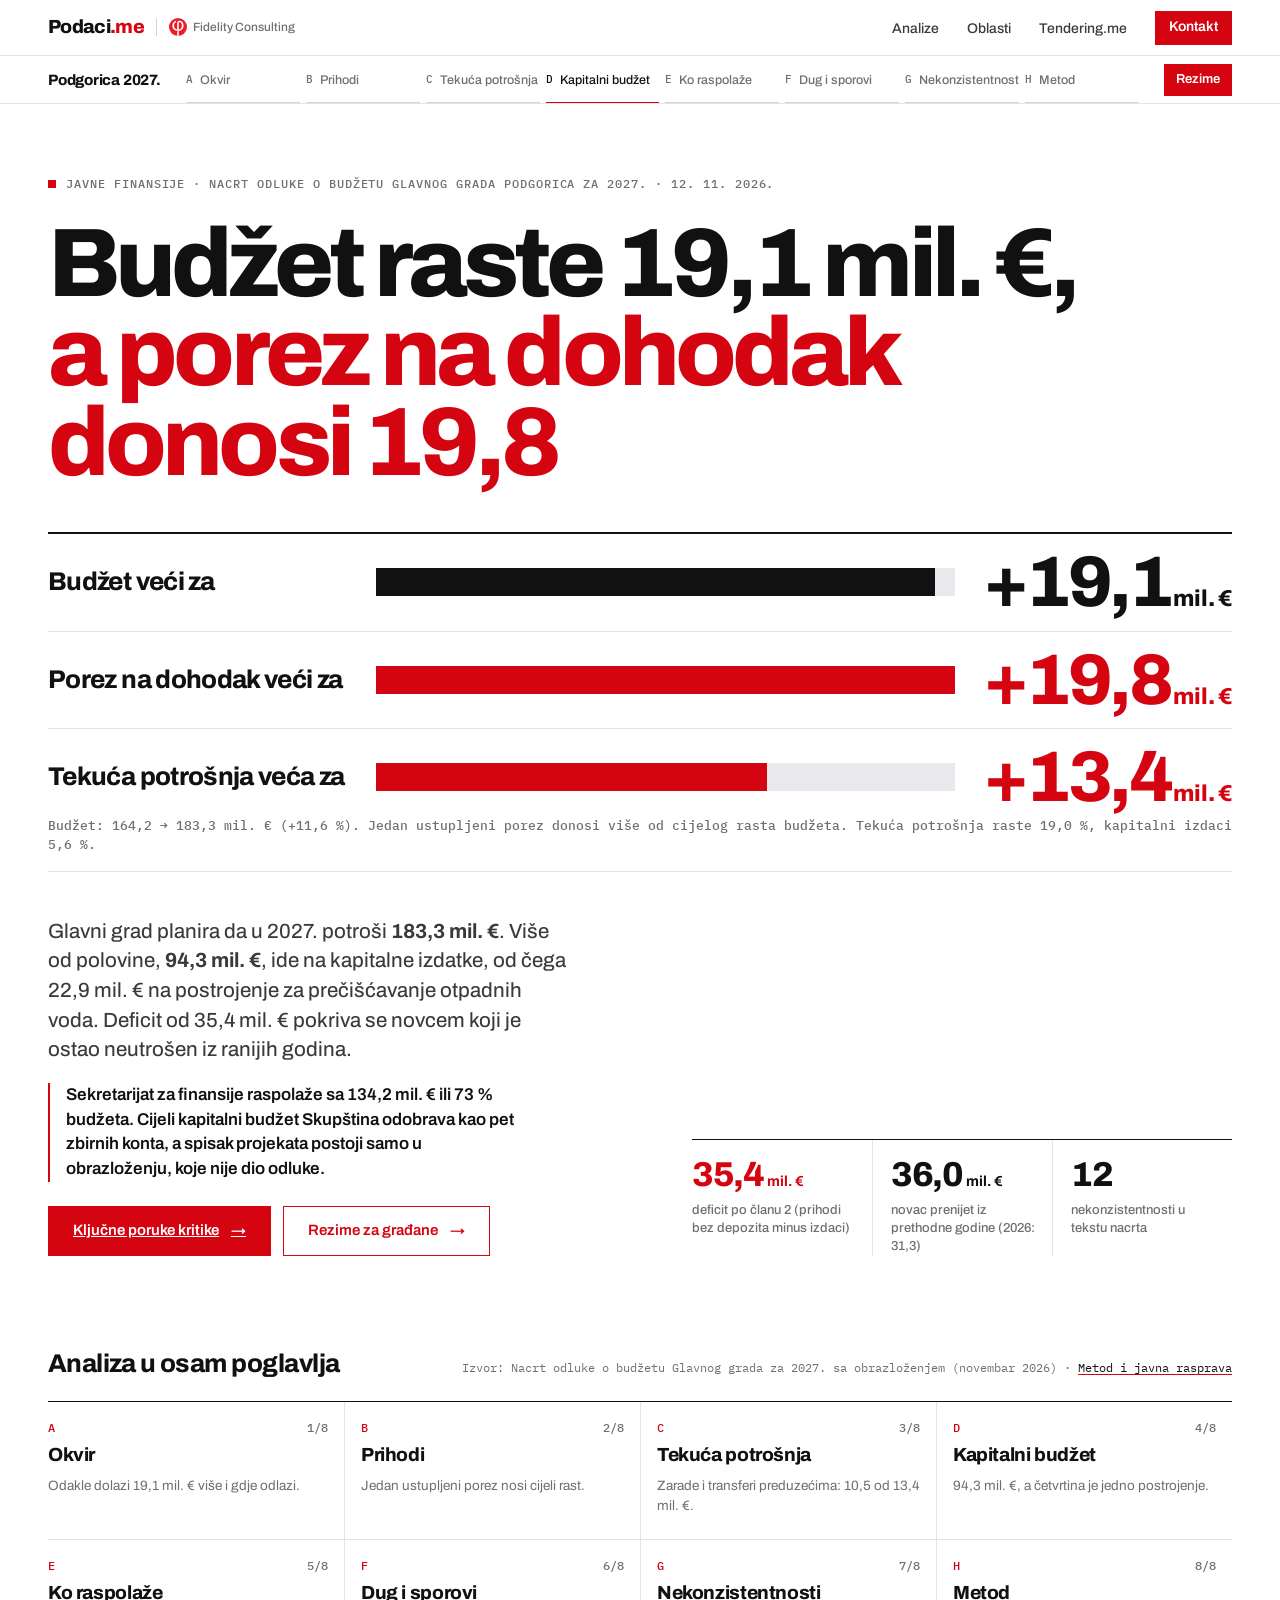
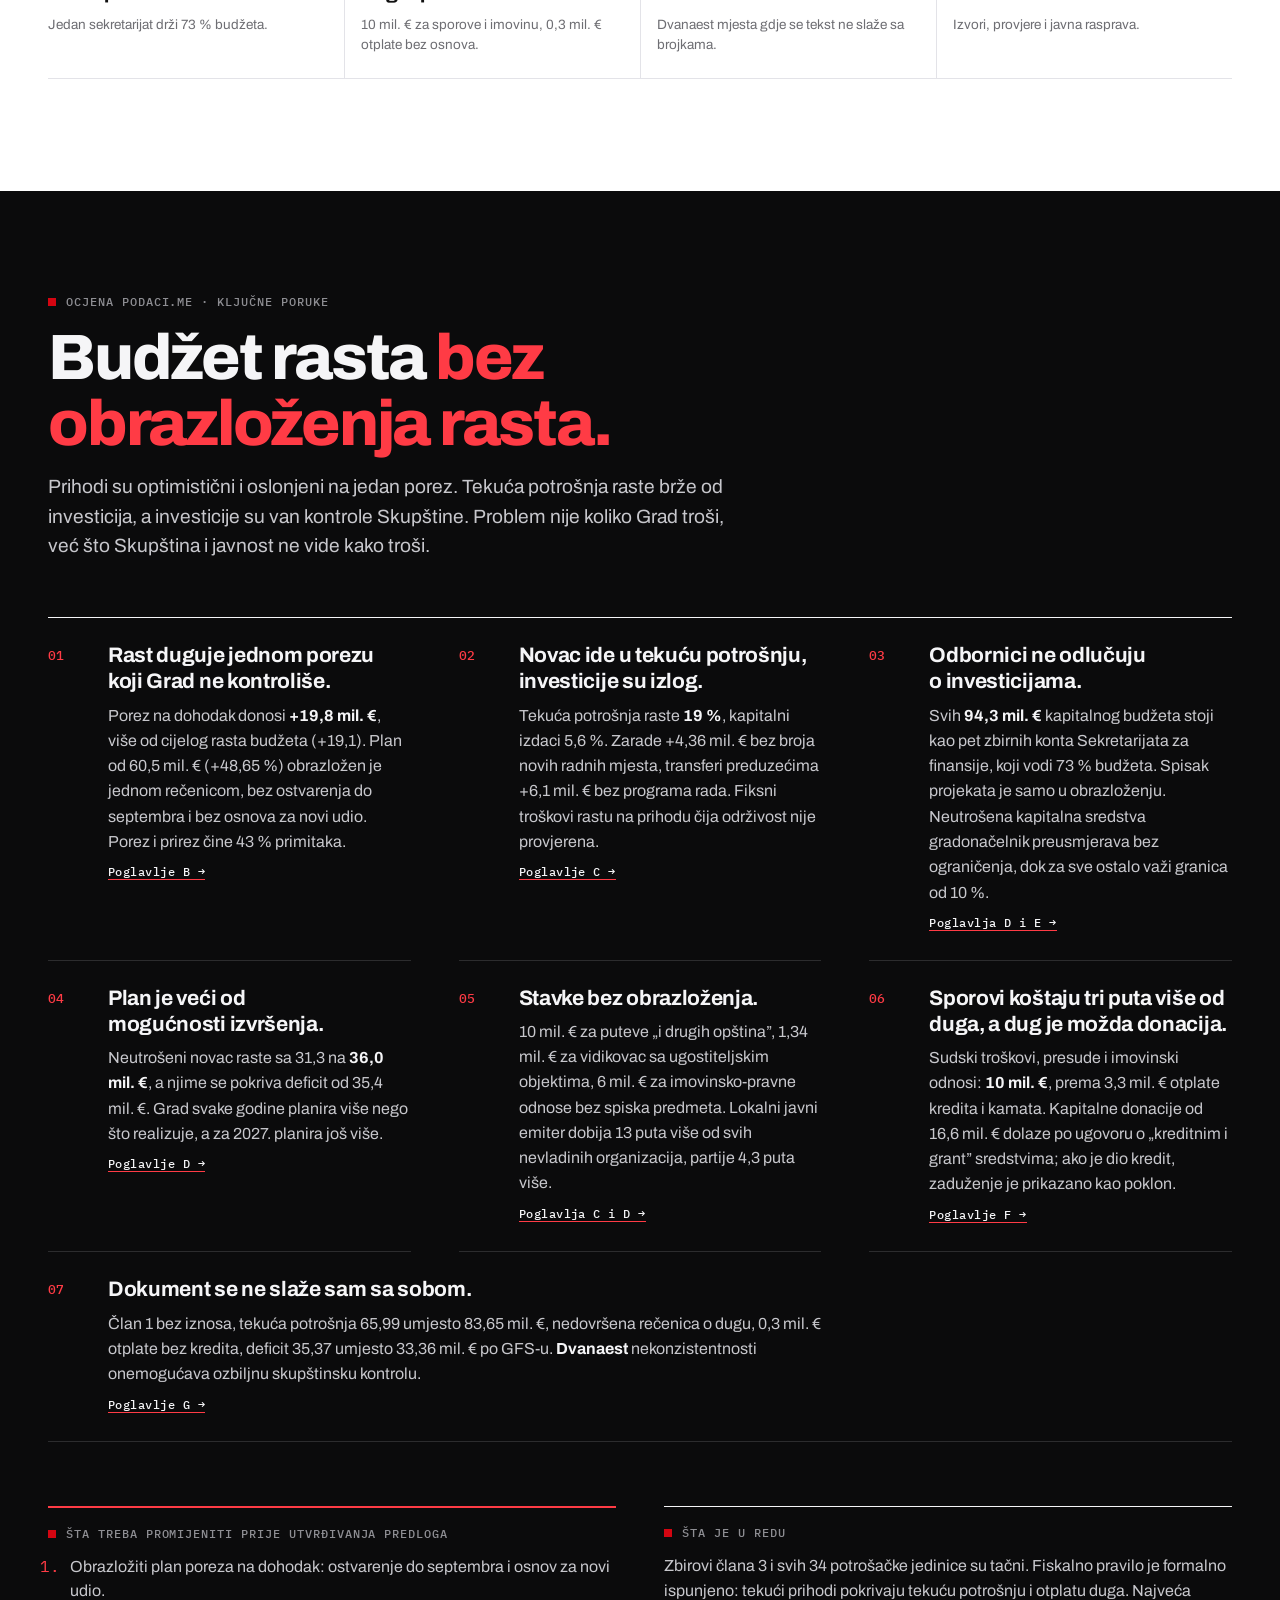
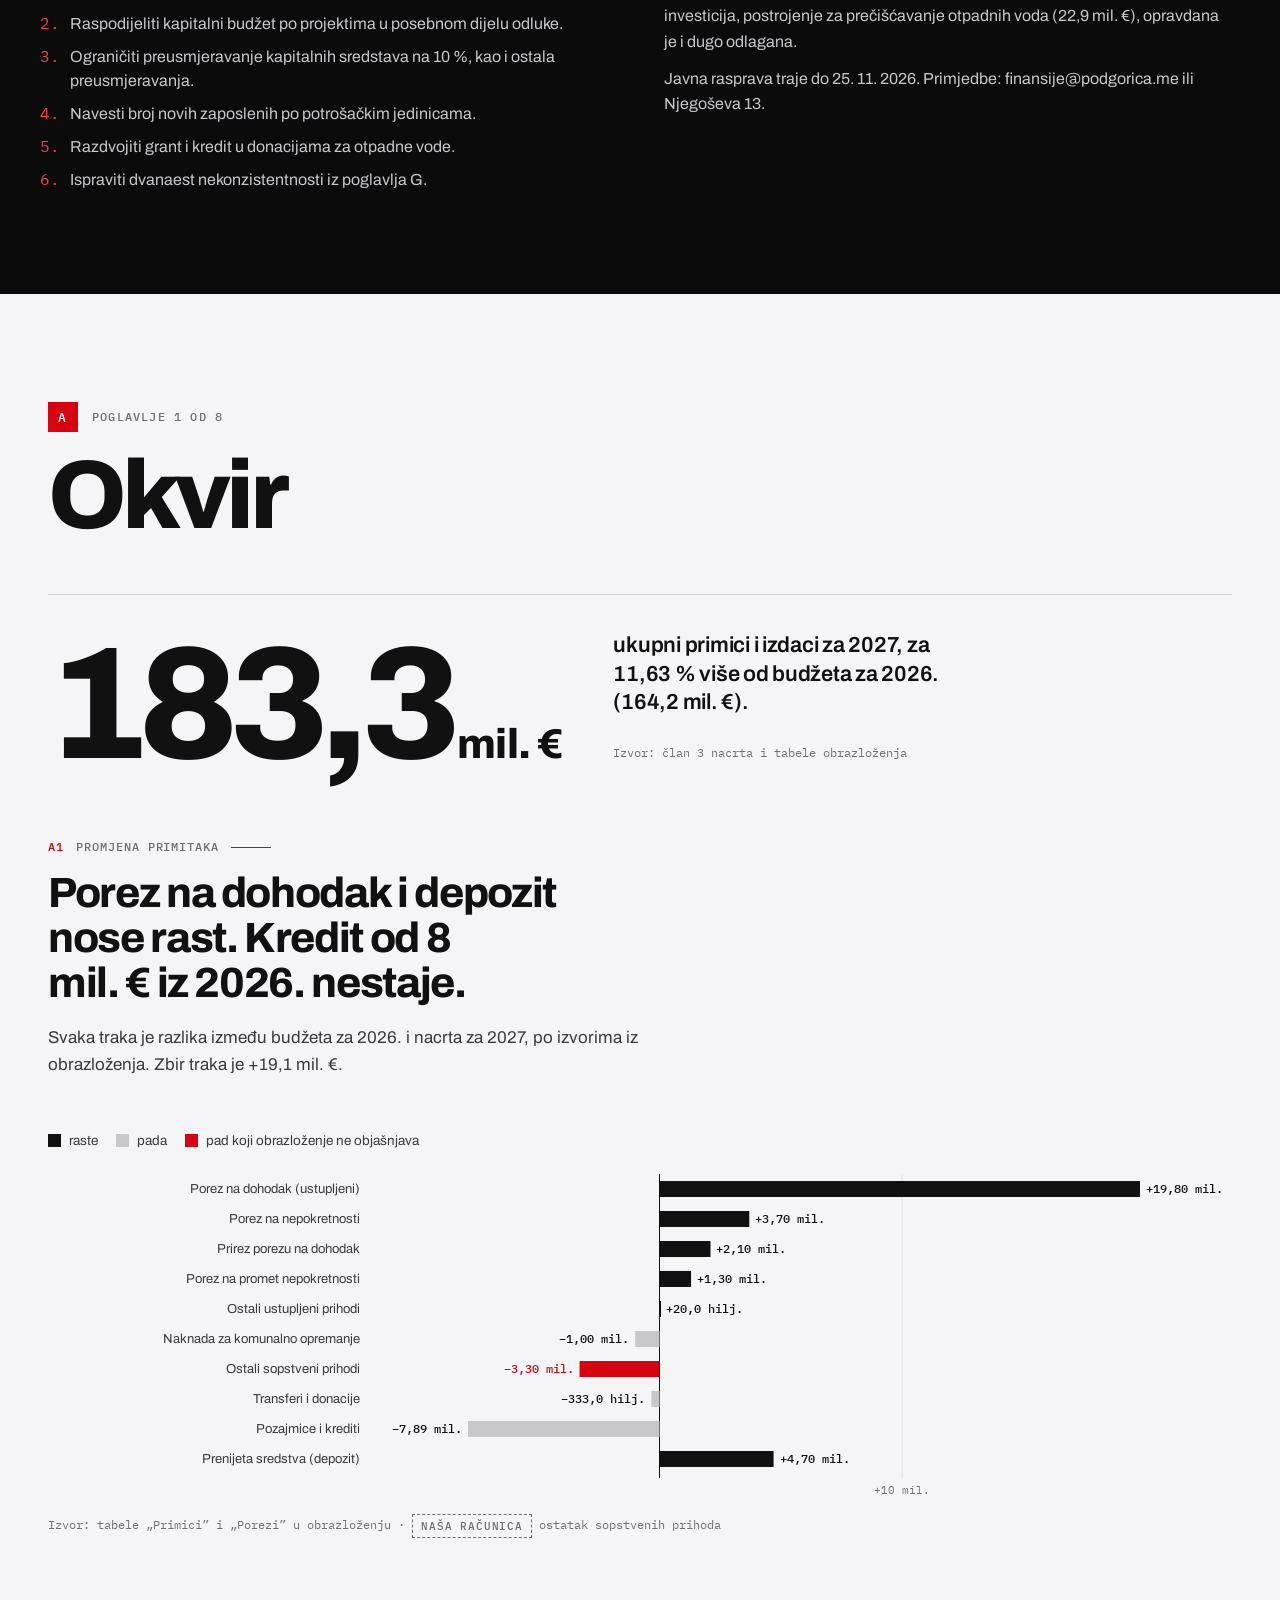
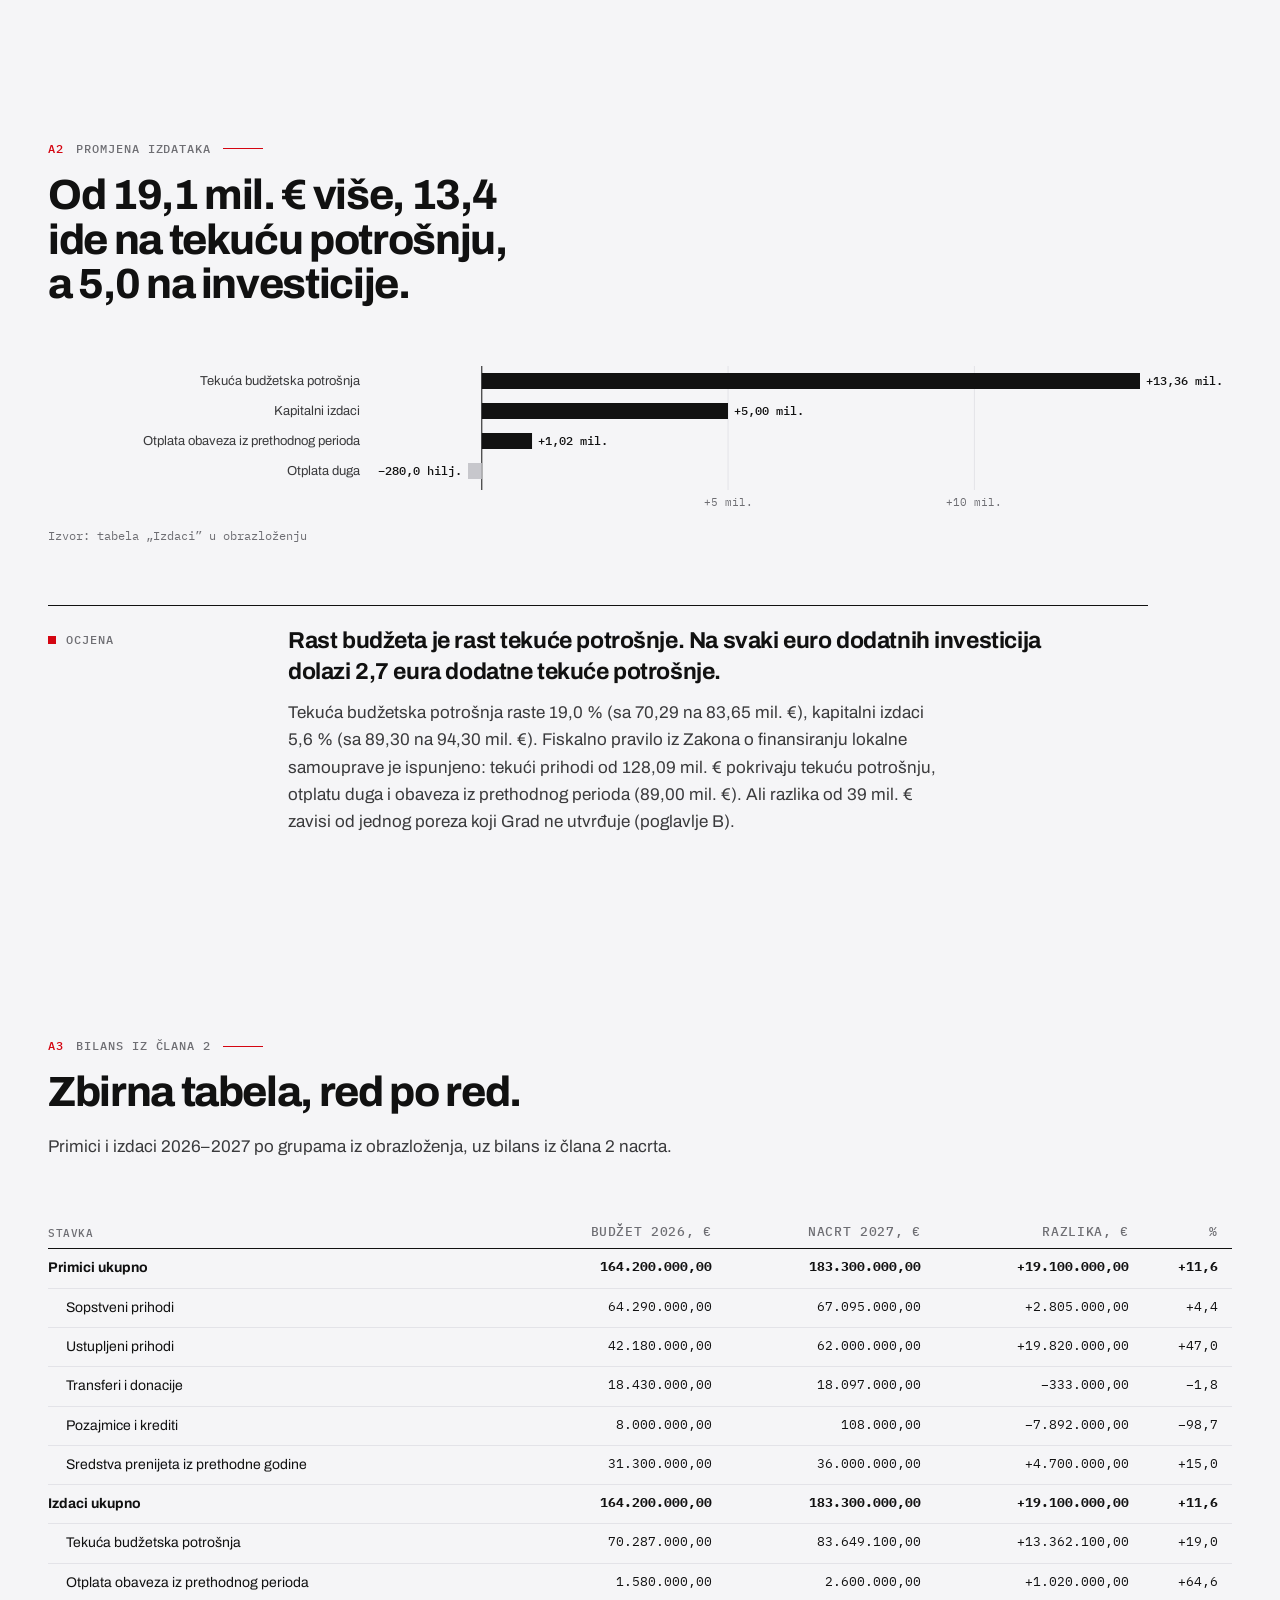
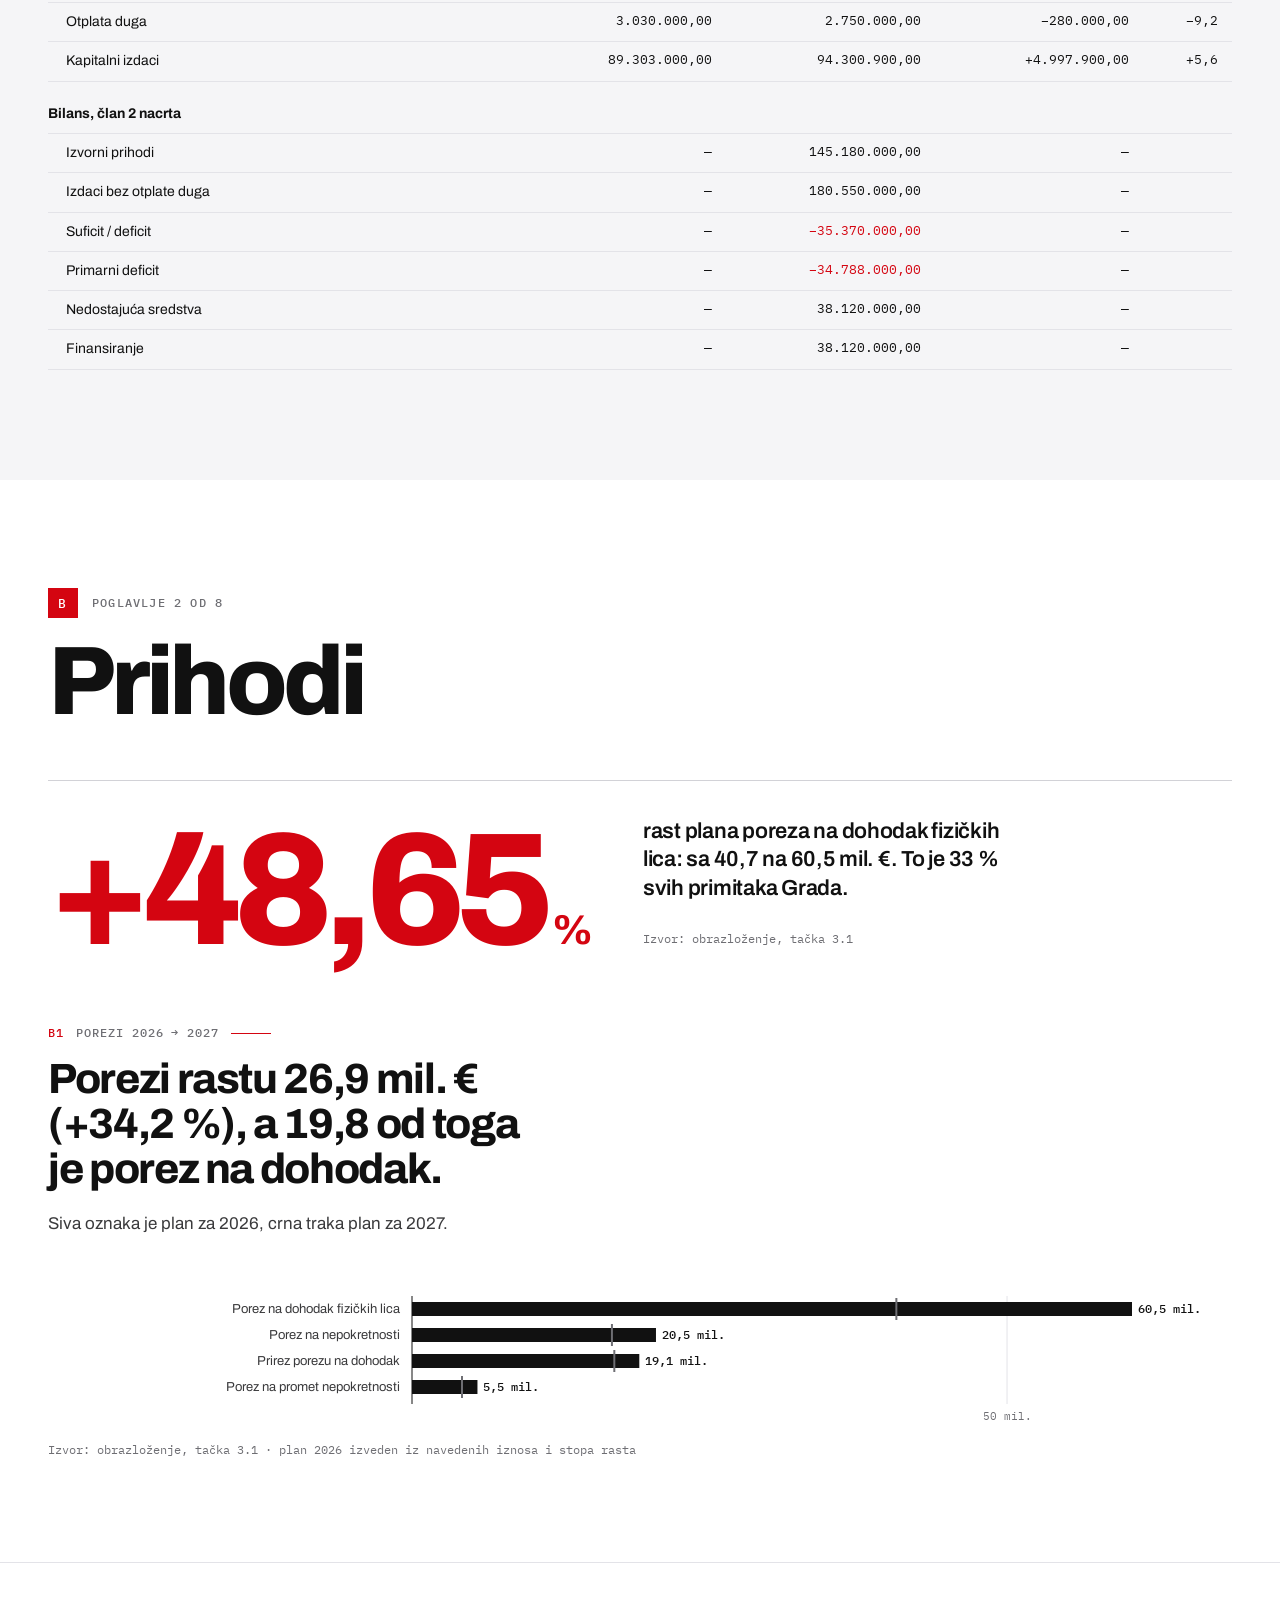
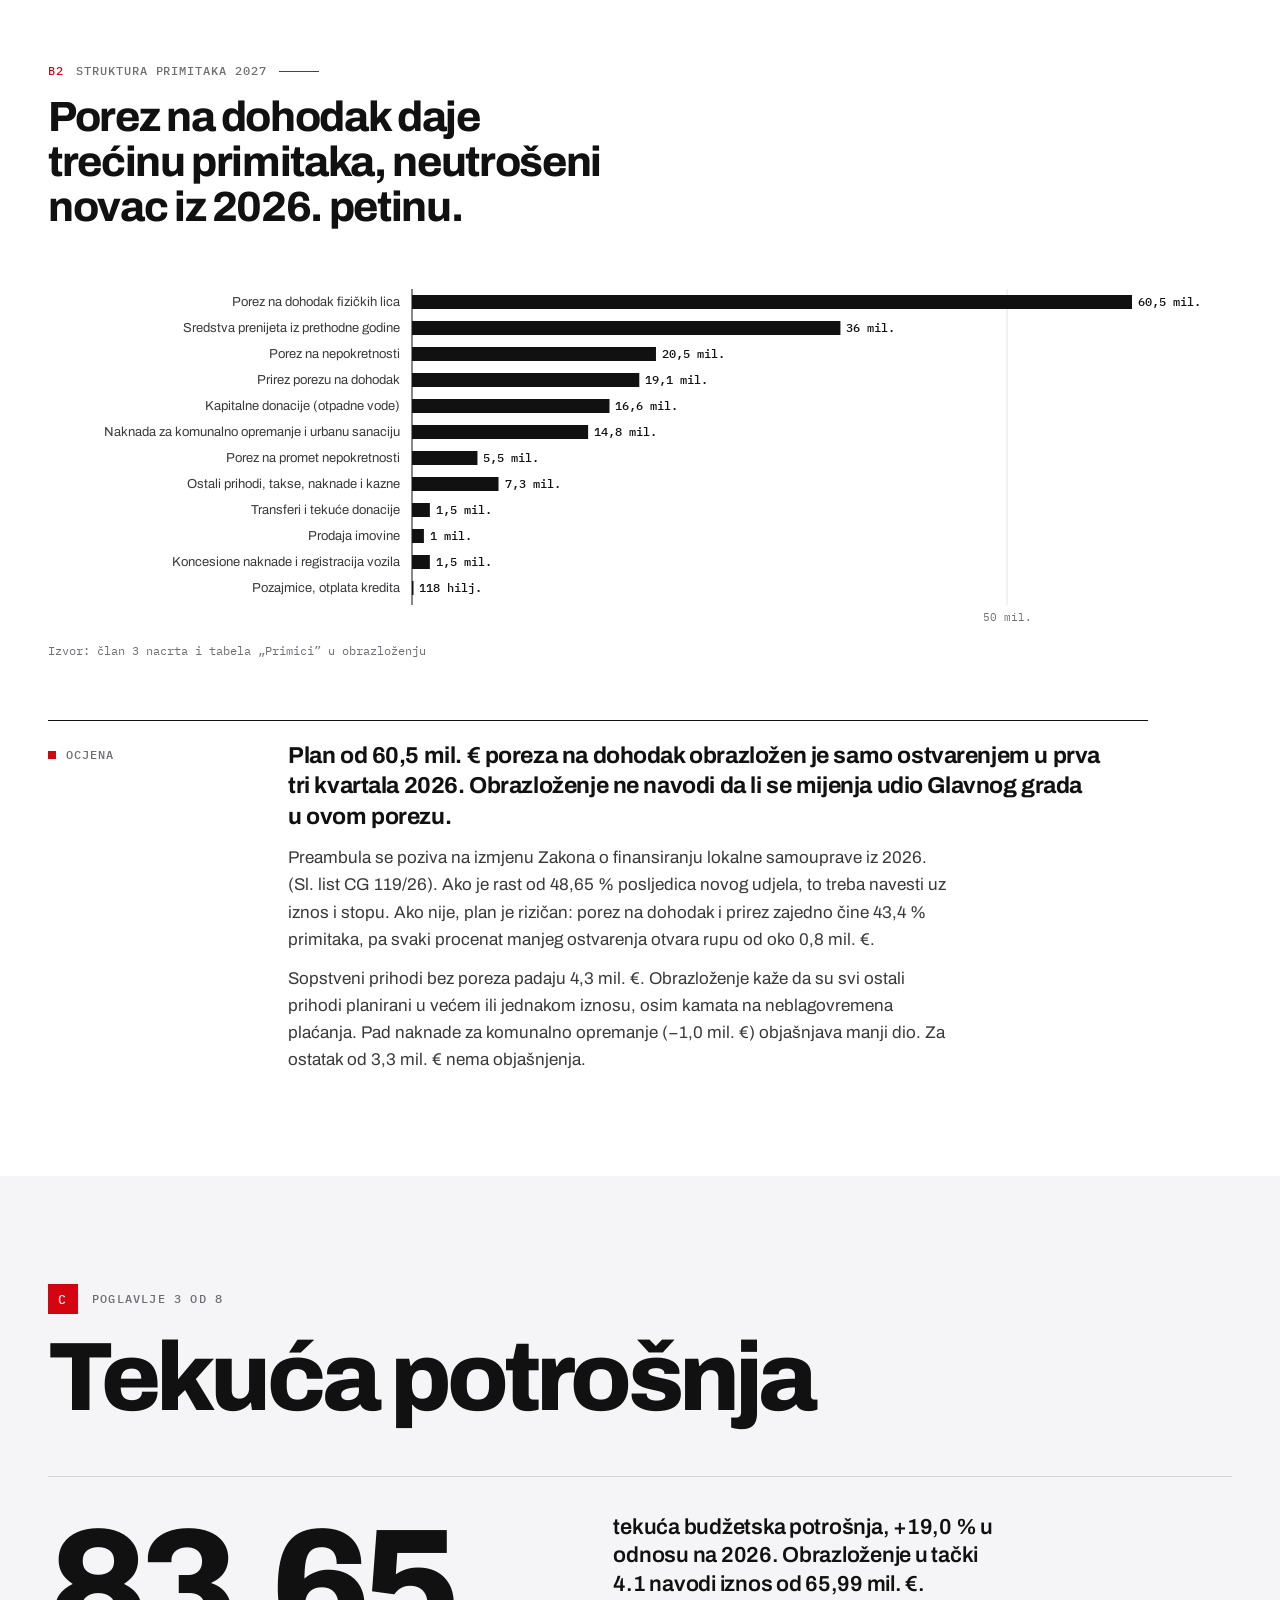
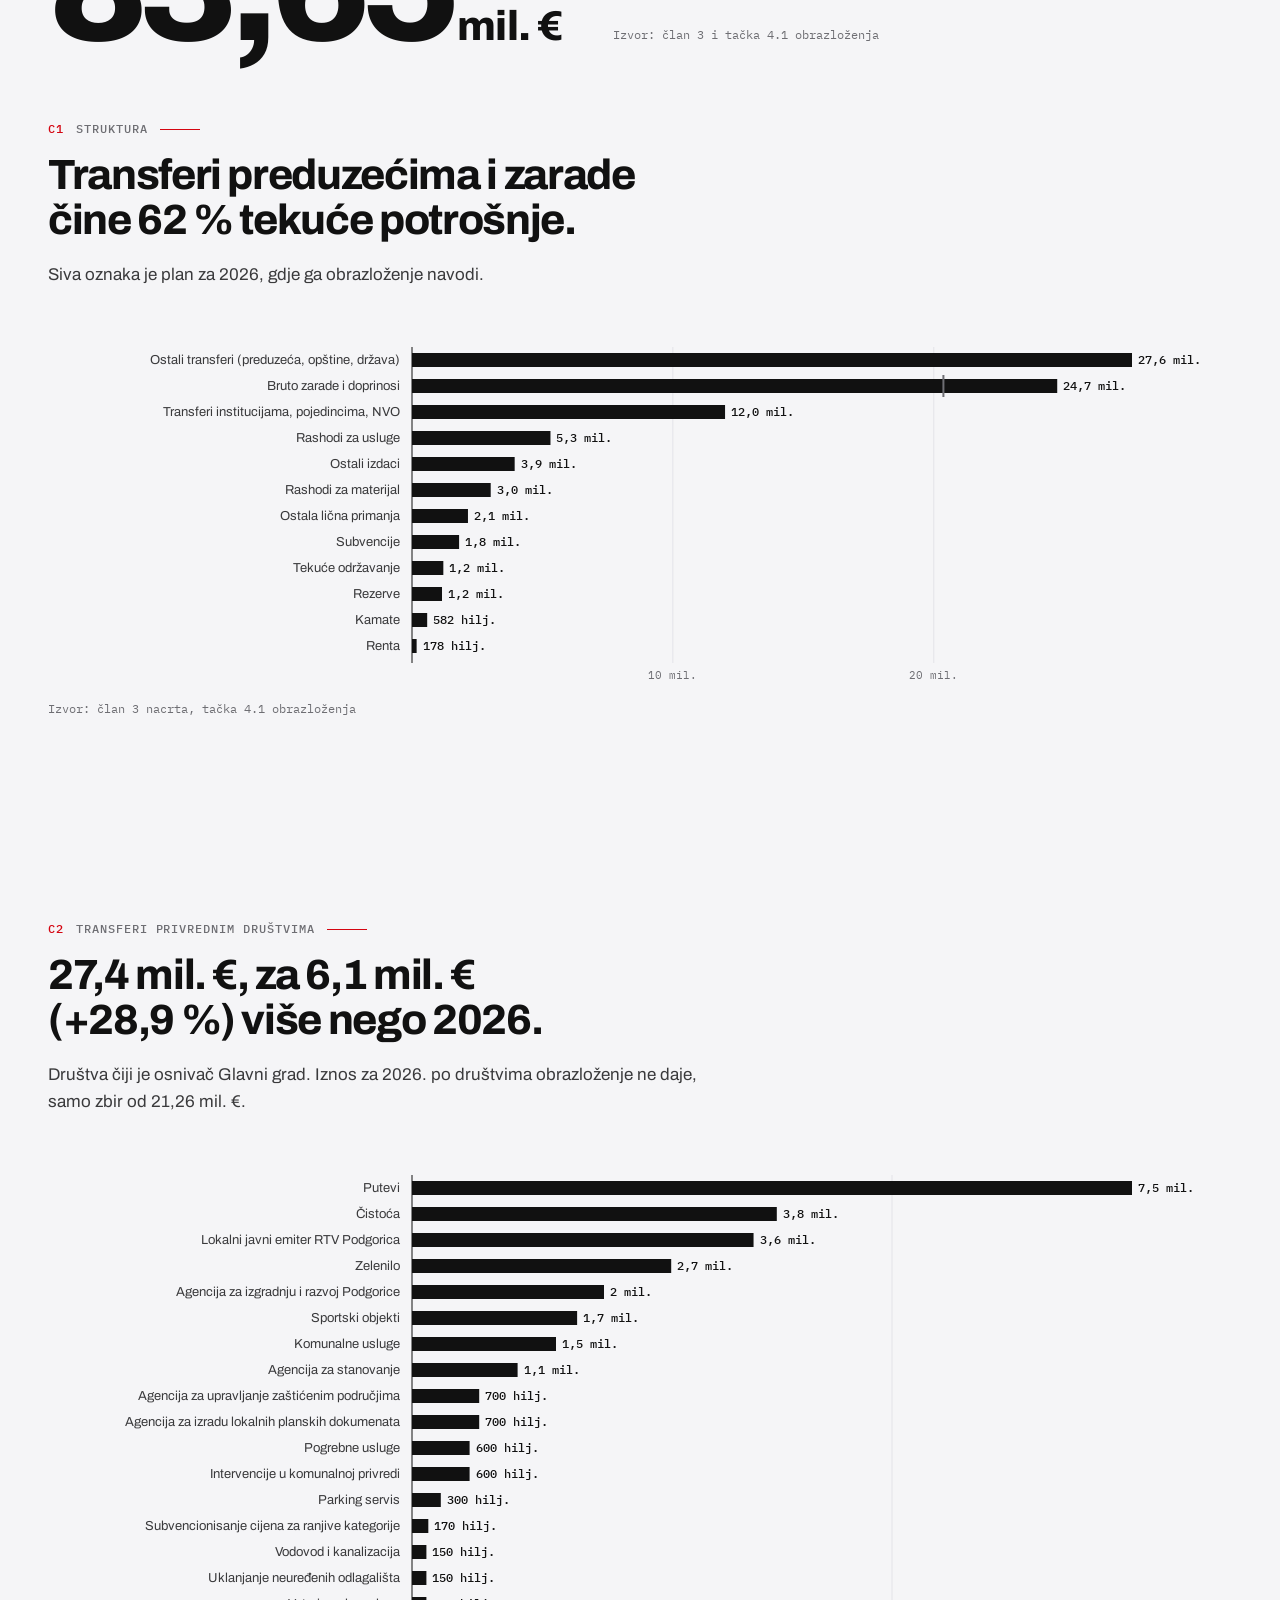
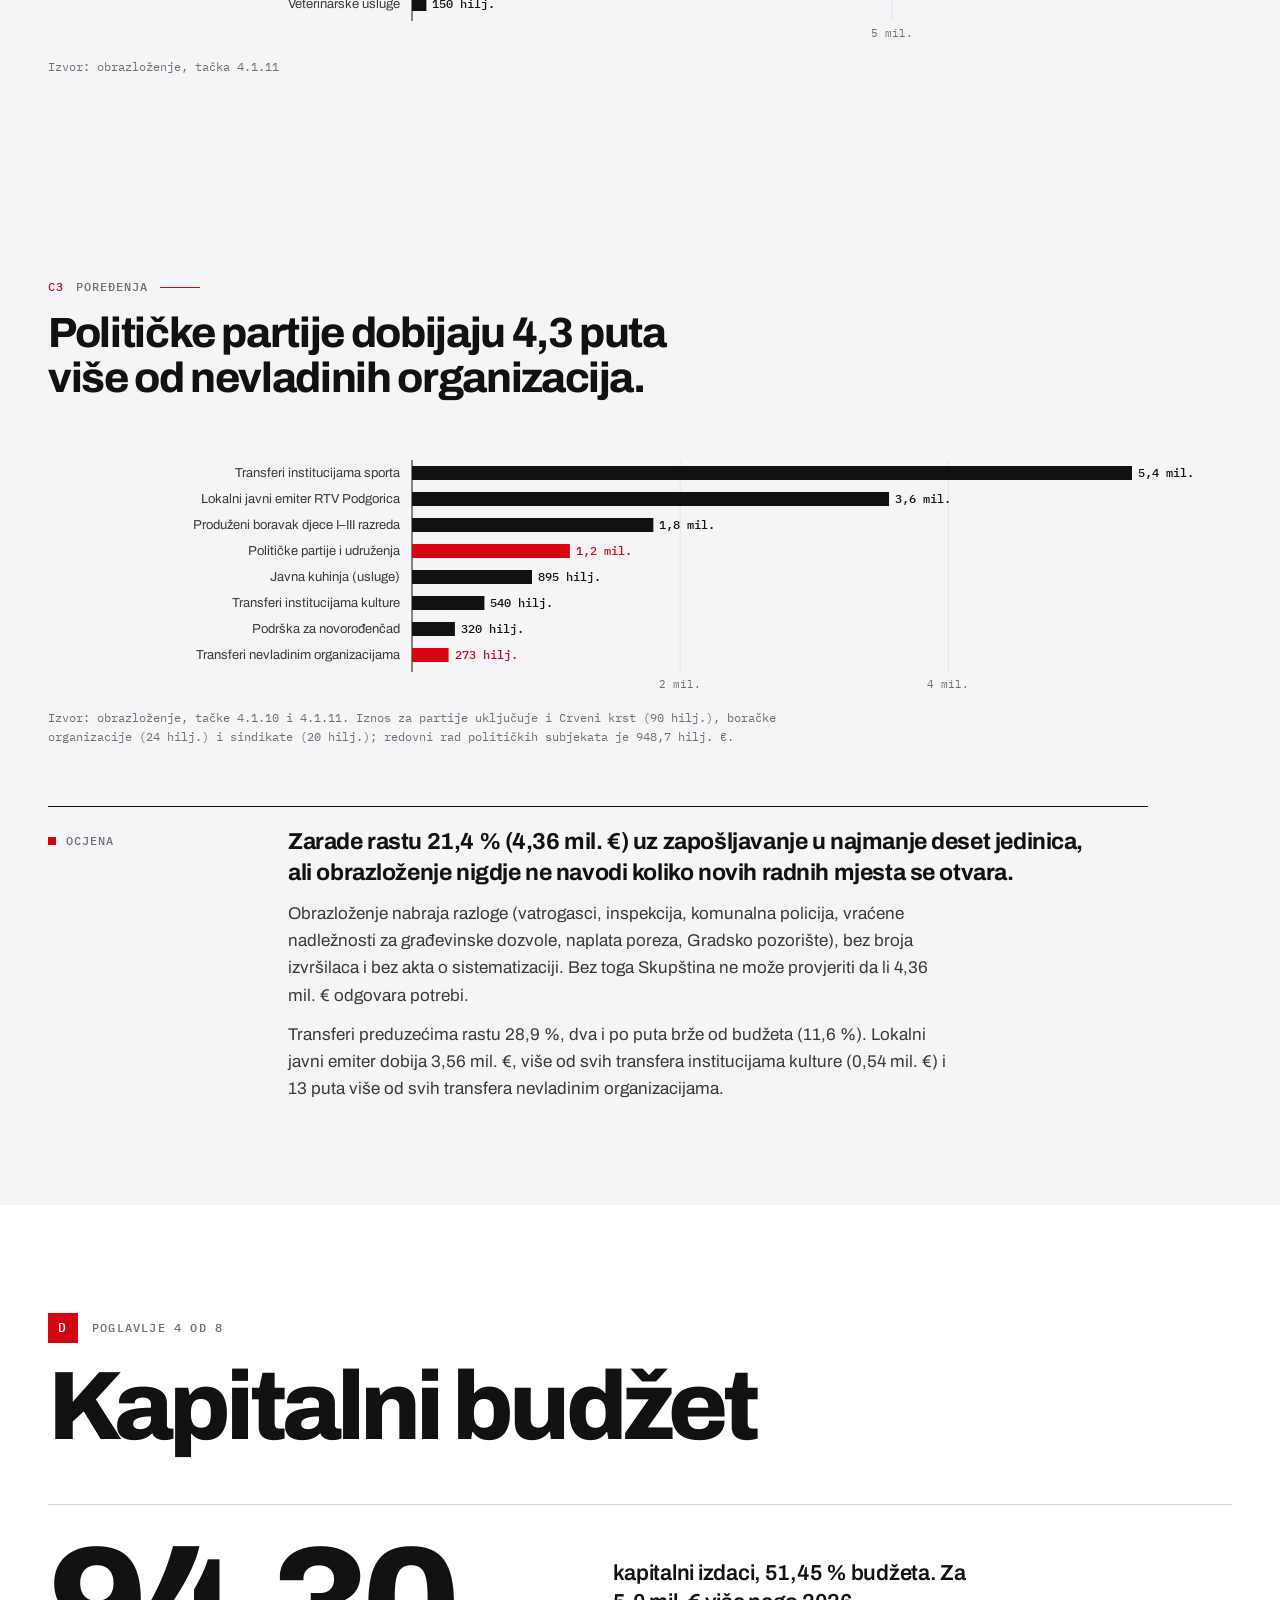
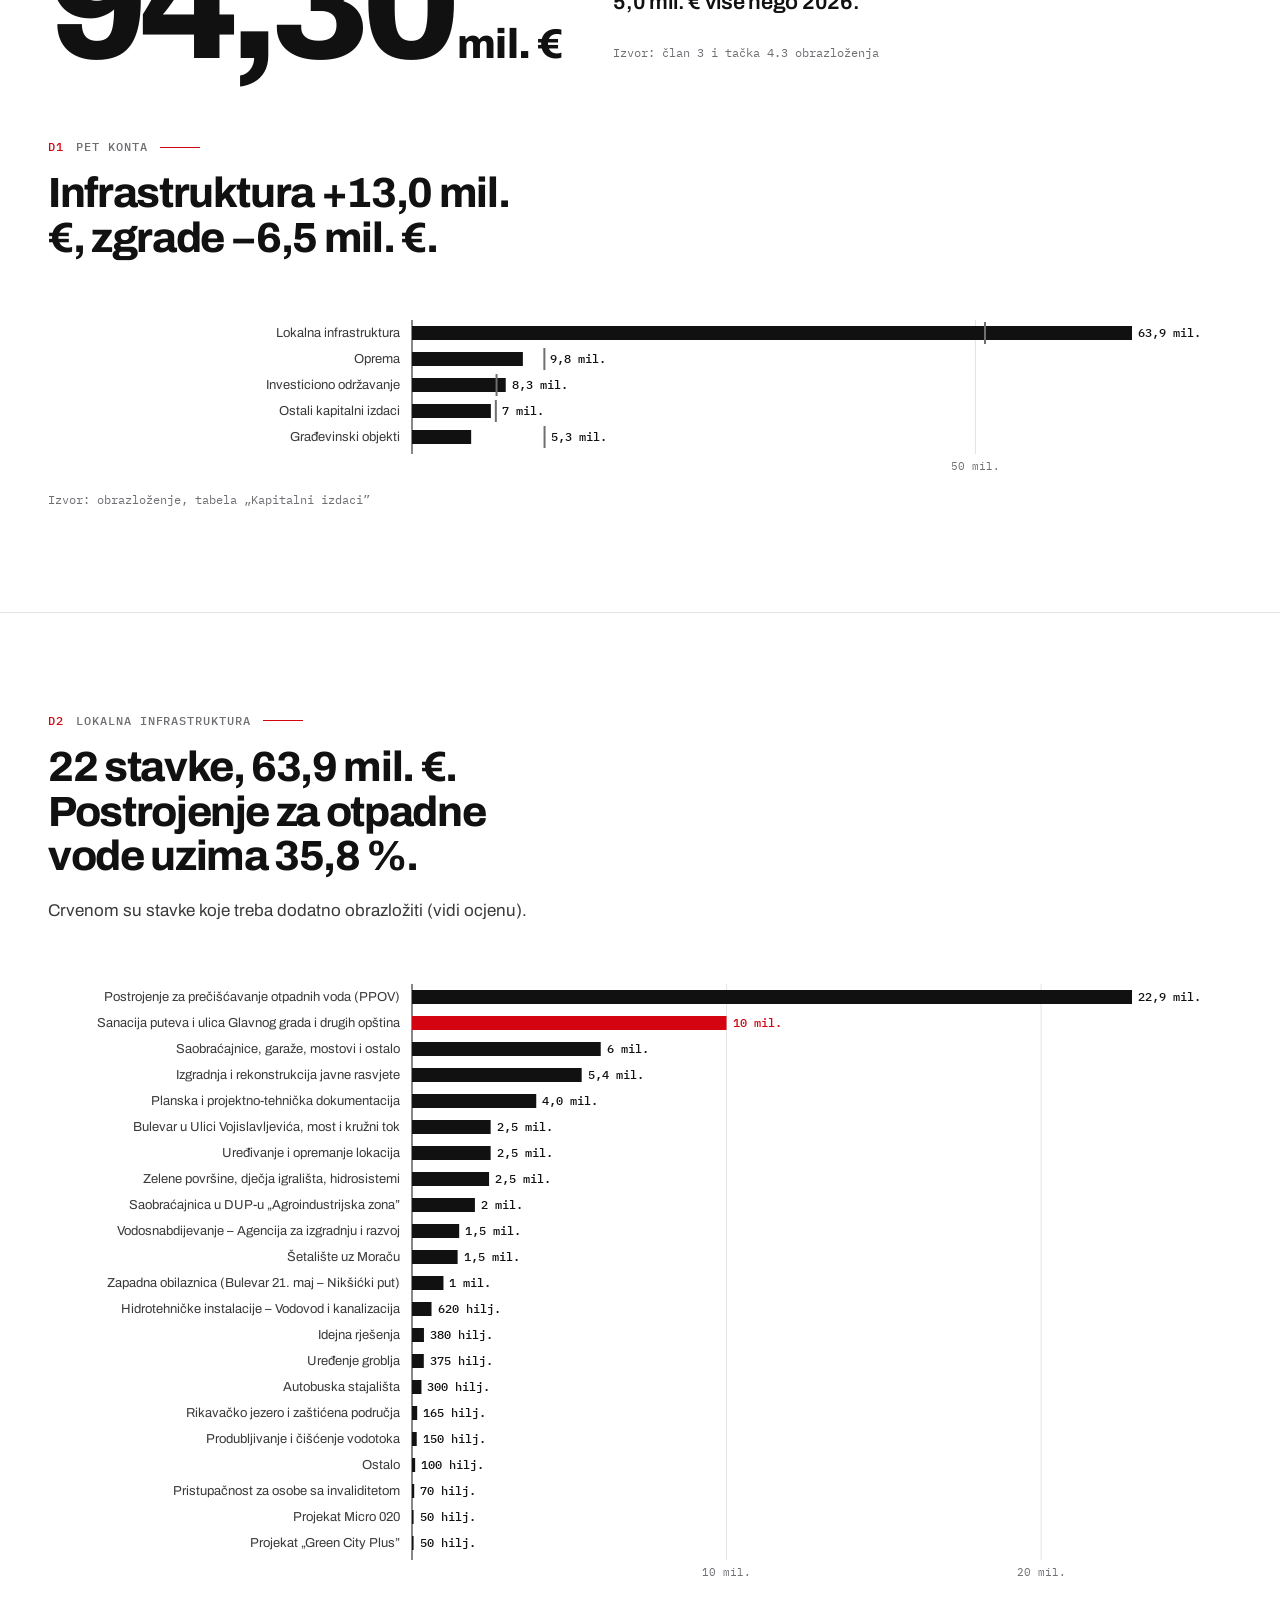
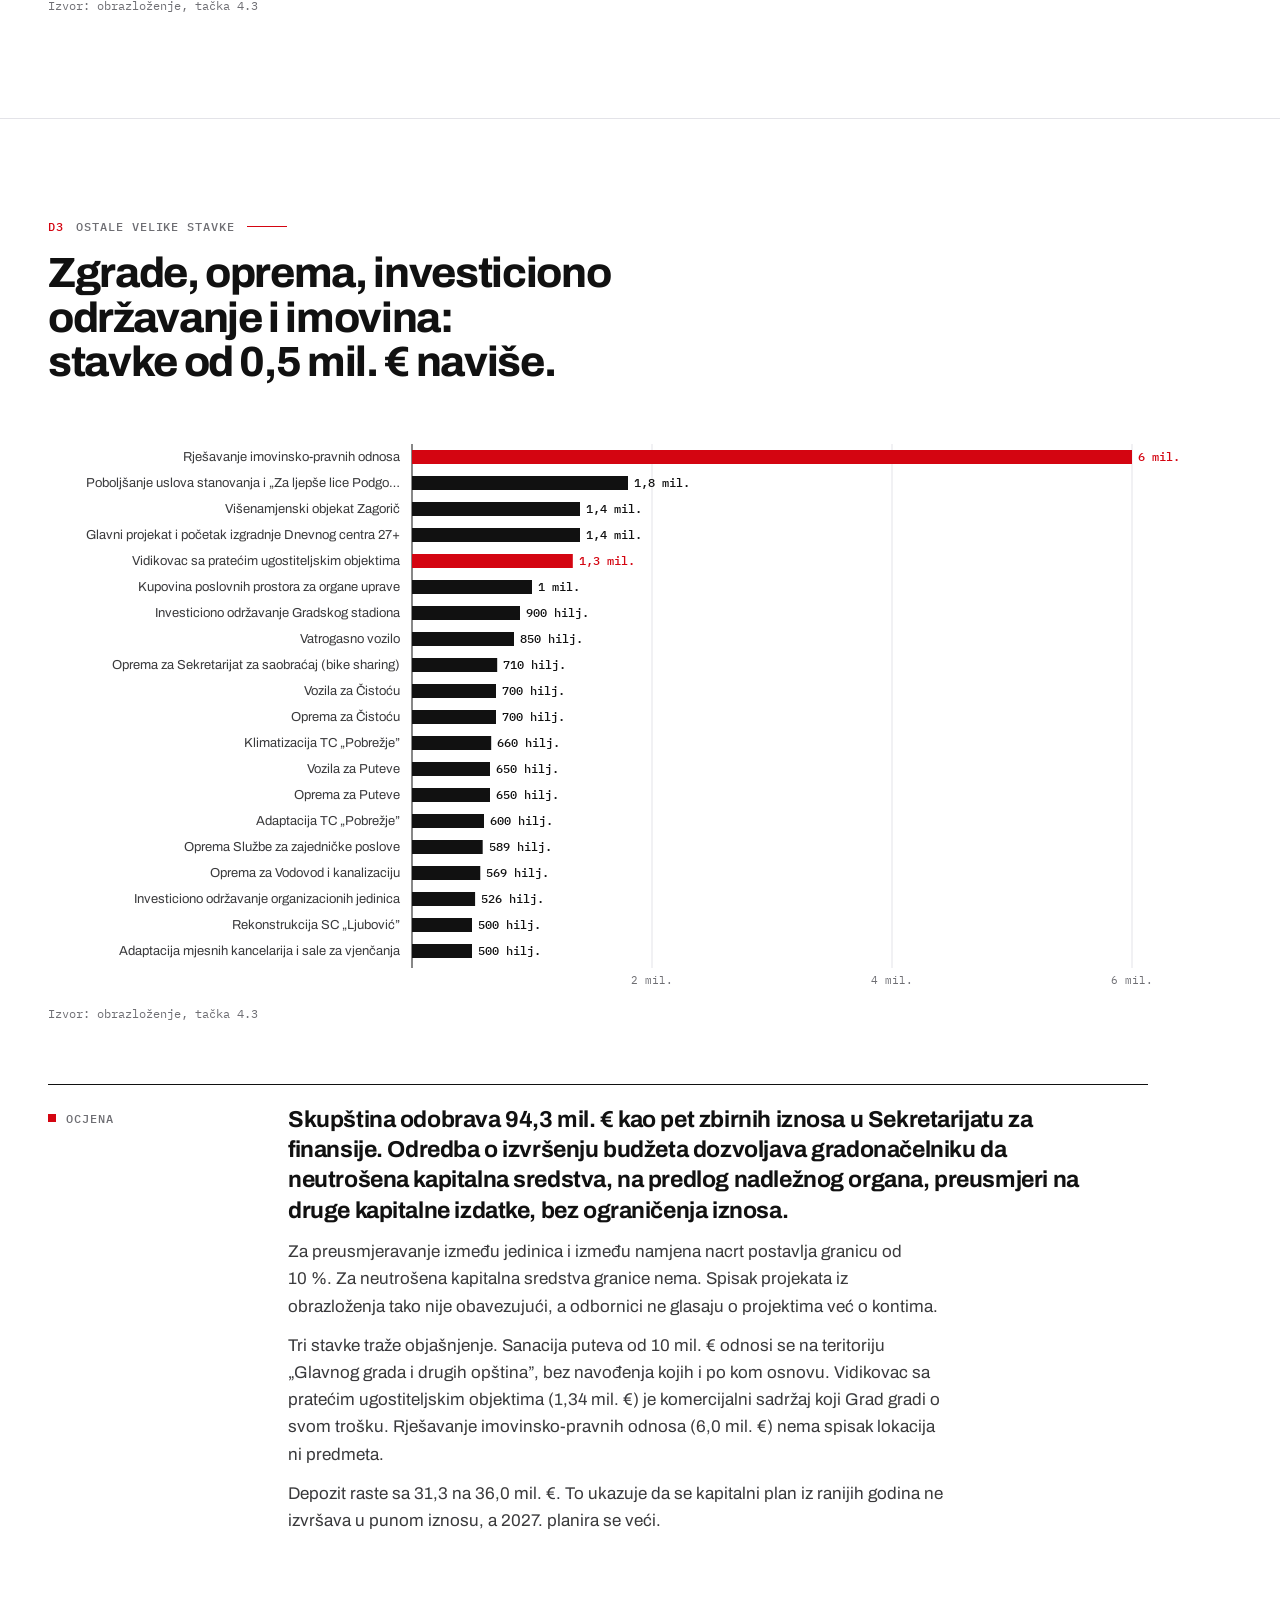
==== commit 140927d6: "Budžet Podgorice 2027: ključne poruke kritike Novi blok #kriticki ispod naslovne: sedam poruka sa li" ====
--- a/analize/budzet-podgorice-2027/index.html
+++ b/analize/budzet-podgorice-2027/index.html
@@ -286,6 +286,28 @@
 .stk-l em{font:400 12px var(--f-mono);color:var(--muted);font-style:normal;text-align:right}
 .stk-l .sw{width:14px;height:14px;border:1px solid var(--hair-2)}
 @media(max-width:560px){.stk-l li{grid-template-columns:14px minmax(0,1fr) auto}.stk-l em{display:none}}
+
+.kp{background:var(--night);color:#f5f5f7;--ink:#f5f5f7;--ink-2:#c7c7cc;--muted:#8e8e93;--hair:#2c2c2e;padding-block:clamp(56px,8vw,112px)}
+.kp__head{display:grid;grid-template-columns:minmax(0,1fr);gap:16px;max-width:900px}
+.kp__h{margin:0;font-weight:800;font-size:clamp(34px,5vw,64px);line-height:1.02;letter-spacing:-.035em;text-wrap:balance}
+.kp__h span{color:#ff3b45}
+.kp__lead{margin:0;font-size:clamp(17px,1.5vw,20px);line-height:1.55;color:var(--ink-2);max-width:62ch}
+.kp__list{list-style:none;margin:clamp(36px,5vw,56px) 0 0;padding:0;border-top:1px solid var(--ink);display:grid;grid-template-columns:repeat(auto-fit,minmax(min(100%,360px),1fr));column-gap:48px}
+.kp__list li{display:grid;grid-template-columns:44px minmax(0,1fr);gap:4px 16px;padding:24px 0;border-bottom:1px solid var(--hair)}
+.kp__list b{font:500 13px/1.6 var(--f-mono);color:#ff3b45;padding-top:4px}
+.kp__list h3{margin:0 0 8px;font-size:21px;line-height:1.25;letter-spacing:-.015em;font-weight:700;text-wrap:balance}
+.kp__list p{margin:0;font-size:16px;line-height:1.58;color:var(--ink-2)}
+.kp__list p strong{color:var(--ink)}
+.kp__list li:last-child:nth-child(3n+1){grid-column:1/-1}
+.kp__list li:last-child:nth-child(3n+1) p{max-width:80ch}
+.kp__list a{display:inline-block;margin-top:10px;font:500 12px var(--f-mono);letter-spacing:.04em;color:var(--ink);border-bottom:1px solid #ff3b45;text-decoration:none}
+.kp__foot{display:grid;grid-template-columns:repeat(auto-fit,minmax(min(100%,420px),1fr));gap:32px 48px;margin-top:clamp(40px,5vw,64px)}
+.kp__ask{border-top:2px solid #ff3b45;padding-top:18px}
+.kp__ask ol{margin:12px 0 0;padding-left:22px;display:grid;gap:8px;font-size:16px;line-height:1.5;color:var(--ink-2)}
+.kp__ask ol li::marker{font-family:var(--f-mono);color:#ff3b45}
+.kp__ok{border-top:1px solid var(--ink);padding-top:18px}
+.kp__ok p:not(.eyebrow){margin:12px 0 0;font-size:16px;line-height:1.58;color:var(--ink-2)}
+.kp .eyebrow{color:var(--muted)}
 </style>
 </head>
 <body>
@@ -320,7 +342,7 @@
       <div class="cover__copy">
         <p class="lede">Glavni grad planira da u 2027. potroši <b class="tnum">183,3 mil. €</b>. Više od polovine, <b class="tnum">94,3 mil. €</b>, ide na kapitalne izdatke, od čega 22,9 mil. € na postrojenje za prečišćavanje otpadnih voda. Deficit od 35,4 mil. € pokriva se novcem koji je ostao neutrošen iz ranijih godina.</p>
         <p class="cover__flag">Sekretarijat za finansije raspolaže sa 134,2 mil. € ili 73&nbsp;% budžeta. Cijeli kapitalni budžet Skupština odobrava kao pet zbirnih konta, a spisak projekata postoji samo u obrazloženju, koje nije dio odluke.</p>
-        <p style="margin-top:24px"><button class="btn" type="button" data-rez>Rezime za građane <span class="arr" aria-hidden="true">→</span></button></p>
+        <p style="margin-top:24px;display:flex;flex-wrap:wrap;gap:12px"><a class="btn" href="#kriticki">Ključne poruke kritike <span class="arr" aria-hidden="true">→</span></a><button class="btn" type="button" data-rez style="background:transparent;color:var(--accent-text)">Rezime za građane <span class="arr" aria-hidden="true">→</span></button></p>
       </div>
       <dl class="stats">
         <div><dt>deficit po članu 2 (prihodi bez depozita minus izdaci)</dt><dd class="red">35,4<small>mil. €</small></dd></div>
@@ -334,6 +356,41 @@
     <ol class="chap-grid" id="chapGrid"></ol>
   </div>
 </header>
+
+<section class="kp" id="kriticki" aria-labelledby="kp-h"><div class="wrap">
+  <div class="kp__head">
+    <p class="eyebrow">Ocjena Podaci.me · Ključne poruke</p>
+    <h2 class="kp__h" id="kp-h">Budžet rasta <span>bez obrazloženja rasta.</span></h2>
+    <p class="kp__lead">Prihodi su optimistični i oslonjeni na jedan porez. Tekuća potrošnja raste brže od investicija, a investicije su van kontrole Skupštine. Problem nije koliko Grad troši, već što Skupština i javnost ne vide kako troši.</p>
+  </div>
+  <ol class="kp__list">
+    <li><b>01</b><div><h3>Rast duguje jednom porezu koji Grad ne kontroliše.</h3><p>Porez na dohodak donosi <strong>+19,8 mil. €</strong>, više od cijelog rasta budžeta (+19,1). Plan od 60,5 mil. € (+48,65&nbsp;%) obrazložen je jednom rečenicom, bez ostvarenja do septembra i bez osnova za novi udio. Porez i prirez čine 43&nbsp;% primitaka.</p><a href="#B">Poglavlje B →</a></div></li>
+    <li><b>02</b><div><h3>Novac ide u tekuću potrošnju, investicije su izlog.</h3><p>Tekuća potrošnja raste <strong>19&nbsp;%</strong>, kapitalni izdaci 5,6&nbsp;%. Zarade +4,36 mil. € bez broja novih radnih mjesta, transferi preduzećima +6,1 mil. € bez programa rada. Fiksni troškovi rastu na prihodu čija održivost nije provjerena.</p><a href="#C">Poglavlje C →</a></div></li>
+    <li><b>03</b><div><h3>Odbornici ne odlučuju o investicijama.</h3><p>Svih <strong>94,3 mil. €</strong> kapitalnog budžeta stoji kao pet zbirnih konta Sekretarijata za finansije, koji vodi 73&nbsp;% budžeta. Spisak projekata je samo u obrazloženju. Neutrošena kapitalna sredstva gradonačelnik preusmjerava bez ograničenja, dok za sve ostalo važi granica od 10&nbsp;%.</p><a href="#D">Poglavlja D i E →</a></div></li>
+    <li><b>04</b><div><h3>Plan je veći od mogućnosti izvršenja.</h3><p>Neutrošeni novac raste sa 31,3 na <strong>36,0 mil. €</strong>, a njime se pokriva deficit od 35,4 mil. €. Grad svake godine planira više nego što realizuje, a za 2027. planira još više.</p><a href="#D">Poglavlje D →</a></div></li>
+    <li><b>05</b><div><h3>Stavke bez obrazloženja.</h3><p>10 mil. € za puteve „i drugih opština”, 1,34 mil. € za vidikovac sa ugostiteljskim objektima, 6 mil. € za imovinsko-pravne odnose bez spiska predmeta. Lokalni javni emiter dobija 13 puta više od svih nevladinih organizacija, partije 4,3 puta više.</p><a href="#C">Poglavlja C i D →</a></div></li>
+    <li><b>06</b><div><h3>Sporovi koštaju tri puta više od duga, a dug je možda donacija.</h3><p>Sudski troškovi, presude i imovinski odnosi: <strong>10 mil. €</strong>, prema 3,3 mil. € otplate kredita i kamata. Kapitalne donacije od 16,6 mil. € dolaze po ugovoru o „kreditnim i grant” sredstvima; ako je dio kredit, zaduženje je prikazano kao poklon.</p><a href="#F">Poglavlje F →</a></div></li>
+    <li><b>07</b><div><h3>Dokument se ne slaže sam sa sobom.</h3><p>Član 1 bez iznosa, tekuća potrošnja 65,99 umjesto 83,65 mil. €, nedovršena rečenica o dugu, 0,3 mil. € otplate bez kredita, deficit 35,37 umjesto 33,36 mil. € po GFS-u. <strong>Dvanaest</strong> nekonzistentnosti onemogućava ozbiljnu skupštinsku kontrolu.</p><a href="#G">Poglavlje G →</a></div></li>
+  </ol>
+  <div class="kp__foot">
+    <div class="kp__ask">
+      <p class="eyebrow">Šta treba promijeniti prije utvrđivanja Predloga</p>
+      <ol>
+        <li>Obrazložiti plan poreza na dohodak: ostvarenje do septembra i osnov za novi udio.</li>
+        <li>Raspodijeliti kapitalni budžet po projektima u posebnom dijelu odluke.</li>
+        <li>Ograničiti preusmjeravanje kapitalnih sredstava na 10&nbsp;%, kao i ostala preusmjeravanja.</li>
+        <li>Navesti broj novih zaposlenih po potrošačkim jedinicama.</li>
+        <li>Razdvojiti grant i kredit u donacijama za otpadne vode.</li>
+        <li>Ispraviti dvanaest nekonzistentnosti iz poglavlja G.</li>
+      </ol>
+    </div>
+    <div class="kp__ok">
+      <p class="eyebrow">Šta je u redu</p>
+      <p>Zbirovi člana 3 i svih 34 potrošačke jedinice su tačni. Fiskalno pravilo je formalno ispunjeno: tekući prihodi pokrivaju tekuću potrošnju i otplatu duga. Najveća investicija, postrojenje za prečišćavanje otpadnih voda (22,9 mil. €), opravdana je i dugo odlagana.</p>
+      <p>Javna rasprava traje do 25. 11. 2026. Primjedbe: finansije@podgorica.me ili Njegoševa 13.</p>
+    </div>
+  </div>
+</div></section>
 
 <!-- A -->
 <section class="act tone-paper" id="A" data-t="Okvir" data-d="Odakle dolazi 19,1 mil. € više i gdje odlazi.">
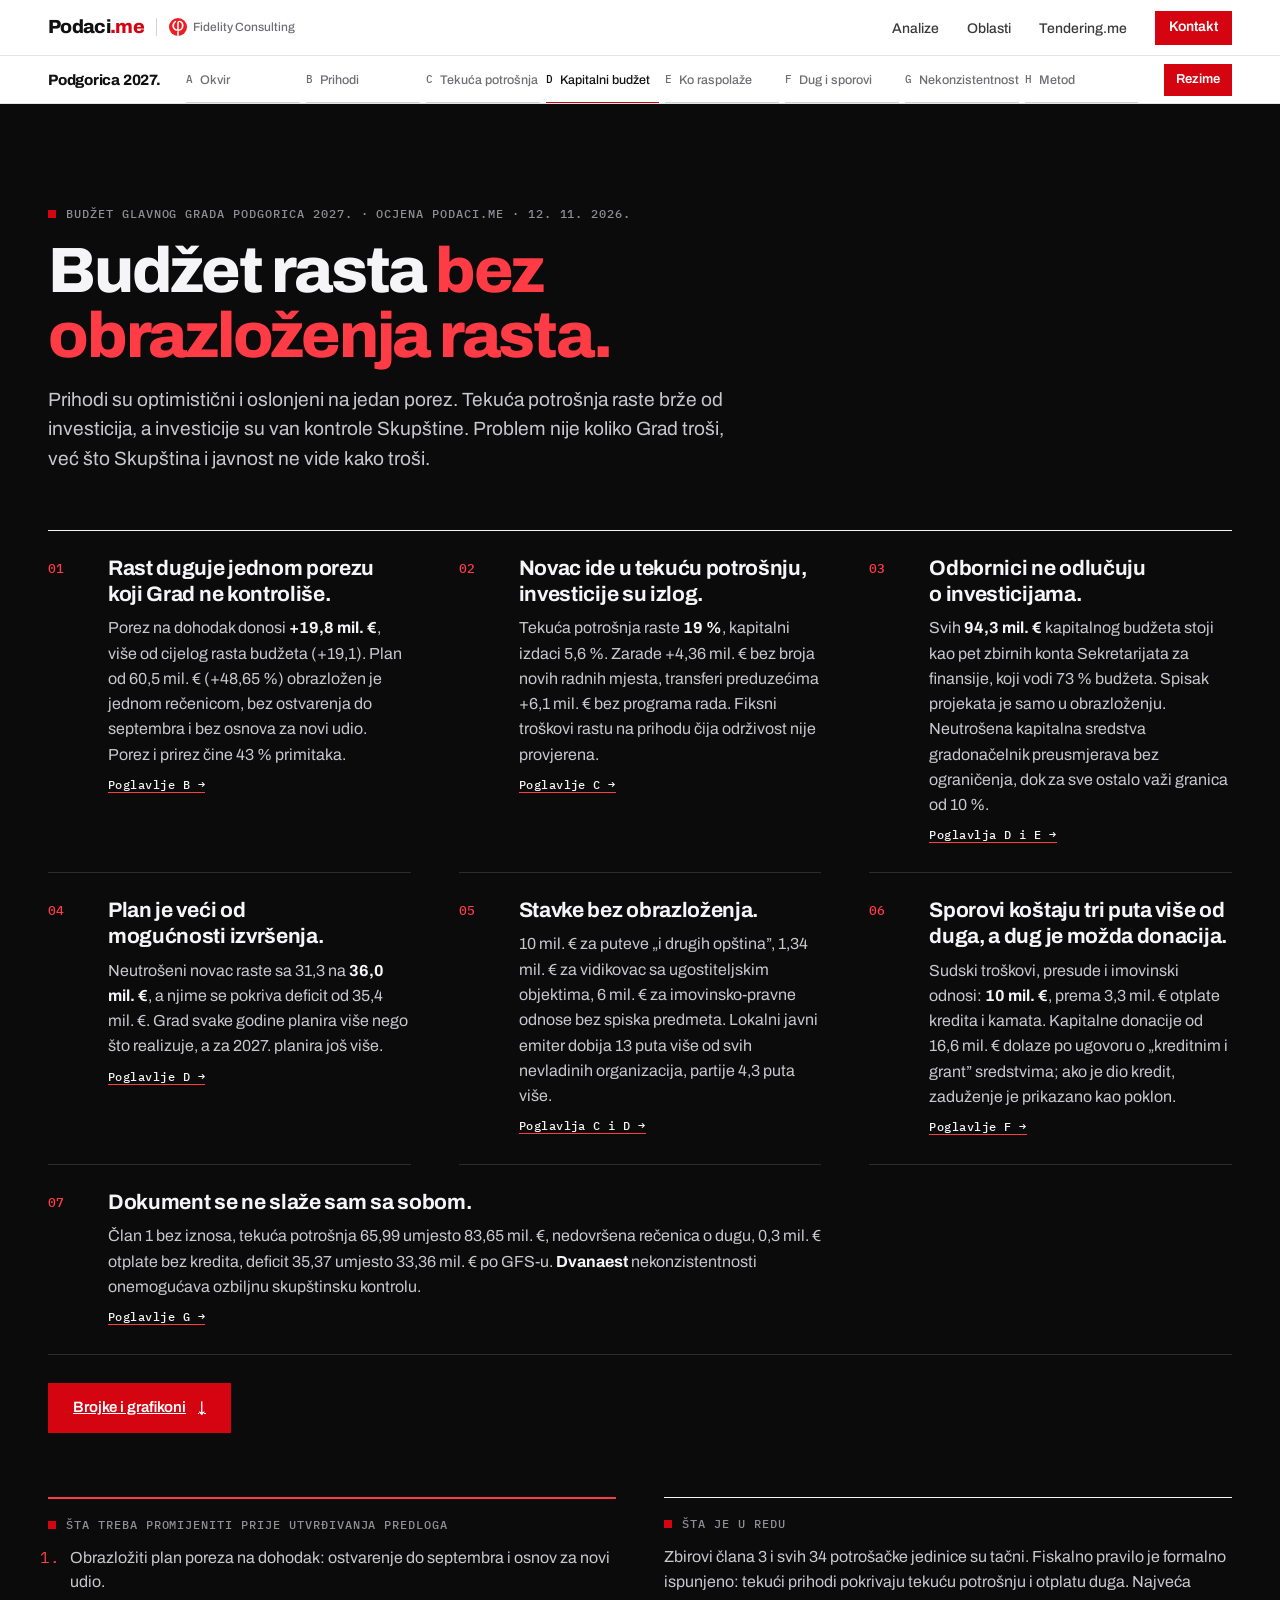
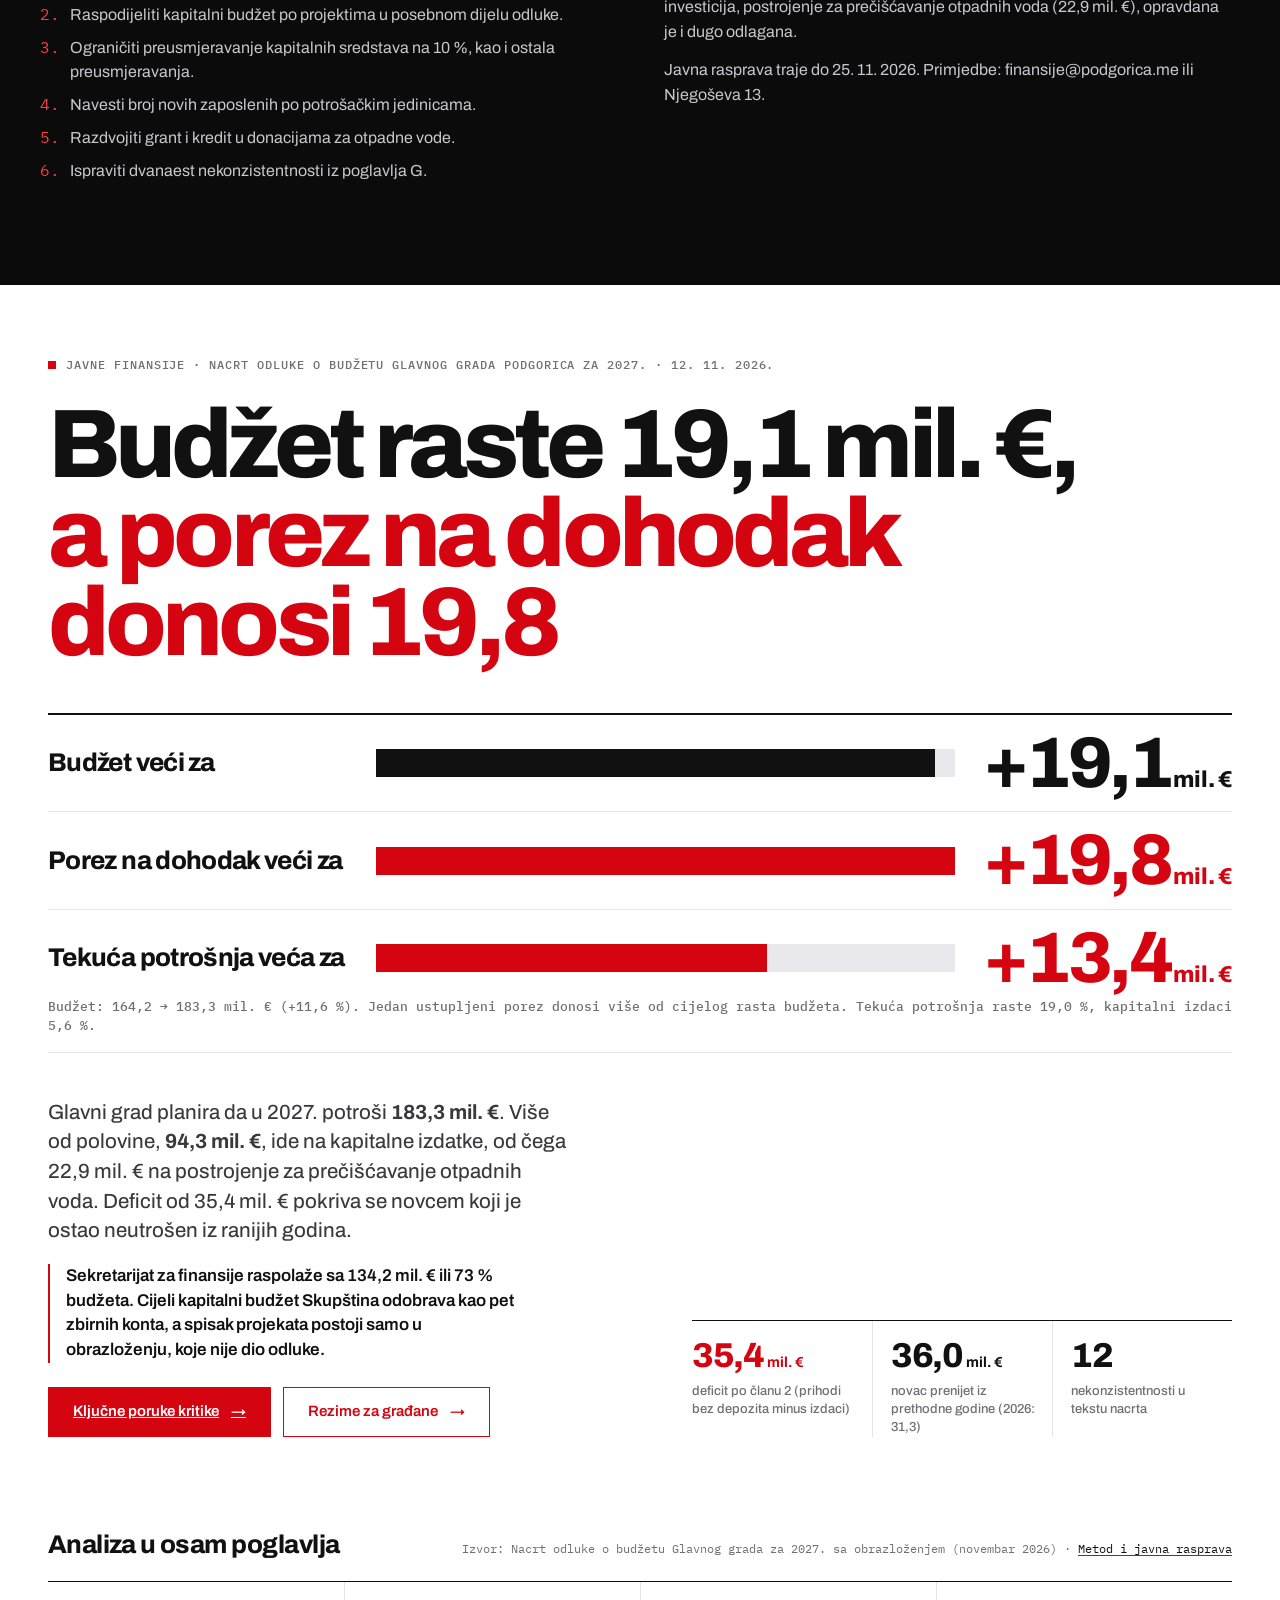
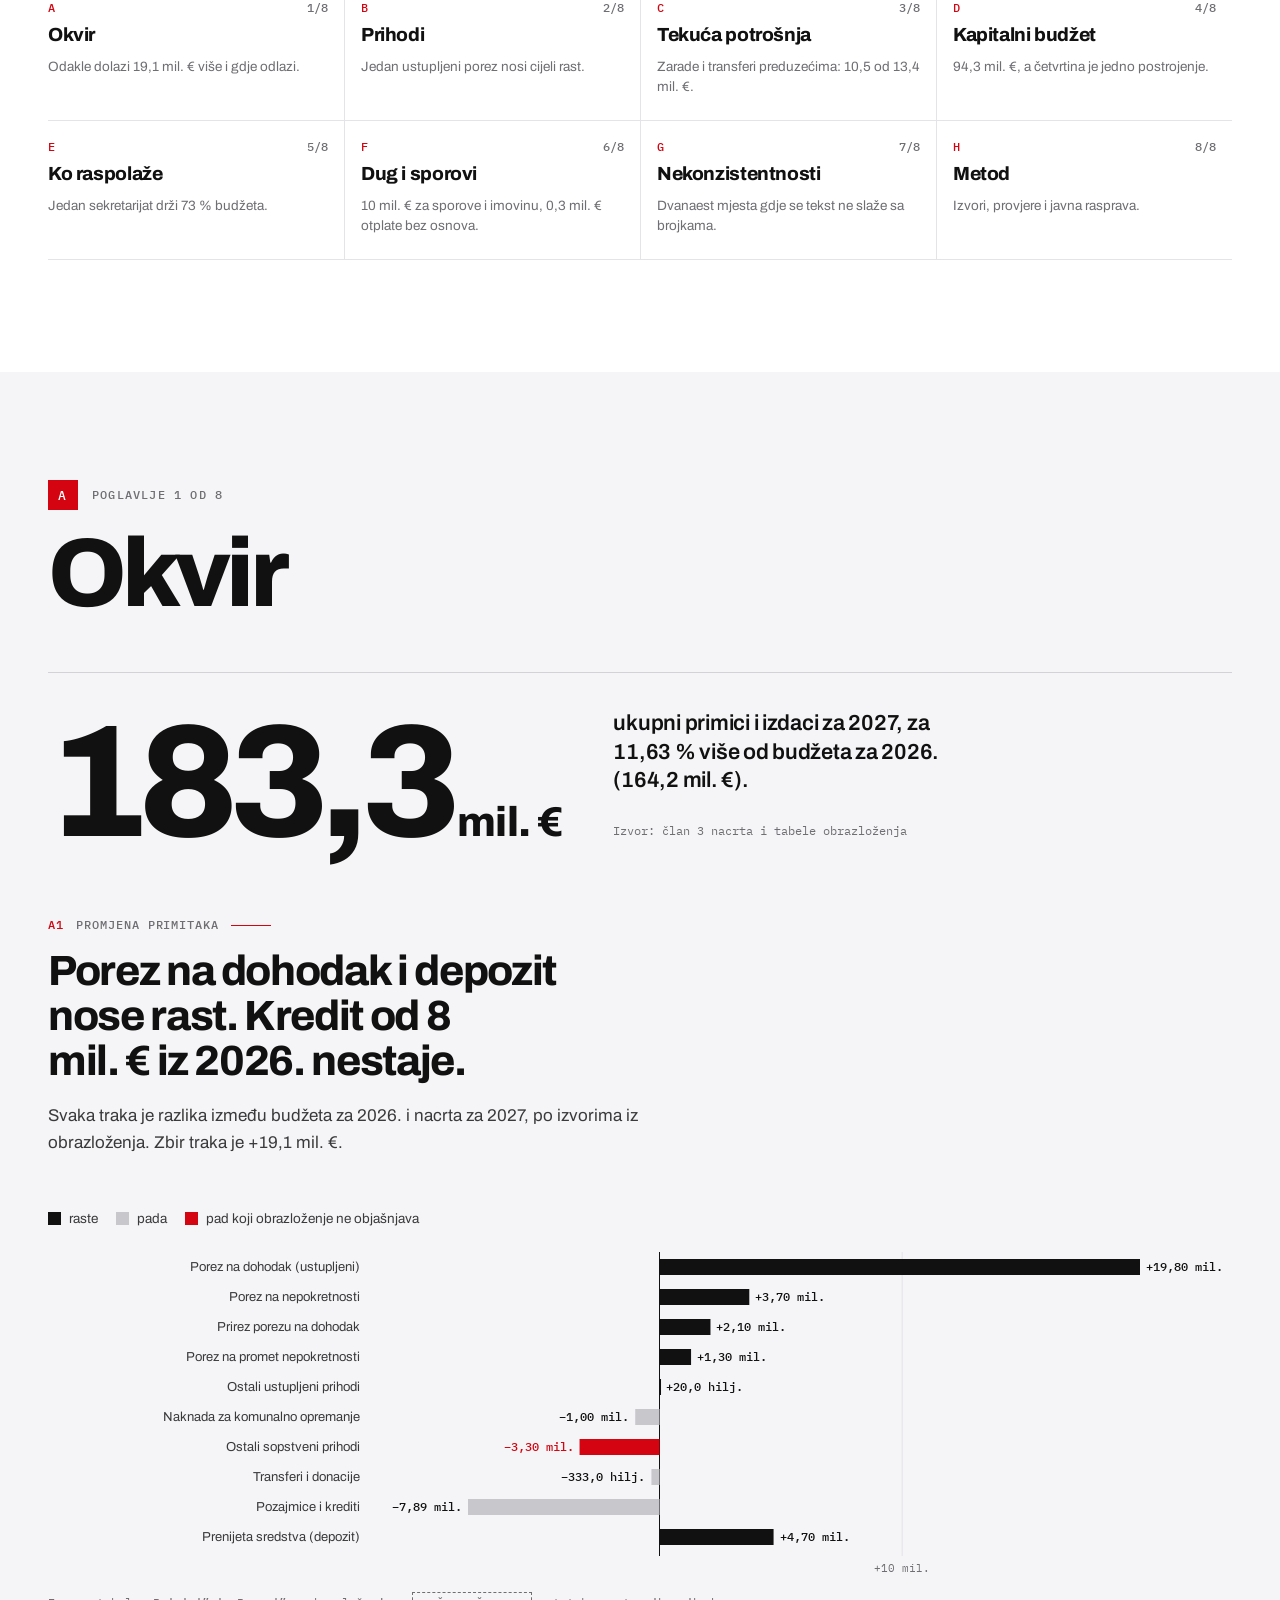
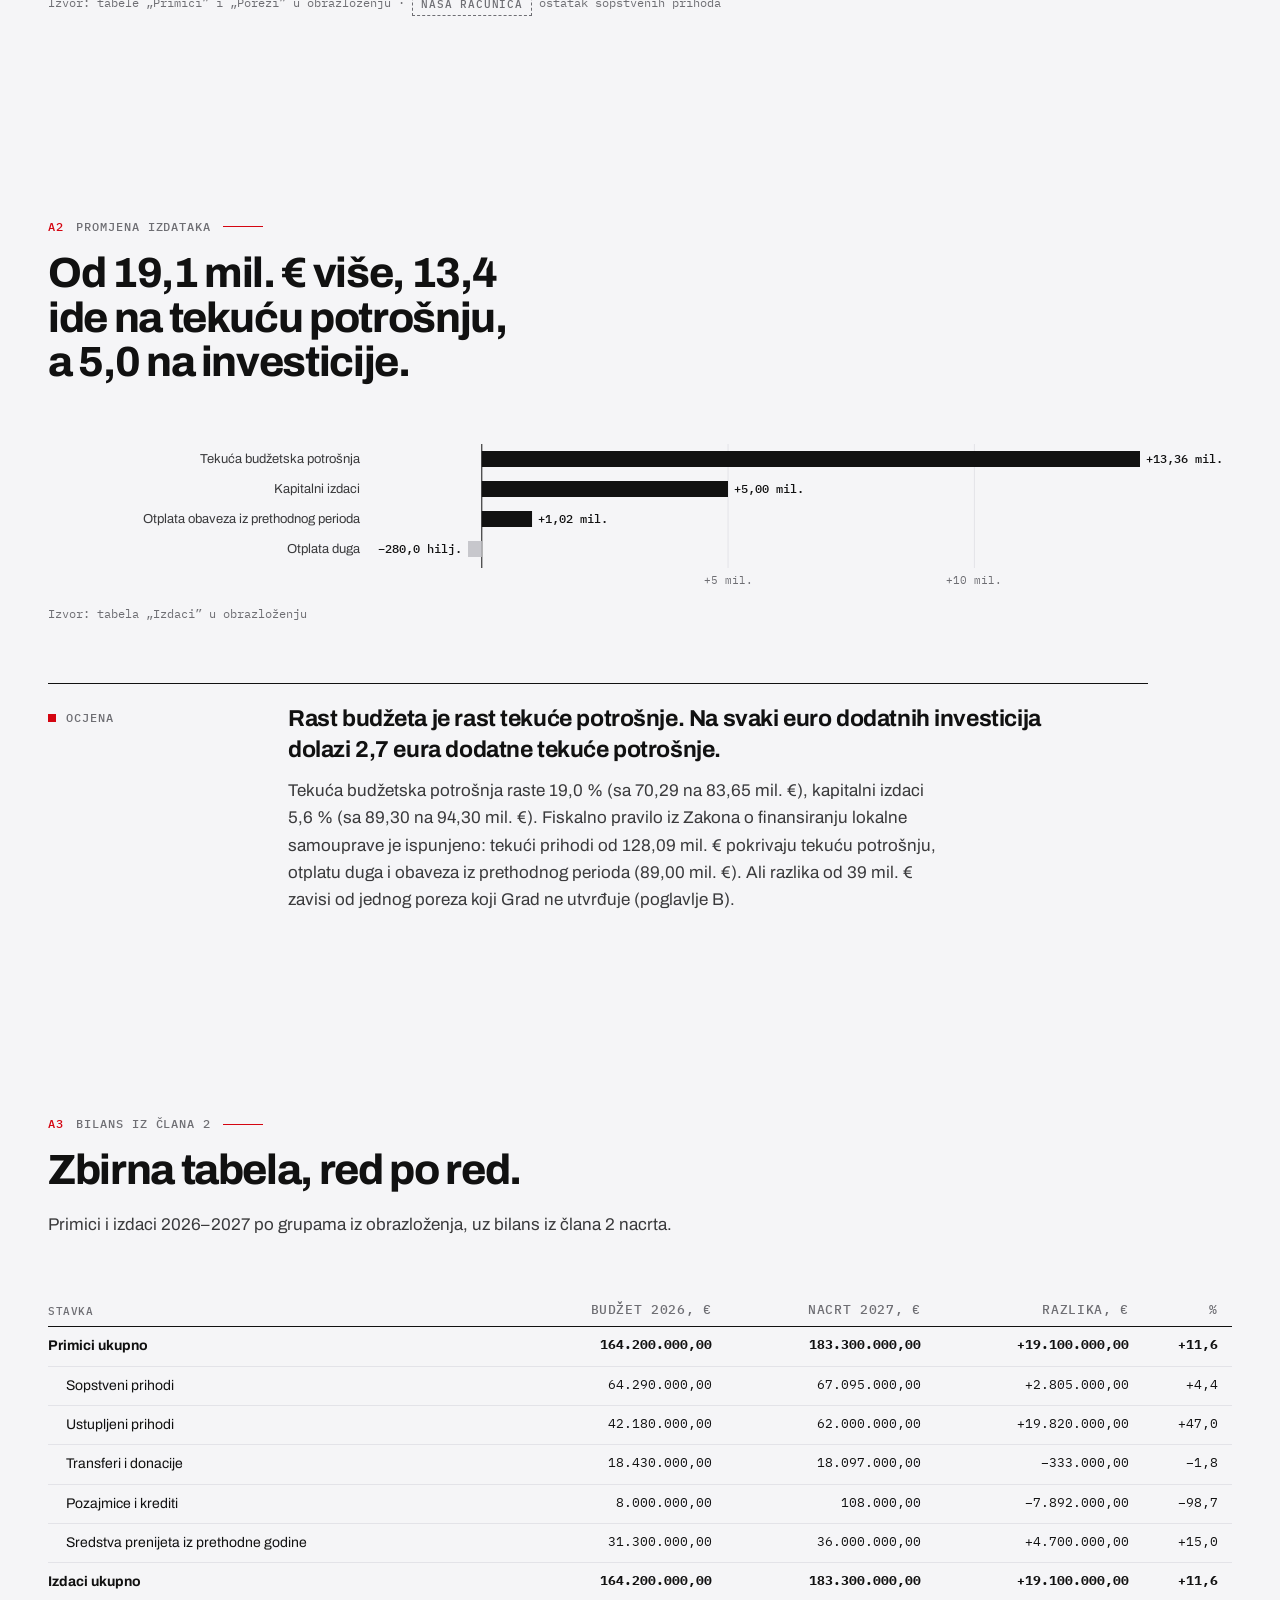
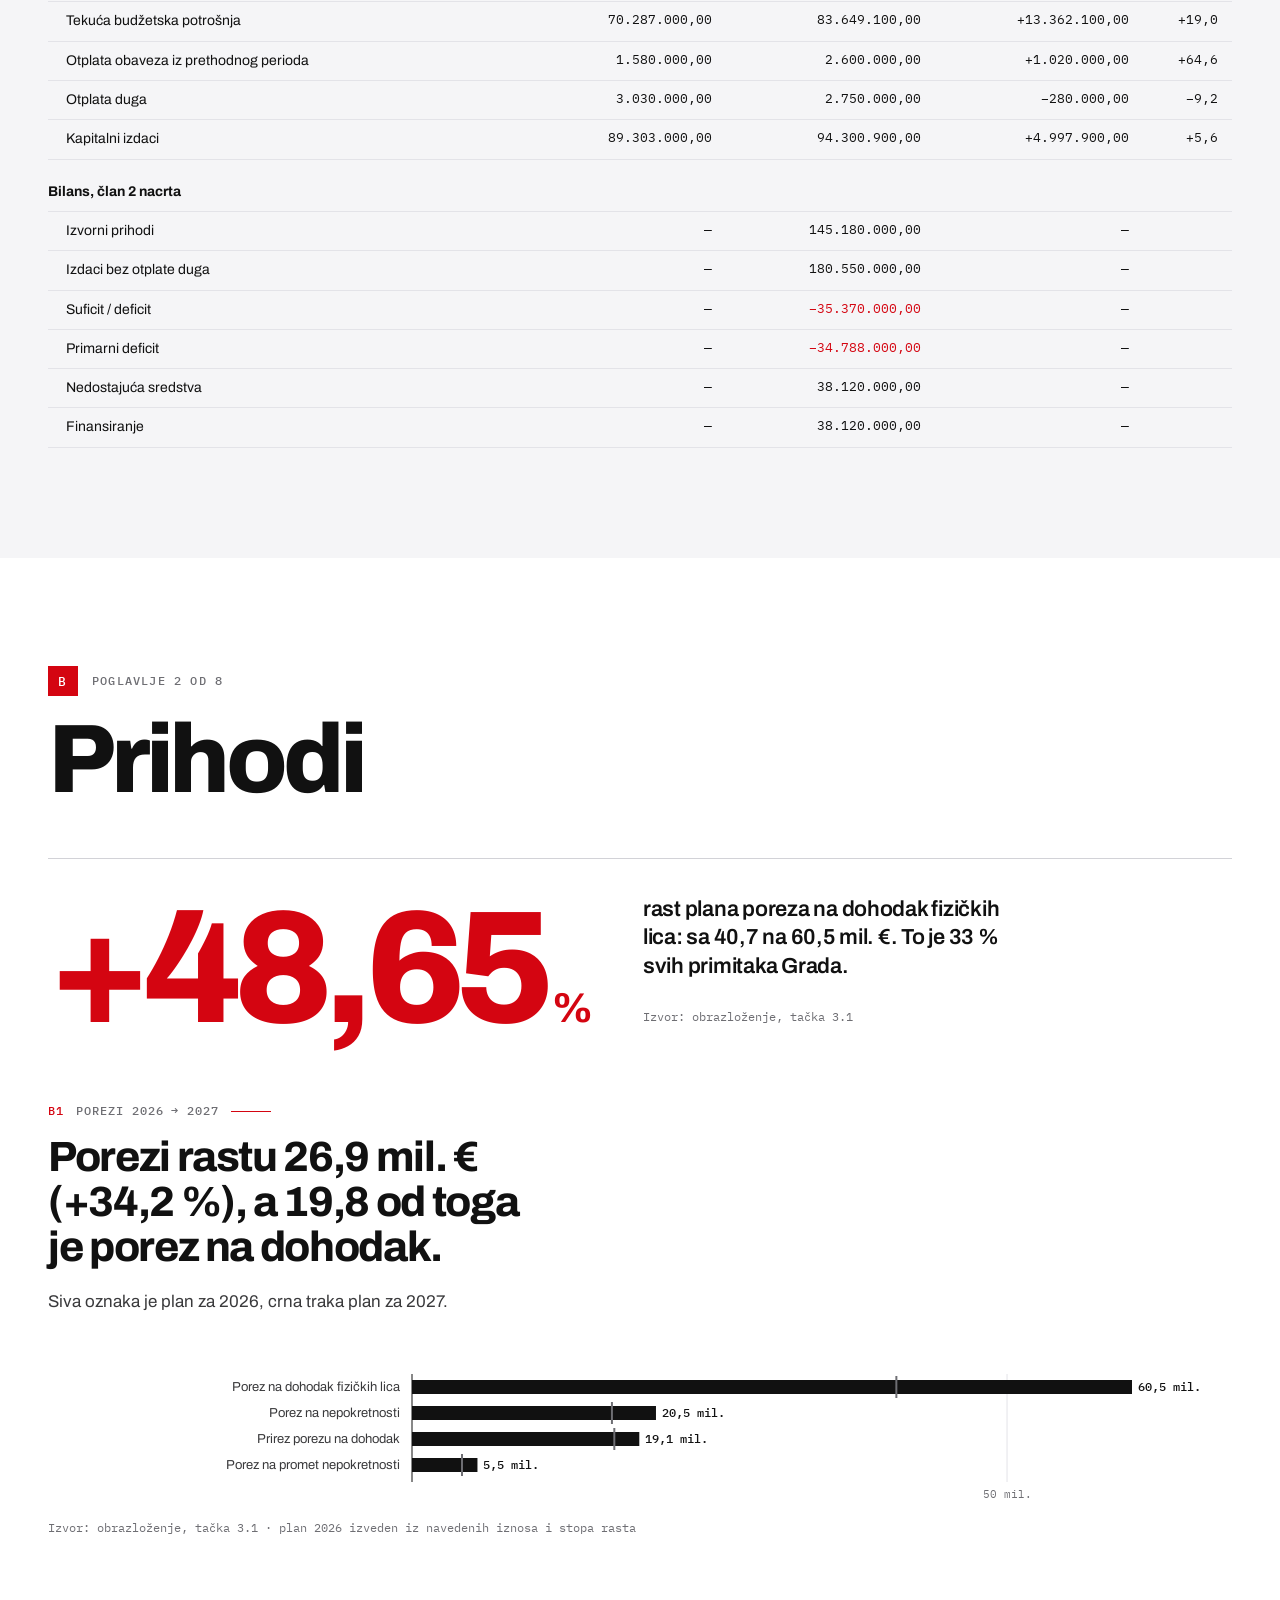
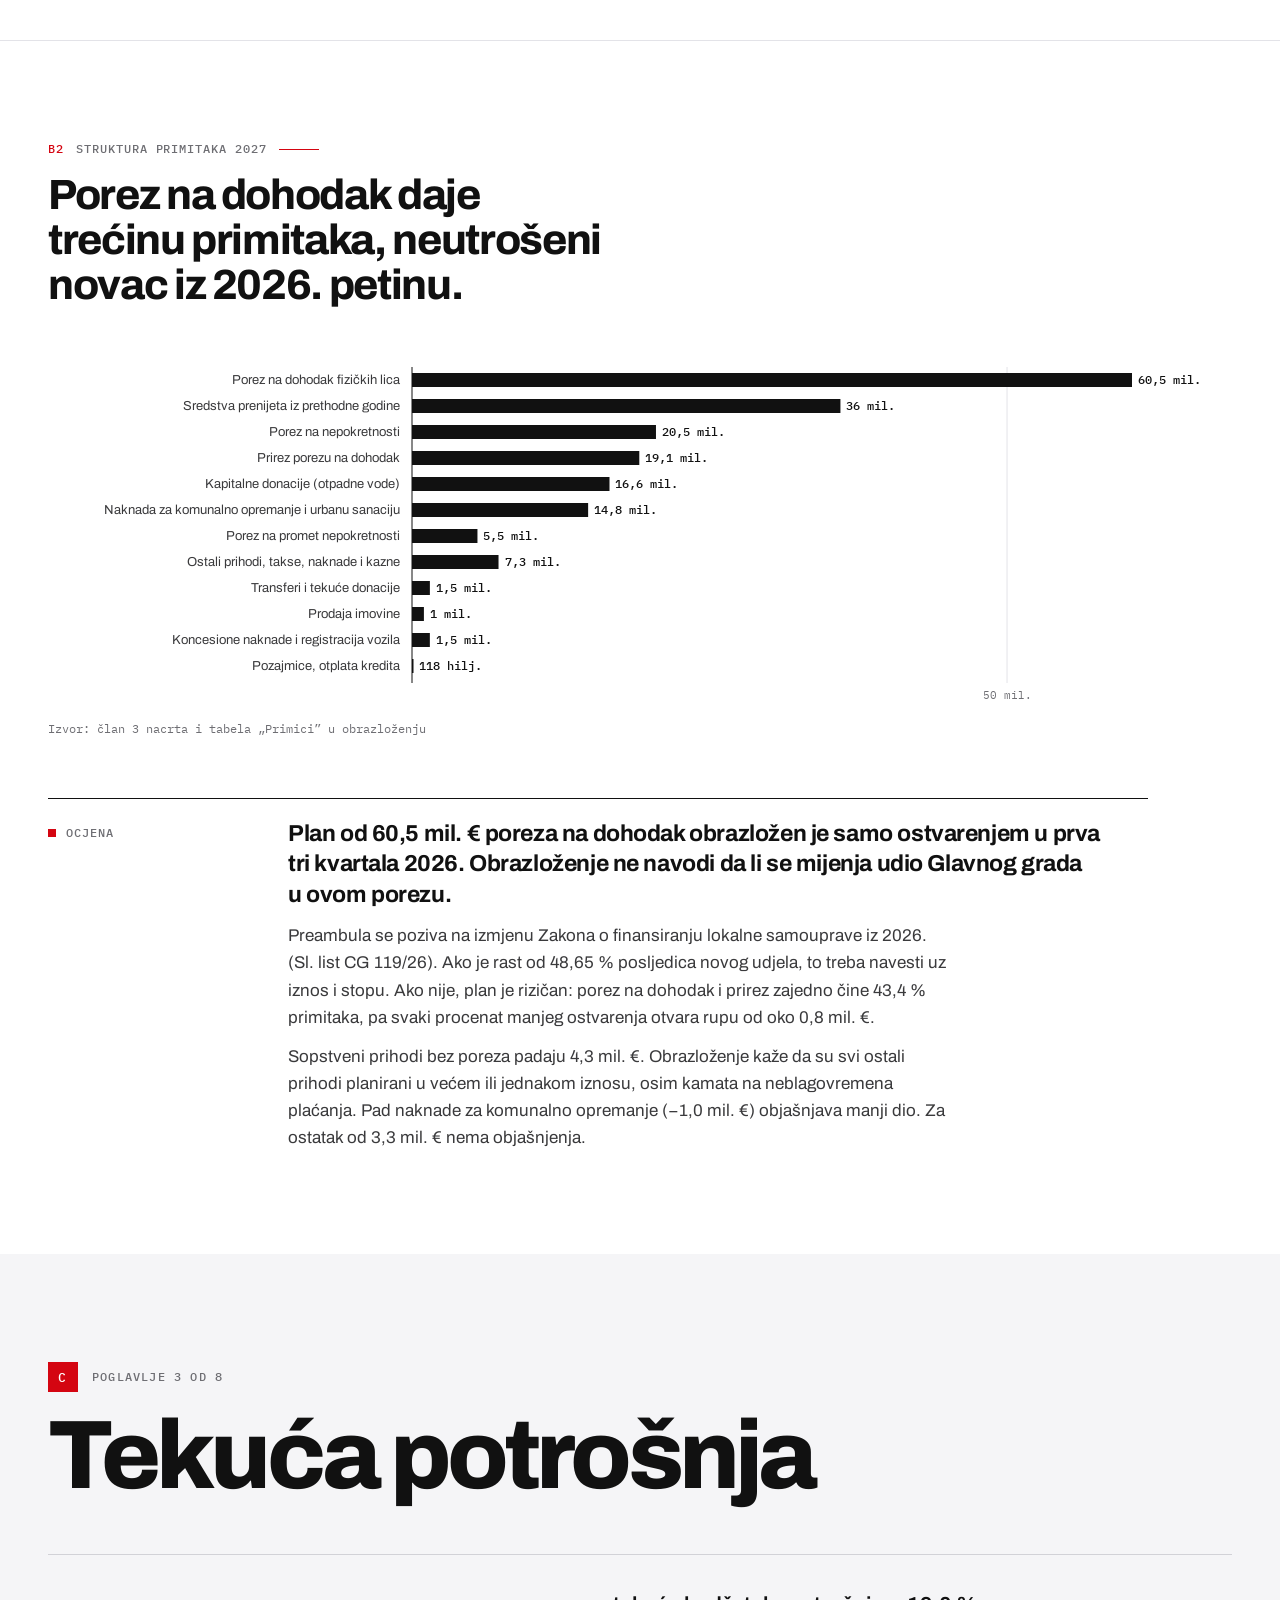
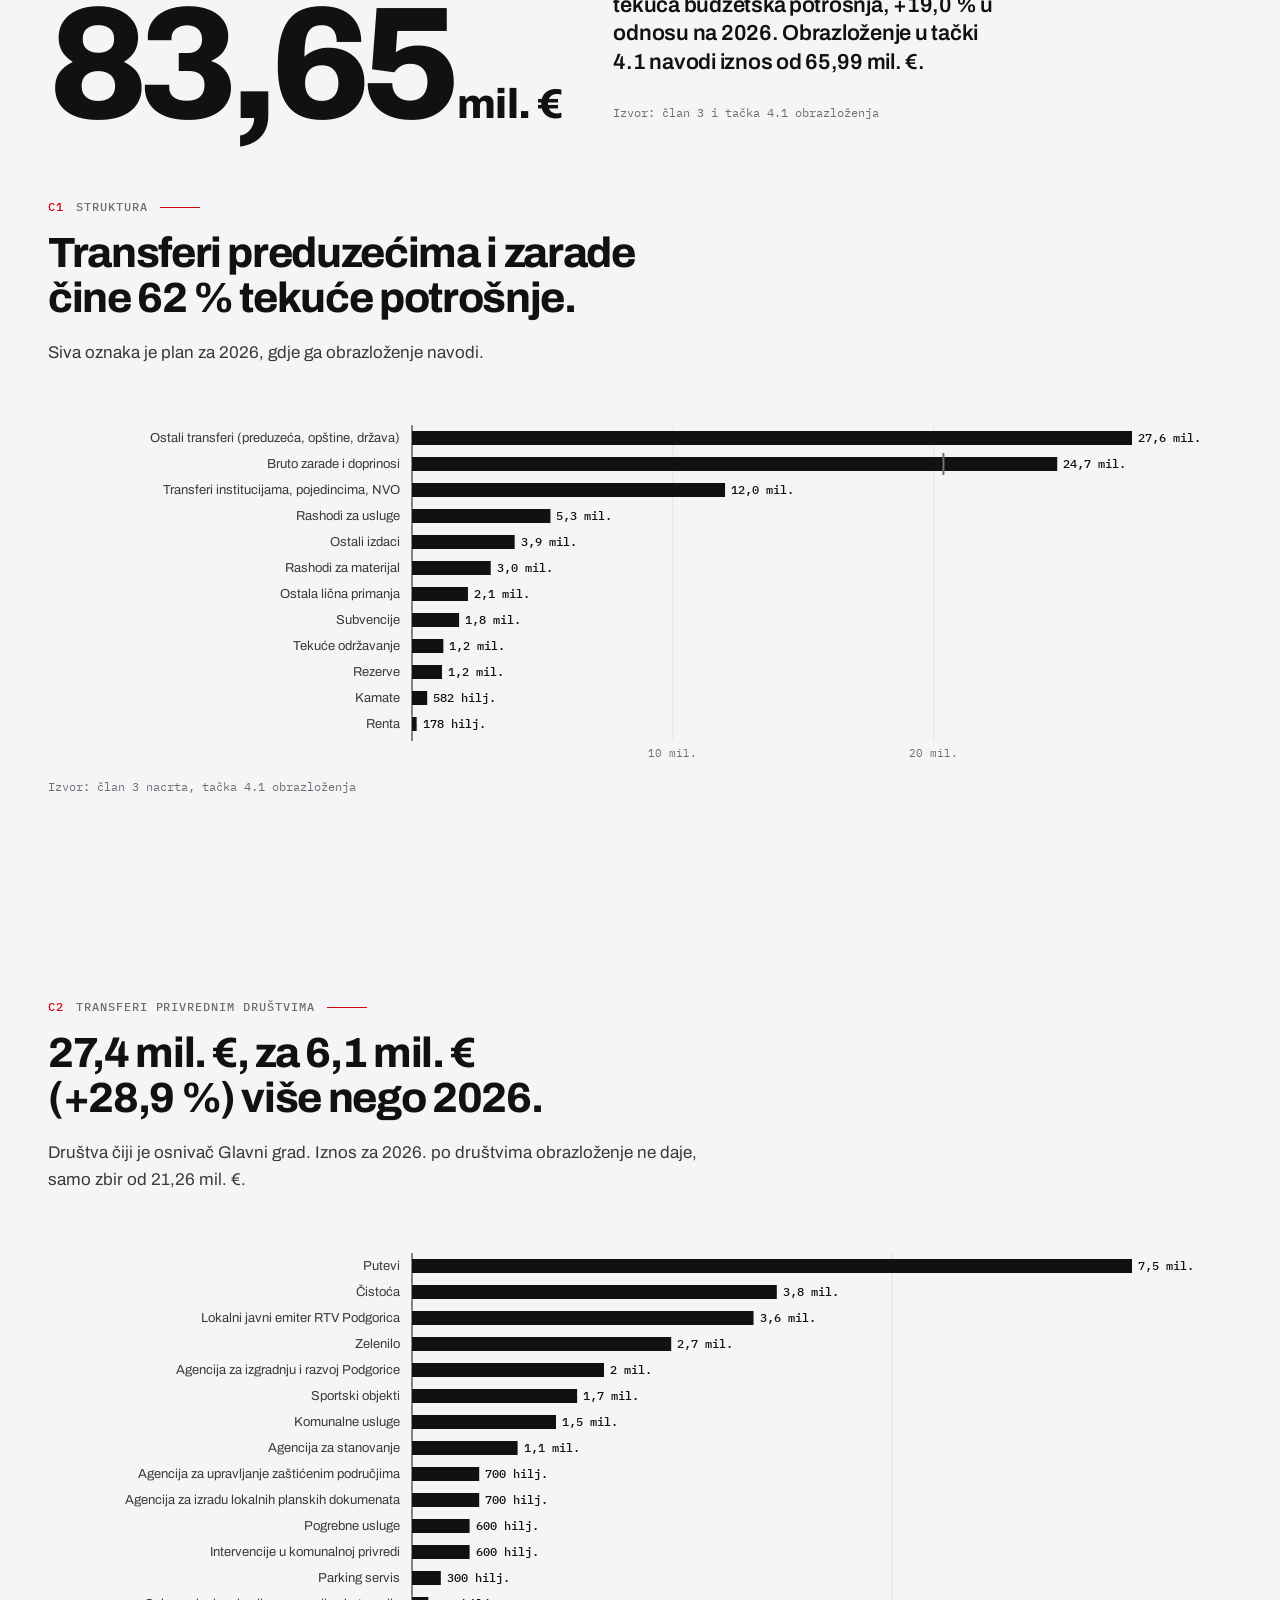
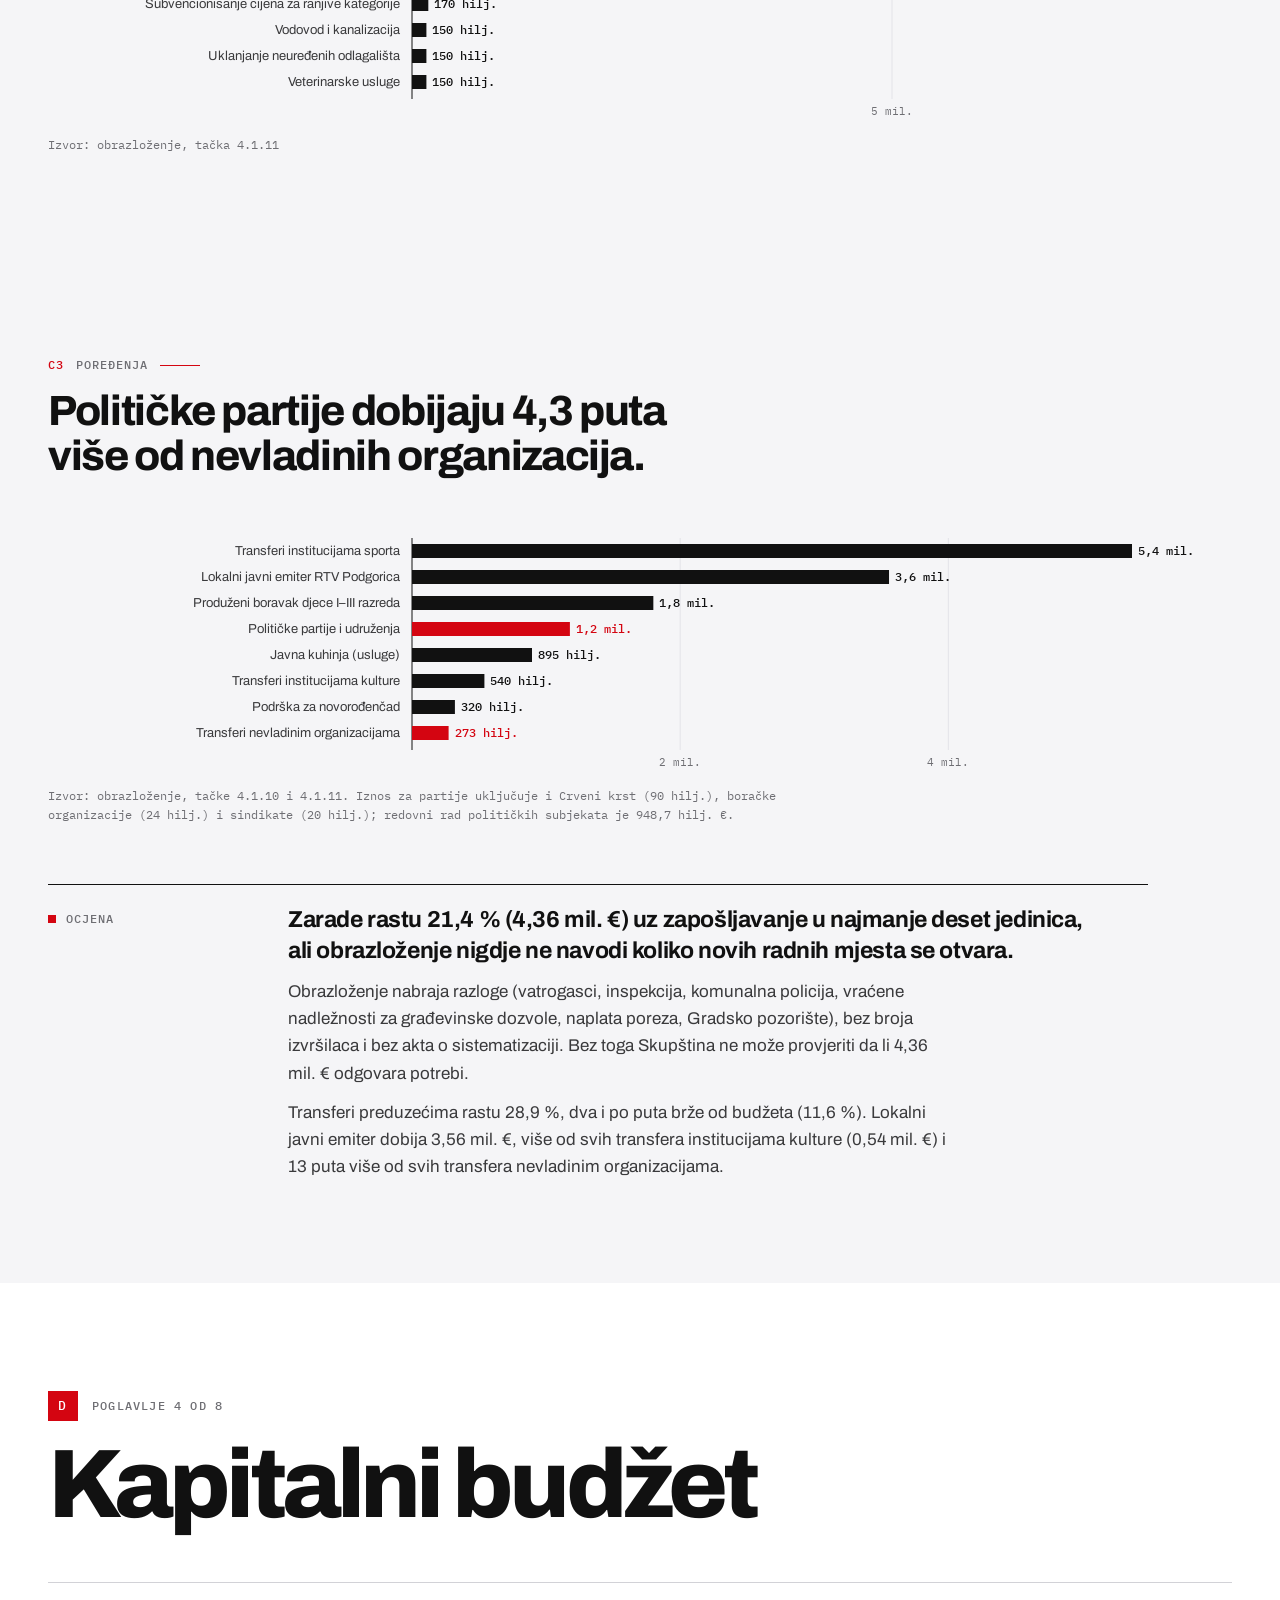
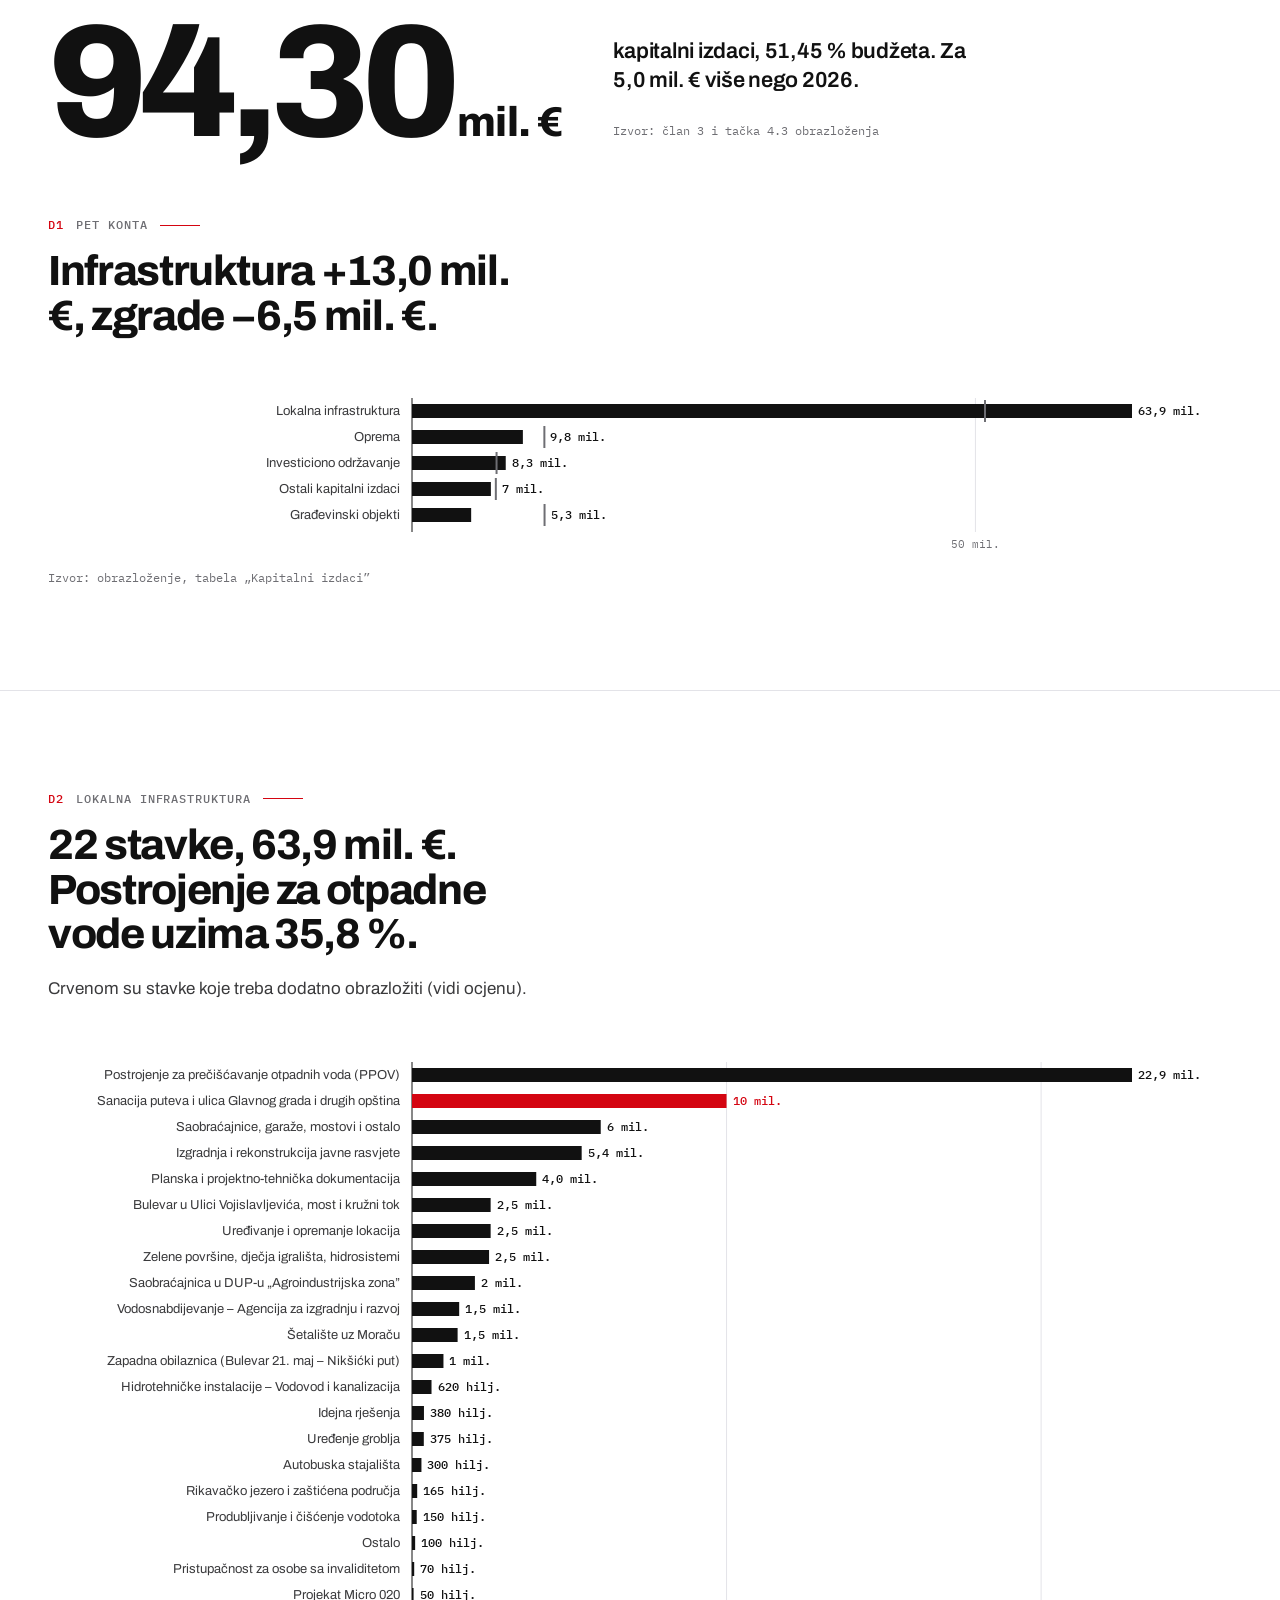
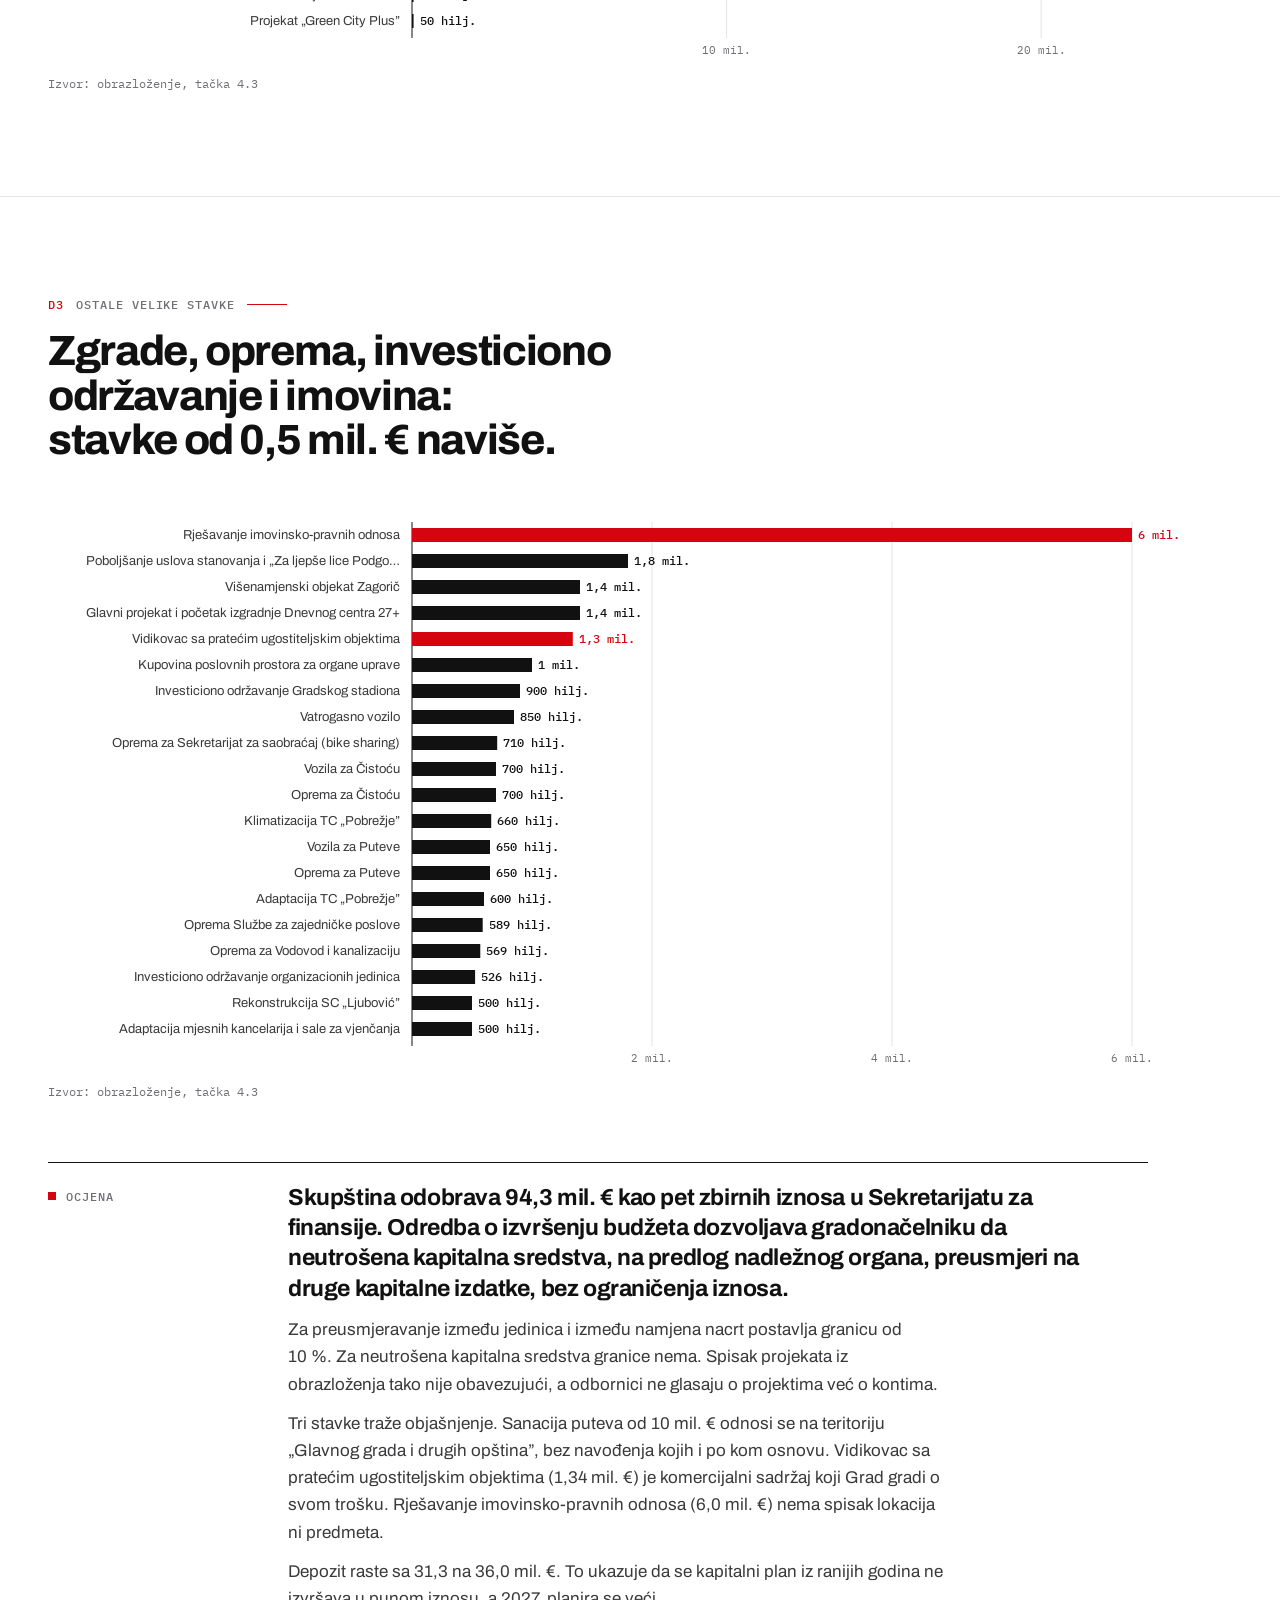
==== commit 3de26b04: "Kritika budžeta Podgorice 2027 na naslovnoj i na početku analize Naslovna: istaknuti blok „Budžet ra" ====
--- a/analize/budzet-podgorice-2027/index.html
+++ b/analize/budzet-podgorice-2027/index.html
@@ -323,16 +323,52 @@
 </div></header>
 
 <nav class="lnav" aria-label="Poglavlja analize"><div class="wrap">
-  <a class="lnav__title" href="#top">Podgorica 2027.</a>
+  <a class="lnav__title" href="#kriticki">Podgorica 2027.</a>
   <ol class="lnav__segs" id="segs"></ol>
   <button class="lnav__rez" type="button" data-rez>Rezime</button>
 </div></nav>
 
 <main>
+<section class="kp" id="kriticki" aria-labelledby="kp-h"><div class="wrap">
+  <div class="kp__head">
+    <p class="eyebrow">Budžet Glavnog grada Podgorica 2027. · Ocjena Podaci.me · 12.&nbsp;11.&nbsp;2026.</p>
+    <h1 class="kp__h" id="kp-h">Budžet rasta <span>bez obrazloženja rasta.</span></h1>
+    <p class="kp__lead">Prihodi su optimistični i oslonjeni na jedan porez. Tekuća potrošnja raste brže od investicija, a investicije su van kontrole Skupštine. Problem nije koliko Grad troši, već što Skupština i javnost ne vide kako troši.</p>
+  </div>
+  <ol class="kp__list">
+    <li><b>01</b><div><h3>Rast duguje jednom porezu koji Grad ne kontroliše.</h3><p>Porez na dohodak donosi <strong>+19,8 mil. €</strong>, više od cijelog rasta budžeta (+19,1). Plan od 60,5 mil. € (+48,65&nbsp;%) obrazložen je jednom rečenicom, bez ostvarenja do septembra i bez osnova za novi udio. Porez i prirez čine 43&nbsp;% primitaka.</p><a href="#B">Poglavlje B →</a></div></li>
+    <li><b>02</b><div><h3>Novac ide u tekuću potrošnju, investicije su izlog.</h3><p>Tekuća potrošnja raste <strong>19&nbsp;%</strong>, kapitalni izdaci 5,6&nbsp;%. Zarade +4,36 mil. € bez broja novih radnih mjesta, transferi preduzećima +6,1 mil. € bez programa rada. Fiksni troškovi rastu na prihodu čija održivost nije provjerena.</p><a href="#C">Poglavlje C →</a></div></li>
+    <li><b>03</b><div><h3>Odbornici ne odlučuju o investicijama.</h3><p>Svih <strong>94,3 mil. €</strong> kapitalnog budžeta stoji kao pet zbirnih konta Sekretarijata za finansije, koji vodi 73&nbsp;% budžeta. Spisak projekata je samo u obrazloženju. Neutrošena kapitalna sredstva gradonačelnik preusmjerava bez ograničenja, dok za sve ostalo važi granica od 10&nbsp;%.</p><a href="#D">Poglavlja D i E →</a></div></li>
+    <li><b>04</b><div><h3>Plan je veći od mogućnosti izvršenja.</h3><p>Neutrošeni novac raste sa 31,3 na <strong>36,0 mil. €</strong>, a njime se pokriva deficit od 35,4 mil. €. Grad svake godine planira više nego što realizuje, a za 2027. planira još više.</p><a href="#D">Poglavlje D →</a></div></li>
+    <li><b>05</b><div><h3>Stavke bez obrazloženja.</h3><p>10 mil. € za puteve „i drugih opština”, 1,34 mil. € za vidikovac sa ugostiteljskim objektima, 6 mil. € za imovinsko-pravne odnose bez spiska predmeta. Lokalni javni emiter dobija 13 puta više od svih nevladinih organizacija, partije 4,3 puta više.</p><a href="#C">Poglavlja C i D →</a></div></li>
+    <li><b>06</b><div><h3>Sporovi koštaju tri puta više od duga, a dug je možda donacija.</h3><p>Sudski troškovi, presude i imovinski odnosi: <strong>10 mil. €</strong>, prema 3,3 mil. € otplate kredita i kamata. Kapitalne donacije od 16,6 mil. € dolaze po ugovoru o „kreditnim i grant” sredstvima; ako je dio kredit, zaduženje je prikazano kao poklon.</p><a href="#F">Poglavlje F →</a></div></li>
+    <li><b>07</b><div><h3>Dokument se ne slaže sam sa sobom.</h3><p>Član 1 bez iznosa, tekuća potrošnja 65,99 umjesto 83,65 mil. €, nedovršena rečenica o dugu, 0,3 mil. € otplate bez kredita, deficit 35,37 umjesto 33,36 mil. € po GFS-u. <strong>Dvanaest</strong> nekonzistentnosti onemogućava ozbiljnu skupštinsku kontrolu.</p><a href="#G">Poglavlje G →</a></div></li>
+  </ol>
+  <p style="margin-top:28px"><a class="btn" href="#top">Brojke i grafikoni <span class="arr" aria-hidden="true">↓</span></a></p>
+  <div class="kp__foot">
+    <div class="kp__ask">
+      <p class="eyebrow">Šta treba promijeniti prije utvrđivanja Predloga</p>
+      <ol>
+        <li>Obrazložiti plan poreza na dohodak: ostvarenje do septembra i osnov za novi udio.</li>
+        <li>Raspodijeliti kapitalni budžet po projektima u posebnom dijelu odluke.</li>
+        <li>Ograničiti preusmjeravanje kapitalnih sredstava na 10&nbsp;%, kao i ostala preusmjeravanja.</li>
+        <li>Navesti broj novih zaposlenih po potrošačkim jedinicama.</li>
+        <li>Razdvojiti grant i kredit u donacijama za otpadne vode.</li>
+        <li>Ispraviti dvanaest nekonzistentnosti iz poglavlja G.</li>
+      </ol>
+    </div>
+    <div class="kp__ok">
+      <p class="eyebrow">Šta je u redu</p>
+      <p>Zbirovi člana 3 i svih 34 potrošačke jedinice su tačni. Fiskalno pravilo je formalno ispunjeno: tekući prihodi pokrivaju tekuću potrošnju i otplatu duga. Najveća investicija, postrojenje za prečišćavanje otpadnih voda (22,9 mil. €), opravdana je i dugo odlagana.</p>
+      <p>Javna rasprava traje do 25. 11. 2026. Primjedbe: finansije@podgorica.me ili Njegoševa 13.</p>
+    </div>
+  </div>
+</div></section>
+
 <header class="cover" id="top">
   <div class="wrap">
     <p class="eyebrow">Javne finansije · Nacrt odluke o budžetu Glavnog grada Podgorica za 2027. · 12.&nbsp;11.&nbsp;2026.</p>
-    <h1 class="cover__h"><span>Budžet raste 19,1 mil. €,</span> <span class="l2">a porez na dohodak donosi 19,8</span></h1>
+    <h2 class="cover__h"><span>Budžet raste 19,1 mil. €,</span> <span class="l2">a porez na dohodak donosi 19,8</span></h2>
     <div class="punch" role="group" aria-label="Budžet u tri broja">
       <div class="punch__row"><p class="punch__k">Budžet veći za</p><span class="punch__bar" aria-hidden="true"><i style="width:96.5%"></i></span><p class="punch__v">+19,1<small>mil. €</small></p></div>
       <div class="punch__row r"><p class="punch__k">Porez na dohodak veći za</p><span class="punch__bar" aria-hidden="true"><i style="width:100%"></i></span><p class="punch__v">+19,8<small>mil. €</small></p></div>
@@ -356,41 +392,6 @@
     <ol class="chap-grid" id="chapGrid"></ol>
   </div>
 </header>
-
-<section class="kp" id="kriticki" aria-labelledby="kp-h"><div class="wrap">
-  <div class="kp__head">
-    <p class="eyebrow">Ocjena Podaci.me · Ključne poruke</p>
-    <h2 class="kp__h" id="kp-h">Budžet rasta <span>bez obrazloženja rasta.</span></h2>
-    <p class="kp__lead">Prihodi su optimistični i oslonjeni na jedan porez. Tekuća potrošnja raste brže od investicija, a investicije su van kontrole Skupštine. Problem nije koliko Grad troši, već što Skupština i javnost ne vide kako troši.</p>
-  </div>
-  <ol class="kp__list">
-    <li><b>01</b><div><h3>Rast duguje jednom porezu koji Grad ne kontroliše.</h3><p>Porez na dohodak donosi <strong>+19,8 mil. €</strong>, više od cijelog rasta budžeta (+19,1). Plan od 60,5 mil. € (+48,65&nbsp;%) obrazložen je jednom rečenicom, bez ostvarenja do septembra i bez osnova za novi udio. Porez i prirez čine 43&nbsp;% primitaka.</p><a href="#B">Poglavlje B →</a></div></li>
-    <li><b>02</b><div><h3>Novac ide u tekuću potrošnju, investicije su izlog.</h3><p>Tekuća potrošnja raste <strong>19&nbsp;%</strong>, kapitalni izdaci 5,6&nbsp;%. Zarade +4,36 mil. € bez broja novih radnih mjesta, transferi preduzećima +6,1 mil. € bez programa rada. Fiksni troškovi rastu na prihodu čija održivost nije provjerena.</p><a href="#C">Poglavlje C →</a></div></li>
-    <li><b>03</b><div><h3>Odbornici ne odlučuju o investicijama.</h3><p>Svih <strong>94,3 mil. €</strong> kapitalnog budžeta stoji kao pet zbirnih konta Sekretarijata za finansije, koji vodi 73&nbsp;% budžeta. Spisak projekata je samo u obrazloženju. Neutrošena kapitalna sredstva gradonačelnik preusmjerava bez ograničenja, dok za sve ostalo važi granica od 10&nbsp;%.</p><a href="#D">Poglavlja D i E →</a></div></li>
-    <li><b>04</b><div><h3>Plan je veći od mogućnosti izvršenja.</h3><p>Neutrošeni novac raste sa 31,3 na <strong>36,0 mil. €</strong>, a njime se pokriva deficit od 35,4 mil. €. Grad svake godine planira više nego što realizuje, a za 2027. planira još više.</p><a href="#D">Poglavlje D →</a></div></li>
-    <li><b>05</b><div><h3>Stavke bez obrazloženja.</h3><p>10 mil. € za puteve „i drugih opština”, 1,34 mil. € za vidikovac sa ugostiteljskim objektima, 6 mil. € za imovinsko-pravne odnose bez spiska predmeta. Lokalni javni emiter dobija 13 puta više od svih nevladinih organizacija, partije 4,3 puta više.</p><a href="#C">Poglavlja C i D →</a></div></li>
-    <li><b>06</b><div><h3>Sporovi koštaju tri puta više od duga, a dug je možda donacija.</h3><p>Sudski troškovi, presude i imovinski odnosi: <strong>10 mil. €</strong>, prema 3,3 mil. € otplate kredita i kamata. Kapitalne donacije od 16,6 mil. € dolaze po ugovoru o „kreditnim i grant” sredstvima; ako je dio kredit, zaduženje je prikazano kao poklon.</p><a href="#F">Poglavlje F →</a></div></li>
-    <li><b>07</b><div><h3>Dokument se ne slaže sam sa sobom.</h3><p>Član 1 bez iznosa, tekuća potrošnja 65,99 umjesto 83,65 mil. €, nedovršena rečenica o dugu, 0,3 mil. € otplate bez kredita, deficit 35,37 umjesto 33,36 mil. € po GFS-u. <strong>Dvanaest</strong> nekonzistentnosti onemogućava ozbiljnu skupštinsku kontrolu.</p><a href="#G">Poglavlje G →</a></div></li>
-  </ol>
-  <div class="kp__foot">
-    <div class="kp__ask">
-      <p class="eyebrow">Šta treba promijeniti prije utvrđivanja Predloga</p>
-      <ol>
-        <li>Obrazložiti plan poreza na dohodak: ostvarenje do septembra i osnov za novi udio.</li>
-        <li>Raspodijeliti kapitalni budžet po projektima u posebnom dijelu odluke.</li>
-        <li>Ograničiti preusmjeravanje kapitalnih sredstava na 10&nbsp;%, kao i ostala preusmjeravanja.</li>
-        <li>Navesti broj novih zaposlenih po potrošačkim jedinicama.</li>
-        <li>Razdvojiti grant i kredit u donacijama za otpadne vode.</li>
-        <li>Ispraviti dvanaest nekonzistentnosti iz poglavlja G.</li>
-      </ol>
-    </div>
-    <div class="kp__ok">
-      <p class="eyebrow">Šta je u redu</p>
-      <p>Zbirovi člana 3 i svih 34 potrošačke jedinice su tačni. Fiskalno pravilo je formalno ispunjeno: tekući prihodi pokrivaju tekuću potrošnju i otplatu duga. Najveća investicija, postrojenje za prečišćavanje otpadnih voda (22,9 mil. €), opravdana je i dugo odlagana.</p>
-      <p>Javna rasprava traje do 25. 11. 2026. Primjedbe: finansije@podgorica.me ili Njegoševa 13.</p>
-    </div>
-  </div>
-</div></section>
 
 <!-- A -->
 <section class="act tone-paper" id="A" data-t="Okvir" data-d="Odakle dolazi 19,1 mil. € više i gdje odlazi.">
